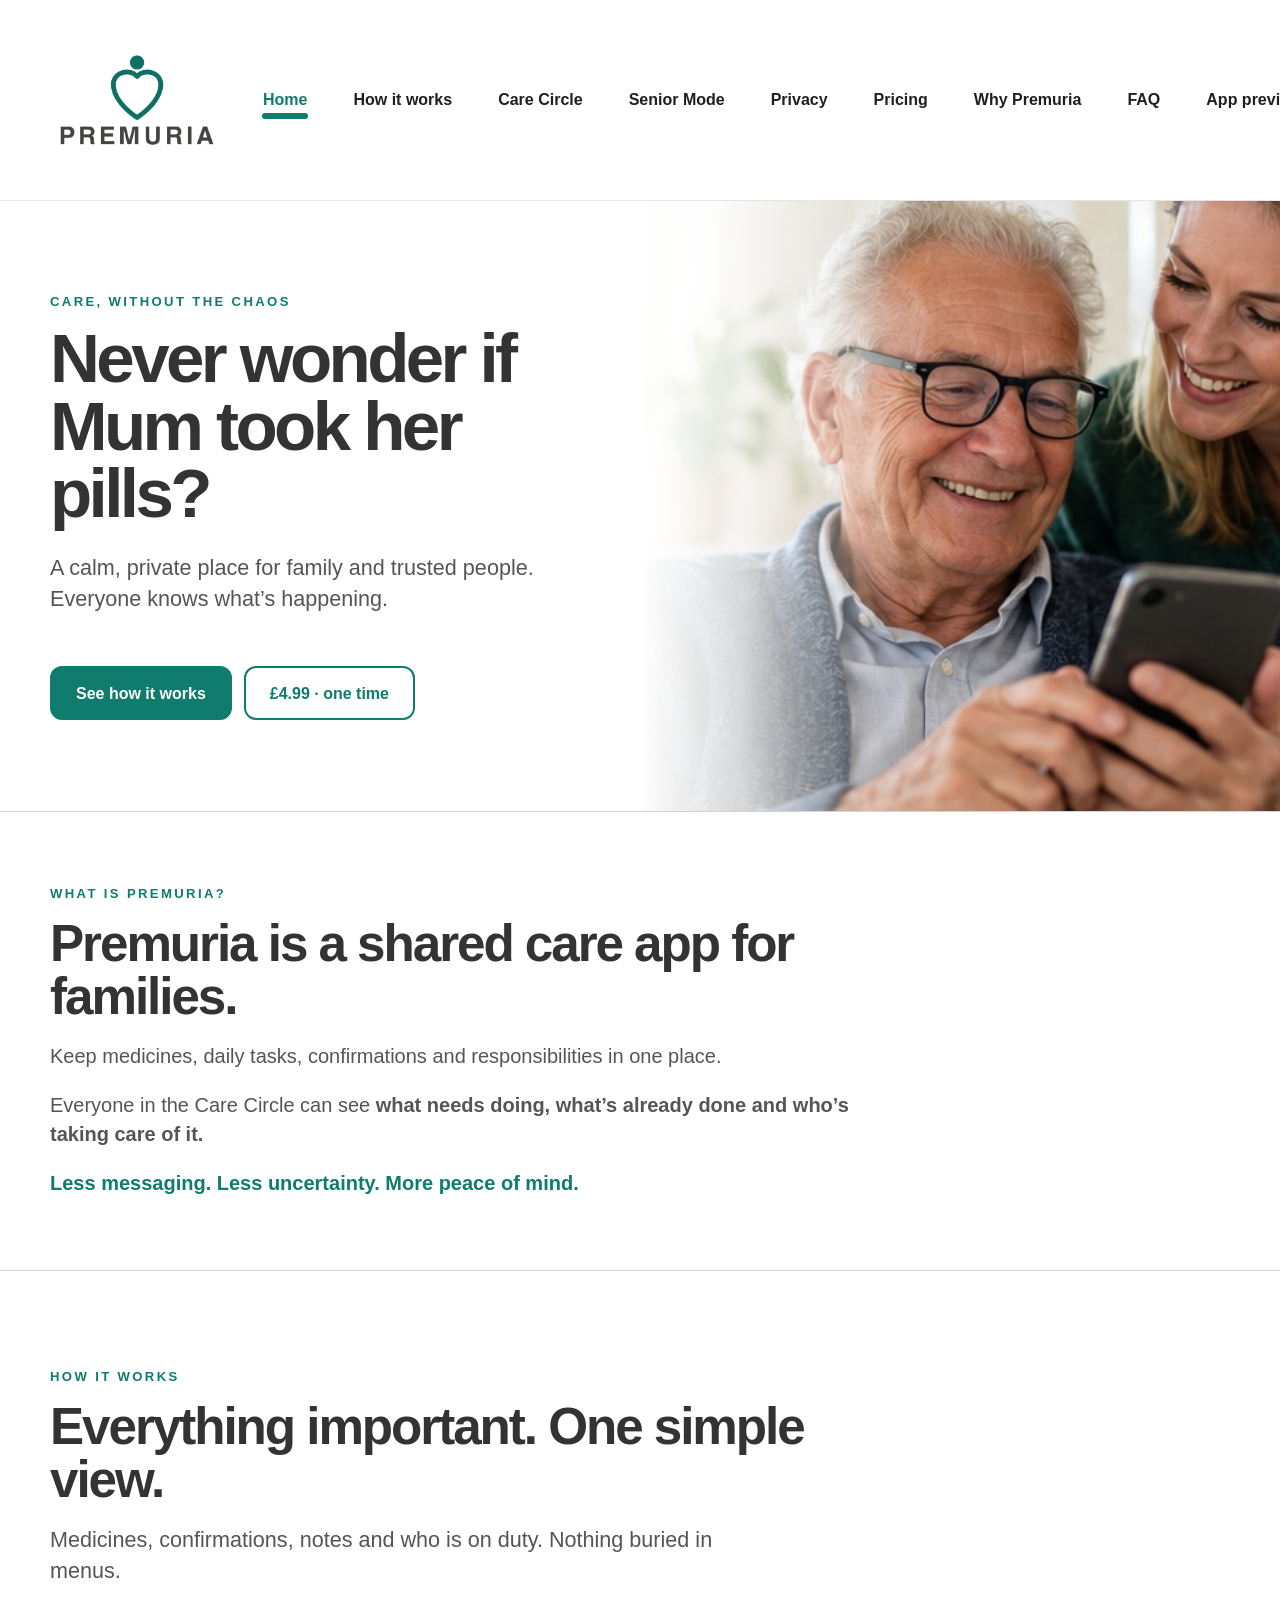
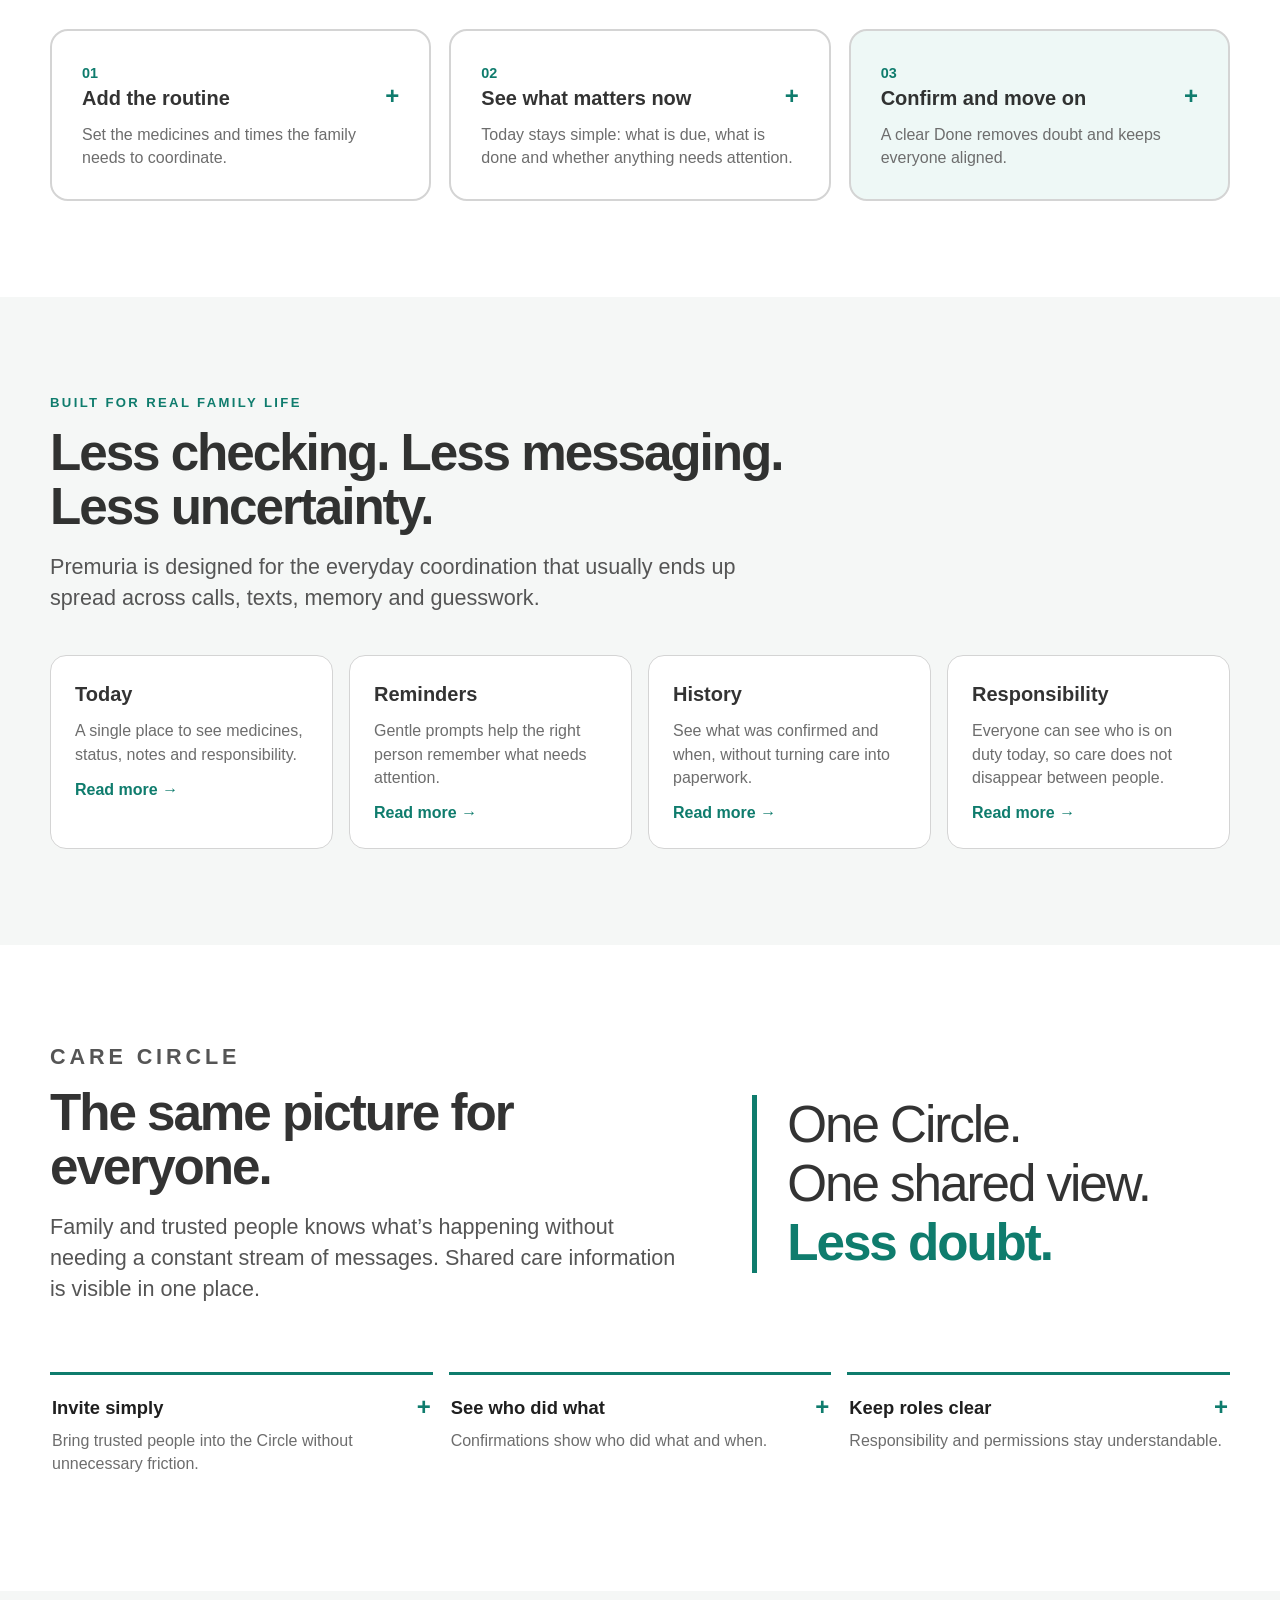
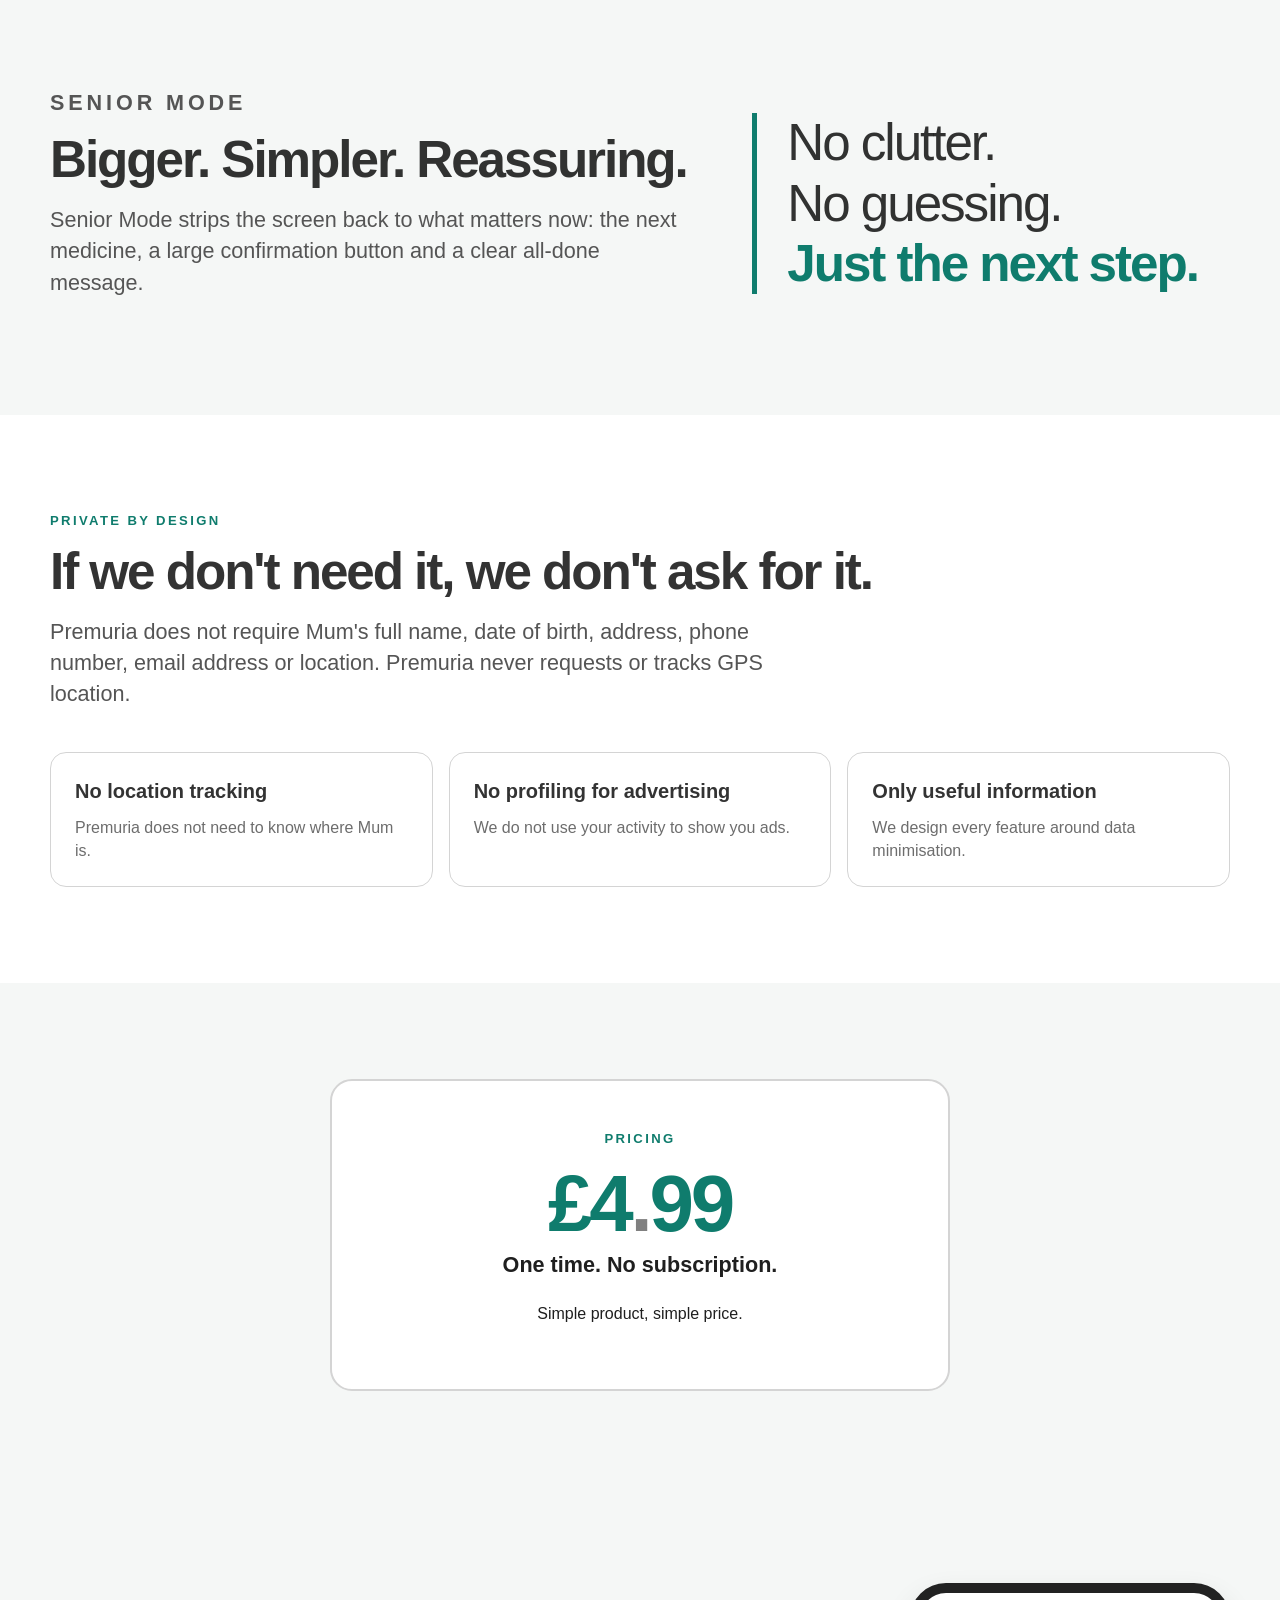
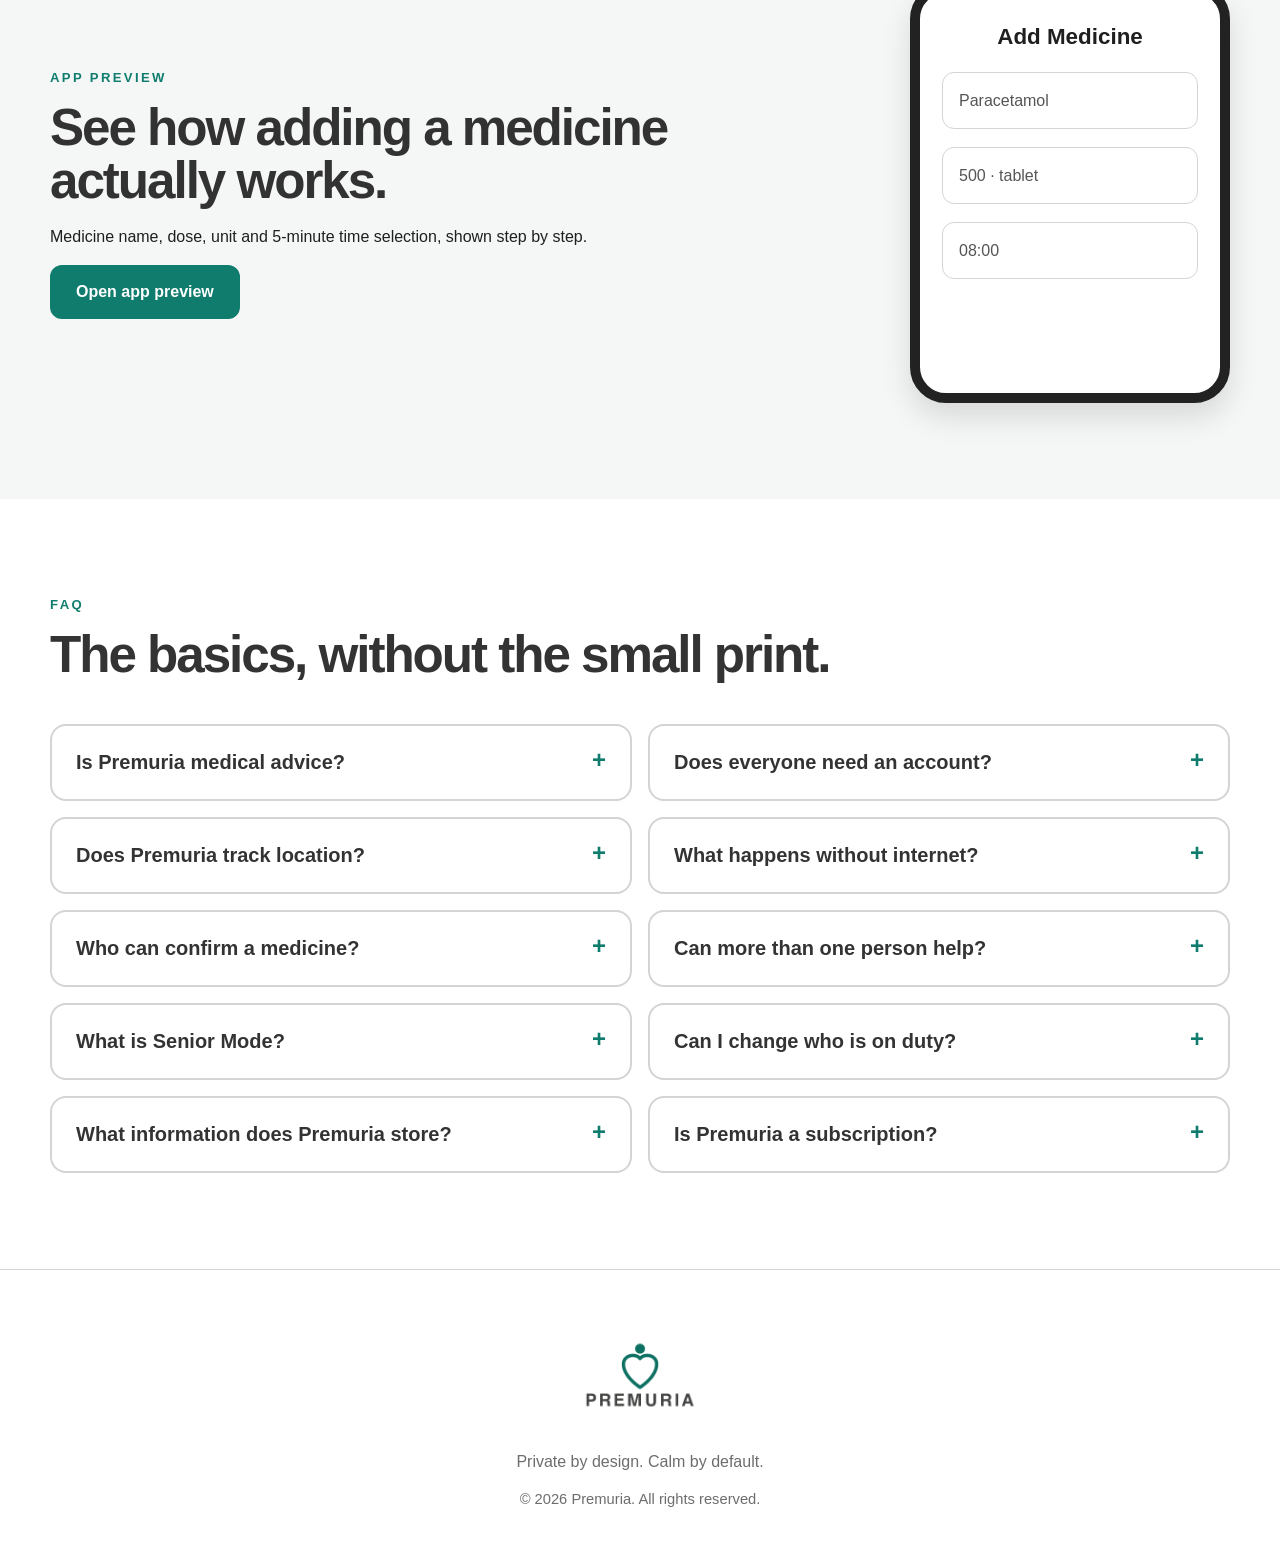
==== index.html @ e1988fe0 "Add files via upload" ====
<!doctype html>
<html lang="en">
<head>
  <meta charset="utf-8" />
  <meta name="viewport" content="width=device-width, initial-scale=1" />
  <meta name="theme-color" content="#0F7C6D" />
  <title>Premuria — Never wonder if Mum took her pills?</title>
  <meta name="description" content="Premuria is a calm, private place for families and trusted people to coordinate everyday medicine care." />
  <link rel="stylesheet" href="styles.css" />
</head>
<body>
  <header class="site-header">
    <a class="brand" href="#top" aria-label="Premuria home">
      <img src="assets/premuria-logo.png" alt="Premuria" />
    </a>
    <nav class="main-nav"><a class="current" href="index.html">Home</a><a href="how-it-works.html">How it works</a><a href="responsibility.html">Care Circle</a><a href="senior-mode.html">Senior Mode</a><a href="privacy.html">Privacy</a><a href="pricing.html">Pricing</a><a href="why-premuria.html">Why Premuria</a><a href="index.html#faq">FAQ</a><a href="app-preview.html">App preview</a><a href="contact.html">Contact</a></nav>
  </header>

  <main id="top">
    <section class="hero">
      <div class="hero-copy-wrap">
        <p class="eyebrow">CARE, WITHOUT THE CHAOS</p>
        <h1>Never wonder if Mum took her pills?</h1>
        <p class="hero-copy">A calm, private place for family and trusted people. Everyone knows what’s happening.</p>
        <div class="hero-actions">
          <a class="button button-primary" href="how-it-works.html">See how it works</a>
          <a class="button button-light" href="pricing.html">£4.99 · one time</a>
        </div>
      </div>
      <div class="hero-photo" id="heroPhoto" role="img" aria-label="A calm home setting with an older person"></div>
    </section>

    <section class="section home-definition"><div class="definition-inner"><p class="eyebrow">WHAT IS PREMURIA?</p><h2>Premuria is a shared care app for families.</h2><p>Keep medicines, daily tasks, confirmations and responsibilities in one place.</p><p>Everyone in the Care Circle can see <strong>what needs doing, what’s already done and who’s taking care of it.</strong></p><p class="definition-close">Less messaging. Less uncertainty. More peace of mind.</p></div></section><section class="section anchor-section" id="how">
      <div class="section-intro">
        <p class="eyebrow">HOW IT WORKS</p>
        <h2 id="todayHeadline">Everything that matters, at a glance.</h2>
        <p>Medicines, confirmations, notes and who is on duty. Nothing buried in menus.</p>
      </div>
      <div class="cards three">
        <article class="card expandable-card" data-expandable tabindex="0" aria-expanded="false"><span>01</span><h3>Add the routine <b class="expand-mark">+</b></h3><p>Set the medicines and times the family needs to coordinate.</p><div class="expand-content"><p>Add the medicine name, dose, unit and time in one clear routine. Times use simple 5-minute steps, so the Circle sees the same plan without rebuilding it from messages.</p></div></article>
        <article class="card expandable-card" data-expandable tabindex="0" aria-expanded="false"><span>02</span><h3>See what matters now <b class="expand-mark">+</b></h3><p>Today stays simple: what is due, what is done and whether anything needs attention.</p><div class="expand-content"><p>Today brings the important information together: upcoming medicines, confirmations, notes, current status and who is on duty. A quick look should be enough to understand the day.</p></div></article>
        <article class="card expandable-card useful-info-card" data-expandable tabindex="0" aria-expanded="false"><span>03</span><h3>Confirm and move on <b class="expand-mark">+</b></h3><p>A clear Done removes doubt and keeps everyone aligned.</p><div class="expand-content"><p>When someone confirms a medicine, the Circle can see what was done, when it happened and who confirmed it. That simple record reduces duplicate calls and uncertainty.</p></div></article>
      </div>
    </section>

    <section class="section soft">
      <div class="section-intro">
        <p class="eyebrow">BUILT FOR REAL FAMILY LIFE</p>
        <h2>Less checking. Less messaging. Less uncertainty.</h2>
        <p>Premuria is designed for the everyday coordination that usually ends up spread across calls, texts, memory and guesswork.</p>
      </div>
      <div class="feature-grid">
        <a class="feature-link" href="today.html"><article><h3>Today</h3><p>A single place to see medicines, status, notes and responsibility.</p><span>Read more →</span></article></a>
        <a class="feature-link" href="reminders.html"><article><h3>Reminders</h3><p>Gentle prompts help the right person remember what needs attention.</p><span>Read more →</span></article></a>
        <a class="feature-link" href="history.html"><article><h3>History</h3><p>See what was confirmed and when, without turning care into paperwork.</p><span>Read more →</span></article></a>
        <a class="feature-link" href="responsibility.html"><article><h3>Responsibility</h3><p>Everyone can see who is on duty today, so care does not disappear between people.</p><span>Read more →</span></article></a>
      </div>
    </section>

    <section class="section anchor-section" id="circle">
      <div class="split">
        <div>
          <p class="eyebrow">CARE CIRCLE</p>
          <h2>The same picture for everyone.</h2>
          <p>Family and trusted people knows what’s happening without needing a constant stream of messages. Shared care information is visible in one place.</p>
        </div>
        <div class="statement">One Circle.<br/>One shared view.<br/><strong>Less doubt.</strong></div>
      </div>
      <div class="mini-cards">
        <article class="mini-expand" data-expandable tabindex="0" aria-expanded="false"><strong>Invite simply <b class="expand-mark">+</b></strong><span>Bring trusted people into the Circle without unnecessary friction.</span><div class="expand-content"><p>A Care Circle is for the people actually helping: family, friends or trusted volunteers. Invitations should be quick, with no unnecessary setup standing between a person and the shared care view.</p></div></article>
        <article class="mini-expand" data-expandable tabindex="0" aria-expanded="false"><strong>See who did what <b class="expand-mark">+</b></strong><span>Confirmations show who did what and when.</span><div class="expand-content"><p>When a medicine is marked Done, the shared view makes the action visible to the Circle. That means fewer “Did somebody do it?” messages and a clearer handover between people.</p></div></article>
        <article class="mini-expand" data-expandable tabindex="0" aria-expanded="false"><strong>Keep roles clear <b class="expand-mark">+</b></strong><span>Responsibility and permissions stay understandable.</span><div class="expand-content"><p>Premuria separates everyday responsibility from administrative control. The person on duty can handle the day while Circle administration remains clear and deliberate.</p></div></article>
      </div>
    </section>

    <section class="section soft anchor-section" id="senior">
      <div class="split">
        <div>
          <p class="eyebrow">SENIOR MODE</p>
          <h2>Bigger. Simpler. Reassuring.</h2>
          <p>Senior Mode strips the screen back to what matters now: the next medicine, a large confirmation button and a clear all-done message.</p>
        </div>
        <div class="statement statement-sequence"><span>No clutter.</span><span>No guessing.</span><strong>Just the next step.</strong></div>
      </div>
    </section>

    <section class="section anchor-section" id="privacy">
      <div class="section-intro narrow">
        <p class="eyebrow">PRIVATE BY DESIGN</p>
        <h2>If we don't need it, we don't ask for it.</h2>
        <p>Premuria does not require Mum's full name, date of birth, address, phone number, email address or location. Premuria never requests or tracks GPS location.</p>
      </div>
      <div class="privacy-points">
        <article><h3>No location tracking</h3><p>Premuria does not need to know where Mum is.</p></article>
        <article><h3>No profiling for advertising</h3><p>We do not use your activity to show you ads.</p></article>
        <article><h3>Only useful information</h3><p>We design every feature around data minimisation.</p></article>
      </div>
    </section>

    <section class="section soft anchor-section" id="pricing">
      <a href="pricing.html" class="pricing-card-link"><div class="price-card">
        <p class="eyebrow">PRICING</p>
        <h2 class="home-price"><span>£4</span><span class="decimal-dot">.</span><span>99</span></h2>
        <p class="price-sub">One time. No subscription.</p>
        <p>Simple product, simple price.</p>
      </div></a>
    </section>

    
<section class="section app-preview-teaser">
  <div>
    <p class="eyebrow">APP PREVIEW</p>
    <h2>See how adding a medicine actually works.</h2>
    <p>Medicine name, dose, unit and 5-minute time selection, shown step by step.</p>
    <a class="button button-primary" href="app-preview.html">Open app preview</a>
  </div>
  <div class="mini-phone">
    <strong>Add Medicine</strong>
    <span>Paracetamol</span>
    <span>500 · tablet</span>
    <span>08:00</span>
  </div>
</section>

<section class="section anchor-section" id="faq"><div class="section-intro"><p class="eyebrow">FAQ</p><h2>The basics, without the small print.</h2></div><div class="faq-grid">
<article class="faq-item expandable-card" data-expandable tabindex="0" aria-expanded="false"><h3>Is Premuria medical advice?<span class="expand-mark">+</span></h3><div class="expand-content"><p>No. Premuria does not diagnose, prescribe, recommend treatment, calculate doses or interpret medication. It helps people coordinate practical care information and confirmations. Medical decisions remain between the person receiving care and qualified healthcare professionals.</p></div></article><article class="faq-item expandable-card" data-expandable tabindex="0" aria-expanded="false"><h3>Does everyone need an account?<span class="expand-mark">+</span></h3><div class="expand-content"><p>NO. Premuria is designed to keep joining a Care Circle simple. The exact invitation and access flow will be finalised before release, without asking people for information we do not need.</p></div></article><article class="faq-item expandable-card" data-expandable tabindex="0" aria-expanded="false"><h3>Does Premuria track location?<span class="expand-mark">+</span></h3><div class="expand-content"><p>No. Premuria does not need to know where Mum is. It does not request or track GPS location.</p></div></article><article class="faq-item expandable-card" data-expandable tabindex="0" aria-expanded="false"><h3>What happens without internet?<span class="expand-mark">+</span></h3><div class="expand-content"><p>The goal is for useful information already available on the device to remain accessible during a connection problem, then synchronize shared changes when connectivity returns. Exact offline behaviour will depend on the final production sync architecture.</p></div></article><article class="faq-item expandable-card" data-expandable tabindex="0" aria-expanded="false"><h3>Who can confirm a medicine?<span class="expand-mark">+</span></h3><div class="expand-content"><p>The person who is on duty can confirm that a scheduled medicine has been taken. The confirmation is then visible to the Care Circle, including who confirmed it and when.</p></div></article><article class="faq-item expandable-card" data-expandable tabindex="0" aria-expanded="false"><h3>Can more than one person help?<span class="expand-mark">+</span></h3><div class="expand-content"><p>Yes. Family members, friends or other trusted people can be part of the same Care Circle and share the practical work without losing the shared picture.</p></div></article><article class="faq-item expandable-card" data-expandable tabindex="0" aria-expanded="false"><h3>What is Senior Mode?<span class="expand-mark">+</span></h3><div class="expand-content"><p>Senior Mode is a deliberately simpler view with larger information and one clear action at a time. It focuses on the next medicine, a large DONE button and a clear ALL DONE state.</p></div></article><article class="faq-item expandable-card" data-expandable tabindex="0" aria-expanded="false"><h3>Can I change who is on duty?<span class="expand-mark">+</span></h3><div class="expand-content"><p>Yes. Responsibility can change when plans change. The Care Circle can see who is currently on duty so handovers stay clear.</p></div></article><article class="faq-item expandable-card" data-expandable tabindex="0" aria-expanded="false"><h3>What information does Premuria store?<span class="expand-mark">+</span></h3><div class="expand-content"><p>Only information useful for coordinating care, such as medicines, confirmations, notes, Circle members and responsibility. Premuria does not need a full name, date of birth, address, NHS number, diagnosis or GPS location for the person receiving care.</p></div></article><article class="faq-item expandable-card" data-expandable tabindex="0" aria-expanded="false"><h3>Is Premuria a subscription?<span class="expand-mark">+</span></h3><div class="expand-content"><p>No. The planned price is £4.99 as a one-time purchase. No monthly subscription and no annual renewal.</p></div></article></div></section>

    
  </main>

  <footer>
    <img src="assets/premuria-logo.png" alt="Premuria" />
    <p>Private by design. Calm by default.</p>
    <p class="copyright">© 2026 Premuria. All rights reserved.</p>
  </footer>

<script>
(function(){
  const headlines = ['Everything that matters, at a glance.','The day, made simple.','Everything important. One simple view.','The important things, all in one place.','One look. You know what’s happening.'];
  const headline=document.getElementById('todayHeadline'); if(headline) headline.textContent=headlines[Math.floor(Math.random()*headlines.length)];
  const photos = ['assets/hero-1.jpg'];
  const pick = photos[Math.floor(Math.random()*photos.length)];
  const hero = document.getElementById('heroPhoto');
  if(hero) hero.style.backgroundImage = `linear-gradient(90deg, rgba(255,255,255,1) 0%, rgba(255,255,255,.82) 16%, rgba(255,255,255,0) 42%), url("${pick}")`;
})();
</script>

<script>
document.querySelectorAll('[data-expandable]').forEach(card=>{
  const toggle=()=>{
    const open=card.classList.toggle('open');
    card.setAttribute('aria-expanded', open ? 'true' : 'false');
    const mark=card.querySelector('.expand-mark');
    if(mark) mark.textContent=open?'−':'+';
  };
  card.addEventListener('click',e=>{
    if(e.target.closest('a')) return;
    toggle();
  });
  card.addEventListener('keydown',e=>{
    if(e.key==='Enter'||e.key===' '){e.preventDefault();toggle();}
  });
});
</script>
<script>(function(){const h=document.getElementById('dayHeadline');if(!h)return;const lines=['Everything that matters, at a glance.','The day, made simple.','Everything important. One simple view.','The important things, all in one place.','One look. You know what’s happening.'];h.textContent=lines[Math.floor(Math.random()*lines.length)];})();</script></body>
</html>
---- styles.css ----
:root{
  --green:#0F7C6D;
  --green-dark:#0b5f55;
  --ink:#1f1f1f;
  --muted:#6d6d6d;
  --line:#d4d4d4;
  --soft:#f5f7f6;
  --white:#fff;
  --max:1180px;
  --header-offset:126px;
}
*{box-sizing:border-box}
html{scroll-behavior:smooth;scroll-padding-top:var(--header-offset)}
body{margin:0;font-family:-apple-system,BlinkMacSystemFont,"Segoe UI",Roboto,Helvetica,Arial,sans-serif;color:var(--ink);background:#fff;line-height:1.45}
a{color:inherit}
.site-header{position:sticky;top:0;z-index:20;display:flex;align-items:center;gap:28px;padding:13px max(20px,calc((100vw - var(--max))/2));background:rgba(255,255,255,.97);border-bottom:1px solid #e5e5e5;backdrop-filter:blur(12px)}
.brand{display:block;flex:0 0 auto}.brand img{width:128px;height:auto;display:block}
.main-nav{margin-left:auto;display:flex;flex-wrap:wrap;justify-content:flex-end;gap:4px}
.main-nav a{text-decoration:none;font-weight:700;padding:10px 11px;border-radius:9px}
.main-nav a:hover,.main-nav a:focus-visible{background:#eef5f3;color:var(--green)}
.anchor-section{scroll-margin-top:var(--header-offset)}

.hero{display:grid;grid-template-columns:minmax(0,1fr) minmax(420px,1fr);min-height:610px;border-bottom:1px solid var(--line)}
.hero-copy-wrap{display:flex;flex-direction:column;justify-content:center;padding:80px max(28px,calc((100vw - var(--max))/2));padding-right:56px}
.hero-photo{background-size:cover;background-position:center;min-height:610px}
.eyebrow{font-size:.82rem;font-weight:850;letter-spacing:.18em;color:var(--green);margin:0 0 14px}
h1,h2,h3,p{margin-top:0}
h1,h2{color:rgba(0,0,0,.80)}
h1{font-size:clamp(3rem,5.4vw,5.1rem);line-height:.98;letter-spacing:-.052em;margin-bottom:24px;max-width:680px}
h2{font-size:clamp(2.15rem,4vw,3.7rem);line-height:1.04;letter-spacing:-.04em;margin-bottom:18px}
h3{font-size:1.25rem;margin-bottom:10px}
.hero-copy,.section-intro>p:last-child,.split p{font-size:clamp(1.08rem,1.8vw,1.35rem);color:#555;max-width:720px}
.hero-actions{display:flex;flex-wrap:wrap;gap:12px;margin-top:30px}
.button{display:inline-flex;align-items:center;justify-content:center;min-height:54px;padding:0 24px;border-radius:12px;text-decoration:none;font-weight:800;border:2px solid var(--green);transition:.15s ease}
.button-primary{background:var(--green);color:#fff}.button-primary:hover{background:var(--green-dark)}
.button-light{background:#fff;color:var(--green)}

.quick-strip{display:grid;grid-template-columns:repeat(3,1fr);gap:1px;background:var(--line);border-bottom:1px solid var(--line)}
.quick-strip>a{display:block;background:#fff;padding:28px 24px;text-align:center;text-decoration:none;transition:.15s ease}
.quick-strip>a:hover,.quick-strip>a:focus-visible{background:#eef5f3}
.quick-strip strong{display:block;color:var(--green);font-size:1.08rem;margin-bottom:4px}
.quick-strip span{color:var(--muted)}

.section{padding:96px max(20px,calc((100vw - var(--max))/2))}
.soft{background:var(--soft)}
.section-intro{max-width:790px;margin-bottom:42px}.section-intro.narrow{max-width:940px}
.cards{display:grid;gap:18px}.cards.three{grid-template-columns:repeat(3,1fr)}
.card{border:2px solid var(--line);border-radius:18px;padding:30px;background:#fff}
.card span{font-weight:900;color:var(--green);font-size:.9rem}.card p{color:var(--muted);margin-bottom:0}

.feature-grid{display:grid;grid-template-columns:repeat(4,1fr);gap:16px}
.feature-grid article,.privacy-points article{background:#fff;border:1.5px solid var(--line);border-radius:16px;padding:24px}
.feature-grid p,.privacy-points p{color:var(--muted);margin-bottom:0}

.split{display:grid;grid-template-columns:1.15fr .85fr;gap:56px;align-items:center}
.statement{font-size:clamp(2rem,4vw,3.5rem);line-height:1.16;letter-spacing:-.04em;color:#656565;border-left:5px solid var(--green);padding-left:30px}
.statement strong{color:var(--green)}
.mini-cards{display:grid;grid-template-columns:repeat(3,1fr);gap:16px;margin-top:46px}
.mini-cards article{border-top:3px solid var(--green);padding:20px 2px}
.mini-cards strong{display:block;font-size:1.15rem;margin-bottom:7px}
.mini-cards span{color:var(--muted)}

.privacy-points{display:grid;grid-template-columns:repeat(3,1fr);gap:16px;margin-top:34px}

.price-card{max-width:620px;margin:0 auto;text-align:center;border:2px solid var(--line);border-radius:22px;padding:48px;background:#fff}
.price-card h2{font-size:5rem;color:var(--green);margin-bottom:4px}.price-sub{font-size:1.35rem;font-weight:800}

.faq-grid{display:grid;grid-template-columns:repeat(2,1fr);gap:16px}
.faq-grid article{border-top:2px solid var(--line);padding:24px 0}.faq-grid p{color:var(--muted);margin-bottom:0}
.download{text-align:center}.download p:not(.eyebrow){font-size:1.35rem;color:var(--muted)}

footer{border-top:1px solid var(--line);padding:44px 20px;text-align:center;color:var(--muted)}
footer img{width:122px;margin-bottom:8px}.copyright{font-size:.92rem;margin:10px 0 0}

@media (max-width:900px){
  :root{--header-offset:170px}
  .site-header{display:block;padding:12px 16px}.brand img{width:118px;margin:0 auto 8px}
  .main-nav{margin:0;justify-content:center;gap:4px}.main-nav a{padding:8px 9px;font-size:.9rem;border:1px solid #e5e5e5}
  .hero{grid-template-columns:1fr}.hero-copy-wrap{padding:60px 24px}.hero-photo{min-height:420px}
  .quick-strip,.cards.three,.feature-grid,.privacy-points,.split,.mini-cards,.faq-grid{grid-template-columns:1fr}
  .section{padding-top:76px;padding-bottom:76px}.split{gap:28px}
  .statement{border-left:0;border-top:4px solid var(--green);padding:24px 0 0}
}

.brand img{width:158px}
.page-hero{padding-top:110px;padding-bottom:80px;min-height:430px}
.page-hero h1{max-width:900px}
@media(max-width:900px){.brand img{width:142px}.page-hero{padding-top:70px;min-height:auto}}

.page-photo-wrap{
  max-width:1180px;
  margin:0 auto;
  padding:0 20px 72px;
}
.page-photo{
  width:100%;
  height:clamp(300px,38vw,520px);
  object-fit:cover;
  object-position:center;
  display:block;
  border-radius:22px;
  border:2px solid var(--line);
}
.page-hero + .page-photo-wrap{margin-top:-26px}
.photo-caption{margin:10px 2px 0;color:var(--muted);font-size:.95rem}
@media(max-width:900px){
  .page-photo-wrap{padding:0 16px 56px}
  .page-photo{height:320px;border-radius:16px}
  .page-hero + .page-photo-wrap{margin-top:-8px}
}

/* Premuria Website 06 */
.brand img{width:174px}
.feature-link{text-decoration:none;color:inherit;display:block}
.feature-link article{height:100%;transition:transform .15s ease,border-color .15s ease,background .15s ease}
.feature-link:hover article,.feature-link:focus-visible article{transform:translateY(-3px);border-color:var(--green);background:#f7fbfa}
.feature-link span{display:inline-block;margin-top:12px;color:var(--green);font-weight:800}

.detail-grid{display:grid;grid-template-columns:repeat(2,1fr);gap:18px}
.detail-card{background:white;border:2px solid var(--line);border-radius:18px;padding:30px}
.detail-card p{color:var(--muted);margin-bottom:0}

.pricing-hero{text-align:center;padding-top:120px;padding-bottom:80px}
.price-huge{font-size:clamp(6rem,14vw,12rem);line-height:.9;letter-spacing:-.07em;font-weight:900;color:var(--green)}
.pricing-hero h1{margin:18px auto 12px}
.pricing-hero .hero-copy{margin-left:auto;margin-right:auto}
.price-explain{display:grid;grid-template-columns:repeat(2,1fr);gap:18px}
.price-explain article{background:white;border:2px solid var(--line);border-radius:18px;padding:28px}
.price-explain p{color:var(--muted);margin-bottom:0}

.app-preview-teaser{display:grid;grid-template-columns:1fr 320px;gap:54px;align-items:center;background:#f5f7f6}
.app-preview-teaser>div:first-child{max-width:680px}
.mini-phone{border:10px solid #222;border-radius:36px;background:#fff;padding:28px 22px;min-height:420px;display:flex;flex-direction:column;gap:18px;box-shadow:0 14px 30px rgba(0,0,0,.12)}
.mini-phone strong{font-size:1.4rem;text-align:center}
.mini-phone span{border:1.5px solid var(--line);padding:16px;border-radius:12px;color:#555}

.phone-flow{display:grid;grid-template-columns:1fr auto 1fr auto 1fr;gap:20px;align-items:center}
.phone{background:#111;border-radius:38px;padding:11px;box-shadow:0 14px 34px rgba(0,0,0,.15)}
.phone-top{background:#fff;border-radius:28px 28px 0 0;padding:25px 22px 18px;text-align:center;font-weight:850;border-bottom:1px solid #eee}
.phone-body{background:#fff;border-radius:0 0 28px 28px;min-height:430px;padding:24px}
.phone label{display:block;font-size:.78rem;font-weight:850;letter-spacing:.08em;color:#555;margin:15px 0 8px;text-transform:uppercase}
.field,.suggestions span,.dose-pills span,.unit-row span{border:1.5px solid #d8d8d8;border-radius:10px;padding:12px;background:#fff}
.suggestions{display:grid;gap:8px;margin-top:10px}.suggestions span{font-size:.92rem}
.dose-pills,.unit-row{display:flex;flex-wrap:wrap;gap:8px}.dose-pills span,.unit-row span{min-width:58px;text-align:center}
.dose-pills .active,.unit-row .active{background:#eaf5f2;border-color:var(--green);color:var(--green);font-weight:800}
.time-wheel{border:1.5px solid #d8d8d8;border-radius:14px;display:grid;text-align:center;overflow:hidden}
.time-wheel span,.time-wheel strong{padding:12px}.time-wheel strong{font-size:1.55rem;border-top:1px solid #eee;border-bottom:1px solid #eee;color:var(--green)}
.mock-button{width:100%;margin-top:28px;border:0;border-radius:12px;background:var(--green);color:#fff;font-weight:850;padding:16px;font-size:1rem}
.flow-arrow{font-size:2.2rem;color:var(--green);font-weight:900}.preview-note{text-align:center;color:var(--muted);margin:28px 0 0}

.hero-photo{
  background-size:cover;
  background-position:center;
  min-height:610px;
}
.hero-copy-wrap{position:relative;z-index:2}

@media(max-width:900px){
  .brand img{width:150px}
  .detail-grid,.price-explain,.app-preview-teaser{grid-template-columns:1fr}
  .phone-flow{grid-template-columns:1fr;max-width:420px;margin:0 auto}
  .flow-arrow{transform:rotate(90deg);text-align:center}
  .hero-photo{min-height:420px}
}

/* Website 08: photographs are photographs only. No secondary menu/overlay under or over images. */
.photo-caption,.photo-menu,.image-menu,.hero-overlay-menu,.photo-overlay{display:none!important}
.page-photo-wrap{position:relative;overflow:hidden}
.page-photo-wrap + .highlight-links,
.page-photo-wrap + .quick-links,
.page-photo-wrap + .feature-strip{display:none!important}

/* Website 09 clean-photo guarantee */
.page-photo,.hero-photo{isolation:isolate}
.page-photo-wrap .photo-caption,
.page-photo-wrap .photo-overlay,
.page-photo-wrap .photo-menu,
.page-photo-wrap .image-menu,
.page-photo-wrap .hero-overlay-menu{display:none!important}

/* Website 10: photography is used ONLY in the top homepage banner. */
.page-photo-wrap,.page-photo,.photo-caption{display:none!important}

/* Stable banner treatment: copy remains readable, photo stays on the right. */
.hero{position:relative;overflow:hidden}
.hero-copy-wrap{background:#fff}
.hero-photo{
  background-size:cover;
  background-position:center;
  min-height:610px;
}
@media(max-width:900px){
  .hero-photo{min-height:360px}
}

/* Premuria Senior Mode visual mark: bigger, simpler, instantly recognisable. */
.senior-hero{
  display:grid;
  grid-template-columns:minmax(0,1fr) 360px;
  gap:54px;
  align-items:center;
}
.zoom-mark{
  width:280px;
  height:280px;
  margin:auto;
  position:relative;
}
.zoom-lens{
  width:210px;
  height:210px;
  border:12px solid var(--green);
  border-radius:50%;
  display:flex;
  align-items:center;
  justify-content:center;
  position:absolute;
  left:10px;
  top:10px;
  background:#f7fbfa;
}
.zoom-small{
  position:absolute;
  left:42px;
  top:50px;
  font-size:1.1rem;
  color:#8a8a8a;
  font-weight:700;
}
.zoom-big{
  font-size:4.6rem;
  line-height:1;
  font-weight:900;
  color:var(--green);
  letter-spacing:-.06em;
}
.zoom-handle{
  position:absolute;
  width:92px;
  height:28px;
  background:var(--green);
  border-radius:18px;
  transform:rotate(45deg);
  left:182px;
  top:194px;
}
@media(max-width:900px){
  .senior-hero{grid-template-columns:1fr;gap:28px}
  .zoom-mark{width:220px;height:220px}
  .zoom-lens{width:165px;height:165px;border-width:10px}
  .zoom-big{font-size:3.6rem}
  .zoom-small{left:32px;top:38px}
  .zoom-handle{width:72px;height:24px;left:144px;top:154px}
}

/* Website 11: original Premuria section illustrations */
.illustrated-hero{display:grid;grid-template-columns:minmax(0,1fr) 330px;gap:54px;align-items:center}
.section-illustration{width:280px;height:280px;margin:auto;color:var(--green)}
.section-illustration img{display:block;width:100%;height:100%;object-fit:contain}
.senior-hero .section-illustration{width:300px;height:300px}
@media(max-width:900px){
 .illustrated-hero{grid-template-columns:1fr;gap:24px}
 .section-illustration,.senior-hero .section-illustration{width:210px;height:210px}
}

/* Website 12 fixes */
.useful-info-card{background:#eef8f6!important}
.pricing-card-link{display:block;color:inherit;text-decoration:none}
.pricing-card-link:hover{transform:translateY(-2px)}
.top-nav a{visibility:visible!important;opacity:1!important}

/* Website 13 consolidated corrections */
.main-nav a{visibility:visible!important;opacity:1!important}
.main-nav a.current{color:var(--green)!important;position:relative}
.main-nav a.current:after{content:"";position:absolute;left:0;right:0;bottom:-8px;height:3px;background:var(--green);border-radius:3px}
.section-illustration{display:flex!important;width:280px;height:280px;margin:auto;color:var(--green);align-items:center;justify-content:center}
.section-illustration svg{display:block!important;width:100%;height:100%;overflow:visible}
.useful-info-card{background:#eef8f6!important}
.pricing-card-link{display:block;color:inherit;text-decoration:none;transition:transform .15s ease}
.pricing-card-link:hover{transform:translateY(-2px)}
/* Website 14 final */.main-nav{display:flex!important;align-items:center;justify-content:flex-end;gap:24px;flex-wrap:nowrap}.main-nav a{display:inline-block!important;visibility:visible!important;opacity:1!important;white-space:nowrap}.main-nav a.current{color:var(--green)!important;position:relative}.main-nav a.current:after{content:"";position:absolute;left:0;right:0;bottom:-8px;height:3px;background:var(--green);border-radius:3px}.cards .card.click-card{cursor:pointer}.cards .card.click-card:hover{transform:translateY(-3px);border-color:var(--green)}.privacy-grid .card:nth-child(3),.cards.three .card:nth-child(3){background:#eef8f6}.detail-block{scroll-margin-top:150px;border-top:1px solid #ddd;padding:50px 0 30px;max-width:1050px}.detail-block h2{font-size:clamp(2rem,4vw,4rem);margin:10px 0 16px}.detail-block p{max-width:850px;font-size:1.18rem;line-height:1.65}.phone-grid{display:grid;grid-template-columns:repeat(3,1fr);gap:54px 36px;justify-items:center}.phone{width:220px;aspect-ratio:9/19.5;border:7px solid #202020;border-radius:38px;background:#202020;padding:7px;box-sizing:border-box;position:relative}.phone-screen{height:100%;box-sizing:border-box;border-radius:27px;background:#fff;padding:48px 17px 20px;overflow:hidden}.phone-notch{position:absolute;top:14px;left:50%;transform:translateX(-50%);width:76px;height:20px;background:#202020;border-radius:14px;z-index:2}.phone-screen small{color:var(--green);font-weight:800}.phone-screen h3{font-size:1.5rem;margin:34px 0 16px}.phone-screen p{color:#666}.phone-screen strong{display:block;margin-top:25px;color:var(--green)}@media(max-width:1100px){.main-nav{gap:13px;font-size:.82rem}.phone-grid{grid-template-columns:repeat(2,1fr)}}@media(max-width:700px){.main-nav{flex-wrap:wrap;justify-content:center}.phone-grid{grid-template-columns:1fr}}
/* Website 15 */
:root{--headline:rgba(0,0,0,.80);--icon-gray:#777777}
.page-hero h1,.pricing-hero h1,.why-hero h1,.hero h1{color:var(--headline)!important}
.main-nav a.current:after{height:5px!important}
/* coherent, quiet motion */
.card,.detail-card,.feature-link article,.mini-cards article,.privacy-points article,.faq-grid article,.price-explain article,.pricing-card-link,.button,.store-button,.section-illustration{transition:transform .22s ease,box-shadow .22s ease,border-color .22s ease,opacity .22s ease}
.card:hover,.detail-card:hover,.feature-link article:hover,.mini-cards article:hover,.privacy-points article:hover,.faq-grid article:hover,.price-explain article:hover{transform:translateY(-4px);box-shadow:0 10px 24px rgba(0,0,0,.06)}
.button:hover,.store-button:hover{transform:translateY(-2px)}.section-illustration:hover{transform:translateY(-3px) scale(1.015)}
.price-huge{display:flex;align-items:baseline;justify-content:center;gap:12px}.price-huge .pound{display:inline-block}
.expandable{cursor:pointer}.expandable h3{display:flex;justify-content:space-between;gap:20px}.expand-mark{color:var(--green);font-size:1.5em;line-height:.8;transition:transform .22s ease}.expand-content{max-height:0;overflow:hidden;opacity:0;transition:max-height .35s ease,opacity .25s ease,padding .35s ease}.expandable.open .expand-content{max-height:220px;opacity:1;padding-top:12px}.expandable.open .expand-mark{transform:rotate(45deg)}
.why-story{max-width:980px}.why-story>p{font-size:1.25rem;line-height:1.75;max-width:850px}.why-story h2{color:var(--headline);margin:54px 0 20px}.why-close{margin-top:52px;font-size:1.45rem!important}.why-close strong{color:var(--green)}
.store-buttons{display:flex;justify-content:center;gap:18px;flex-wrap:wrap;margin-top:28px}.store-button{border:2px solid #d3d3d3;border-radius:14px;padding:16px 22px;font-weight:800;background:#fff;min-width:220px}.store-button small{display:block;color:#777;margin-top:5px;font-weight:600}.download-price{font-size:1.25rem;font-weight:700}
.preview-carousel{display:grid;grid-template-columns:64px minmax(0,1fr) 64px;align-items:center;gap:18px;overflow:hidden}.phone-viewport{overflow-x:auto;scroll-snap-type:x mandatory;scrollbar-width:none;overscroll-behavior-x:contain}.phone-viewport::-webkit-scrollbar{display:none}.phone-track{display:flex;gap:36px;width:max-content;padding:12px 0}.phone{flex:0 0 220px;scroll-snap-align:start}.preview-arrow{width:58px;height:58px;border-radius:50%;border:2px solid var(--green);background:#fff;color:var(--green);font-size:2rem;cursor:pointer;transition:transform .18s ease,background .18s ease,color .18s ease}.preview-arrow:hover{transform:scale(1.07);background:var(--green);color:#fff}
@media(min-width:900px){.phone-viewport{max-width:732px;margin:auto}}
@media(max-width:800px){.preview-carousel{grid-template-columns:48px minmax(0,1fr) 48px}.preview-arrow{width:44px;height:44px}.phone{flex-basis:210px}}

/* Website 16 */
.download-amount{color:var(--green);font-weight:900}
.why-story{max-width:none!important;padding-top:70px!important;padding-bottom:80px!important}.why-story-inner{max-width:980px;margin:0 auto}.why-story-inner>p{font-size:1.25rem;line-height:1.75;max-width:900px}.why-story-inner h2{color:var(--headline);font-size:clamp(2rem,4vw,3.5rem);margin:52px 0 20px}.why-story-inner .why-close{margin-top:48px}
.phone-screen label{display:block;font-size:.64rem;font-weight:800;color:#666;margin:11px 0 4px}.ui-field{border:1.5px solid #cfcfcf;border-radius:7px;padding:7px 8px;font-size:.76rem;background:#fff}.suggestions{border:1px solid #ddd;border-radius:7px;margin-top:3px;padding:5px;background:#fff;box-shadow:0 5px 12px rgba(0,0,0,.07)}.suggestions b,.suggestions span{display:block;font-size:.61rem;padding:4px}.suggestions span{color:#666}.ui-row{display:grid;grid-template-columns:1fr 1fr;gap:7px}.time-picker{display:flex;align-items:center;justify-content:space-between;border:1.5px solid #ccc;border-radius:8px;padding:7px;font-size:.62rem;color:#888}.time-picker b{font-size:.82rem;color:#222}.mini-action,.senior-done{margin-top:14px;background:var(--green);color:#fff;text-align:center;padding:9px;border-radius:9px;font-size:.72rem;font-weight:900}.mini-outline{margin-top:14px;border:1.5px solid var(--green);color:var(--green);text-align:center;padding:8px;border-radius:9px;font-size:.68rem;font-weight:800}.medicine-pill,.status-chip{display:inline-block;background:#eef8f6;color:var(--green);padding:7px 10px;border-radius:999px;font-size:.68rem;font-weight:900;margin-bottom:14px}.info-line{display:flex;justify-content:space-between;border-bottom:1px solid #eee;padding:10px 0;font-size:.68rem}.note-box,.shift-card,.reassure{background:#f4f6f5;border-radius:9px;padding:10px;margin-top:12px;font-size:.68rem;line-height:1.4}.medicine-card{border:1.5px solid #ddd;border-radius:10px;padding:10px;margin-top:10px}.medicine-card b,.medicine-card span,.medicine-card em{display:block;font-size:.66rem}.medicine-card span{color:#666;margin-top:4px}.medicine-card em{color:var(--green);font-style:normal;font-weight:900;margin-top:7px}.medicine-card.due{border-color:var(--green)}.success-ring{width:52px;height:52px;border:3px solid var(--green);border-radius:50%;display:grid;place-items:center;color:var(--green);font-size:1.7rem;font-weight:900;margin:30px auto 18px}.success-ring.large{width:68px;height:68px;font-size:2rem}.done-banner{background:#eef8f6;color:var(--green);padding:10px;border-radius:9px;text-align:center;font-weight:900;font-size:.72rem}.muted-small{font-size:.65rem!important;color:#777!important}.timeline{border-left:2px solid #d8e8e5;margin:16px 0 0 5px;padding-left:13px}.timeline div{position:relative;margin-bottom:18px}.timeline div:before{content:"";position:absolute;width:8px;height:8px;background:var(--green);border-radius:50%;left:-18px;top:4px}.timeline b,.timeline span,.timeline small{display:block;font-size:.64rem}.timeline span{margin-top:3px}.timeline small{color:#777;margin-top:2px}.avatar-row{display:flex;gap:9px;align-items:center;border-bottom:1px solid #eee;padding:10px 0}.avatar-row>span{width:30px;height:30px;border-radius:50%;background:var(--green);color:white;display:grid;place-items:center;font-weight:900;font-size:.7rem}.avatar-row div b,.avatar-row div small{display:block;font-size:.66rem}.avatar-row div small{color:var(--green);font-weight:800;margin-top:2px}.avatar-row.muted>span{background:#aaa}.avatar-row.muted div small{color:#777}.shift-card{display:flex;justify-content:space-between}.senior-screen{text-align:center}.senior-screen small{display:block;text-align:left}.senior-time{font-size:2rem;font-weight:900;margin-top:38px}.senior-dose{font-size:1.25rem;color:var(--green);font-weight:900;margin-top:12px}.senior-screen h3{margin-top:14px}.phone:hover{transform:translateY(-4px);box-shadow:0 14px 30px rgba(0,0,0,.08);transition:transform .2s ease,box-shadow .2s ease}

/* Website 17 consolidated interaction + visual consistency */
:root{--headline:rgba(0,0,0,.80);--icon-gray:#777777}
.hero h1,.page-hero h1,.pricing-hero h1,.why-hero h1,
.section-intro>h2,.split h2,.why-story-inner h2,.app-preview-teaser h2,.download h2{
  color:var(--headline)!important;
}
.main-nav a.current:after{height:6px!important}
.expandable-card,.mini-expand,.faq-item{
  cursor:pointer;
  position:relative;
  transition:transform .20s ease,box-shadow .20s ease,border-color .20s ease,background .20s ease;
}
.expandable-card:hover,.mini-expand:hover,.faq-item:hover{
  transform:translateY(-3px);
  box-shadow:0 10px 24px rgba(0,0,0,.055);
  border-color:#a9cfc8;
}
.expandable-card h3,.faq-item h3,.mini-expand strong{
  display:flex;
  align-items:flex-start;
  justify-content:space-between;
  gap:18px;
}
.expand-mark{color:var(--green);font-size:1.35em;line-height:1;font-weight:900;flex:0 0 auto}
.expand-content{
  max-height:0;
  opacity:0;
  overflow:hidden;
  padding-top:0;
  transition:max-height .38s ease,opacity .24s ease,padding-top .30s ease;
}
[data-expandable].open .expand-content{max-height:420px;opacity:1;padding-top:14px}
.expand-content p{margin:0;color:var(--muted);line-height:1.62}
.faq-item{border-top:2px solid var(--line);padding:28px 0}
.faq-item p{color:var(--muted)}
.mini-expand .expand-content p{margin-top:8px}
.price-huge{gap:18px!important}
.price-huge .price-number{display:inline-block}
.price-huge .decimal-dot{color:var(--icon-gray)}
.price-huge .pound{margin-right:2px}
.why-runner svg path[stroke="#777777"]{stroke:var(--icon-gray)}
.why-human-photo{margin:0 0 48px;max-width:980px}
.why-human-photo img{width:100%;height:360px;object-fit:cover;object-position:center;border-radius:22px;display:block}
.why-human-photo figcaption{margin-top:12px;color:var(--muted);font-size:.95rem}
@media(max-width:760px){.why-human-photo img{height:240px}.price-huge{gap:10px!important}}
/* Website 17 final */
.why-story-inner>p,.expand-content p,.detail-block p{text-align:justify;text-justify:inter-word}
.home-price{display:flex;justify-content:center;align-items:baseline;gap:.13em}.home-price .decimal-dot,.decimal-dot{color:var(--icon-gray)!important;margin:0 .10em}
.pricing-close{text-align:center}.pricing-close h2{font-size:clamp(3.5rem,9vw,8rem);color:var(--green);margin:0}.pricing-close p{font-size:1.35rem;font-weight:800}
.how-flow{display:grid;grid-template-columns:repeat(2,1fr);gap:28px}.how-flow article{border:2px solid var(--line);border-radius:24px;padding:36px;scroll-margin-top:150px;transition:.2s ease}.how-flow article:hover{transform:translateY(-4px);border-color:#9bc8c0}.how-flow article>span{color:var(--green);font-weight:900}.how-flow h2{font-size:clamp(2rem,4vw,3.5rem);color:var(--headline)}.zoom-ui{margin:28px 0;padding:24px;border-radius:18px;background:#fff;box-shadow:0 12px 30px rgba(0,0,0,.06);display:grid;gap:10px}.zoom-ui label{font-size:.75rem;color:#777;font-weight:800}.zoom-ui b{font-size:1.25rem}.zoom-ui small{color:#666}.zoom-ui strong{color:#555}.zoom-ui em{color:var(--green);font-style:normal;font-size:1.25rem}.confirm-ui{text-align:center}.confirm-ui strong{font-size:3.5rem;color:var(--green)}
.senior-journey{text-align:center}.senior-flow{display:grid;grid-template-columns:1fr auto 1fr auto 1fr;align-items:center;gap:22px}.senior-flow article{border:3px solid #d8d8d8;border-radius:26px;padding:40px 24px;min-height:270px;display:flex;flex-direction:column;justify-content:center}.senior-flow article small{color:var(--green);font-weight:900}.senior-flow article>strong{font-size:clamp(3rem,7vw,6rem);color:var(--green);line-height:1.05}.senior-flow h2{font-size:2rem;color:var(--headline);margin:12px 0}.senior-flow>b{font-size:3rem;color:var(--green)}.senior-action{background:#eef8f6}.senior-prefs{display:grid;grid-template-columns:1fr 1.2fr;gap:60px;align-items:center}.senior-prefs h2{font-size:clamp(2.8rem,6vw,5rem);color:var(--headline)}.prefs-panel{border:3px solid #ddd;border-radius:26px;padding:18px 30px}.prefs-panel div{display:flex;justify-content:space-between;gap:30px;padding:20px 0;border-bottom:1px solid #ddd;font-size:1.15rem}.prefs-panel div:last-child{border:0}.prefs-panel strong{color:var(--green)}
.preview-details{overflow:hidden}.detail-zooms{display:grid;grid-template-columns:repeat(3,1fr);gap:34px;padding:50px 25px}.detail-zoom{background:#fff;border:2px solid #ddd;border-radius:22px;padding:28px;box-shadow:0 18px 35px rgba(0,0,0,.07);transform:rotate(-4deg);transition:.25s ease}.detail-zoom:nth-child(2){transform:rotate(4deg)}.detail-zoom:nth-child(3){transform:rotate(-3deg)}.detail-zoom:hover{transform:rotate(0) scale(1.025)}.detail-zoom h3{color:var(--headline);font-size:1.7rem}.wheel{display:grid;gap:6px;text-align:center;font-weight:800}.wheel span{padding:8px;color:#aaa}.wheel .selected{border:2px solid var(--green);border-radius:10px;color:#222;font-size:1.25rem;background:#eef8f6}
.faq-icon{width:150px;height:100px;color:var(--green);margin:0 0 20px}.faq-icon .result{stroke:var(--icon-gray)}
.why-runner{animation:purposeful 3.8s ease-in-out infinite}@keyframes purposeful{50%{transform:translateX(5px)}}
@media(max-width:850px){.how-flow,.senior-prefs,.detail-zooms{grid-template-columns:1fr}.senior-flow{grid-template-columns:1fr}.senior-flow>b{transform:rotate(90deg)}.detail-zoom,.detail-zoom:nth-child(2),.detail-zoom:nth-child(3){transform:none}}

/* Website 18 refinements */
h1,h2{color:var(--headline)}
.price-huge{gap:7px!important}
.price-huge .decimal-dot{margin:0 .025em!important}
.home-price .decimal-dot{margin:0 .025em!important}
.download-price{display:flex;justify-content:center;align-items:baseline;gap:1.15em;flex-wrap:wrap}
.why-runner{animation:purposeful-left 3.8s ease-in-out infinite}
@keyframes purposeful-left{50%{transform:translateX(-5px)}}
.phone:nth-child(7){background:var(--green);border-color:var(--green);box-shadow:0 16px 34px rgba(15,124,109,.16)}
.phone:nth-child(7) .phone-notch{background:var(--green)}
.phone:nth-child(7) .phone-screen{background:#f4fbf9}

/* Website 19 */
:root{--title-ink:rgba(0,0,0,.80)}
h1,h2,.statement{color:var(--title-ink)}
.main-nav a.current{color:var(--green);background:transparent;position:relative}
.main-nav a.current:after{content:"";position:absolute;left:10px;right:10px;bottom:3px;height:4px;border-radius:4px;background:var(--green)}
.home-definition{padding-top:72px;padding-bottom:72px;border-bottom:1px solid var(--line)}
.definition-inner{max-width:900px}.definition-inner>p:not(.eyebrow){font-size:1.25rem;color:#555;max-width:850px}.definition-close{font-weight:800;color:var(--green)!important;margin-bottom:0}
.statement-sequence{display:flex;flex-direction:column;gap:.02em}.statement-sequence span,.statement-sequence strong{opacity:0;transform:translateY(12px);animation:lineReveal .55s ease forwards}.statement-sequence span:nth-child(1){animation-delay:.2s}.statement-sequence span:nth-child(2){animation-delay:1s}.statement-sequence strong{animation-delay:1.8s}@keyframes lineReveal{to{opacity:1;transform:none}}@media(prefers-reduced-motion:reduce){.statement-sequence span,.statement-sequence strong{opacity:1;transform:none;animation:none}}
.how-intro-copy{padding-top:36px;padding-bottom:18px}.prose-intro{max-width:850px}.prose-intro p{font-size:1.22rem;color:#555;text-align:justify}.how-blocks{padding-top:44px}
.why-seed{color:var(--green)}
.price-huge{display:flex;align-items:baseline;justify-content:center;gap:0}.price-huge .price-dot{color:#808080;margin:0 .015em}.price-huge .price-pound{margin-right:.02em}
.care-examples .section-intro{max-width:850px}.care-example-grid{display:grid;grid-template-columns:repeat(3,1fr);gap:22px}.ui-shot{border:2px solid var(--line);border-radius:24px;padding:28px;background:#fff;min-height:360px}.ui-shot>span{font-size:.78rem;letter-spacing:.12em;font-weight:900;color:var(--green)}.ui-shot h3{font-size:1.8rem;margin:14px 0 24px}.person{display:flex;align-items:center;gap:12px;border-bottom:1px solid #e6e6e6;padding:12px 0}.person>b{width:40px;height:40px;border-radius:50%;display:grid;place-items:center;background:#aaa;color:#fff}.person.on>b{background:var(--green)}.person p{margin:0}.person small{display:block;color:#777}.person.on small{color:var(--green);font-weight:800}.shift,.ui-confirm{margin:16px 0;padding:14px;border-radius:12px;background:#f2f4f3}.shift{display:flex;justify-content:space-between}.handover-row{display:flex;align-items:center;justify-content:space-between;font-size:1.35rem;padding:28px 0}.handover-row i{font-style:normal;color:var(--green);font-size:2rem}.ui-muted{color:#777}.ui-confirm{color:var(--green);font-weight:800}.timeline p{display:grid;grid-template-columns:64px 1fr;gap:12px;border-left:3px solid #d8e7e4;padding:0 0 22px 14px;margin:0}.timeline p>b{color:var(--green)}.timeline span strong{color:#777}
.faq-item{border:2px solid var(--line)!important;border-radius:16px;padding:22px 24px!important;background:#fff;cursor:pointer}.faq-item h3{display:flex;justify-content:space-between;gap:18px;margin:0}.faq-item .expand-content{max-height:0;overflow:hidden;opacity:0;transition:max-height .28s ease,opacity .22s ease,padding .28s ease}.faq-item.open .expand-content{max-height:500px;opacity:1;padding-top:16px}.expand-mark{color:var(--green);font-size:1.5rem}
.contact-hero{max-width:1180px;margin:auto}.contact-form{max-width:760px;margin:auto;display:grid;gap:22px}.contact-form label{position:relative;font-weight:800}.contact-form input,.contact-form textarea{display:block;width:100%;margin-top:8px;border:2px solid var(--line);border-radius:14px;padding:16px;font:inherit;background:#fff}.required-star{position:absolute;right:14px;top:38px;color:var(--green);font-size:1.3rem;z-index:2}.contact-form textarea{resize:vertical}.contact-form button{justify-self:start}.form-status,.contact-email{color:#666}.contact-email a{color:var(--green);font-weight:800;text-decoration:none}
/* Senior Mode hero phone: same black hardware frame as every other phone. */
.senior-showcase .phone:first-child,.senior-flow .phone:first-child,.senior-phones .phone:first-child{background:#111!important;border-color:#111!important}
@media(max-width:900px){.care-example-grid{grid-template-columns:1fr}.prose-intro p{text-align:justify}}
/* Final Website 19 corrections */
h1,h2,h3{color:rgba(0,0,0,.80)}
.price-huge{gap:0!important;letter-spacing:-.07em}
.price-huge .pound{margin-right:.045em!important}
.price-huge .decimal-dot{margin:0!important;color:#808080!important}
.phone:nth-child(7){background:#202020!important;border-color:#202020!important;box-shadow:0 14px 34px rgba(0,0,0,.15)!important}
.phone:nth-child(7) .phone-notch{background:#202020!important}
.phone:nth-child(7) .phone-screen{background:#f0faf7!important}

/* Website 21 final refinements */
.price-huge{letter-spacing:0!important;gap:0!important}
.price-huge .pound{margin-right:.035em!important}
.price-huge .decimal-dot{display:inline!important;margin:0!important;letter-spacing:0!important;color:#808080!important}
.home-price{gap:0!important}
.home-price .decimal-dot{margin:0!important;padding:0!important;color:#808080!important}
.contact-hero{display:grid;grid-template-columns:minmax(0,1fr) 360px;align-items:center;column-gap:80px}
.contact-hero-copy{min-width:0}
.contact-chat-icon{width:100%;max-width:330px;justify-self:end;color:var(--green)}
.contact-chat-icon svg{display:block;width:100%;height:auto}
.required-note{font-size:.9rem;color:#777;margin:-6px 0 0}.required-note .star{color:var(--green);font-weight:900}
@media(max-width:800px){.contact-hero{grid-template-columns:1fr;row-gap:30px}.contact-chat-icon{max-width:230px;justify-self:start}}

/* Contact page layout correction */
.contact-hero{
  width:min(1180px,calc(100% - 80px));
  max-width:none;
  box-sizing:border-box;
  padding-left:0;
  padding-right:0;
  grid-template-columns:minmax(560px,680px) 280px;
  justify-content:space-between;
  column-gap:70px;
}
.contact-hero-copy{width:100%;max-width:680px}
.contact-hero-copy h1{max-width:680px}
.contact-hero-copy .hero-copy{max-width:680px}
.contact-chat-icon{width:260px;max-width:260px;justify-self:end}
@media(max-width:1050px){
  .contact-hero{width:calc(100% - 48px);grid-template-columns:1fr;row-gap:34px;padding-top:70px;padding-bottom:60px}
  .contact-chat-icon{width:210px;max-width:210px;justify-self:start}
}
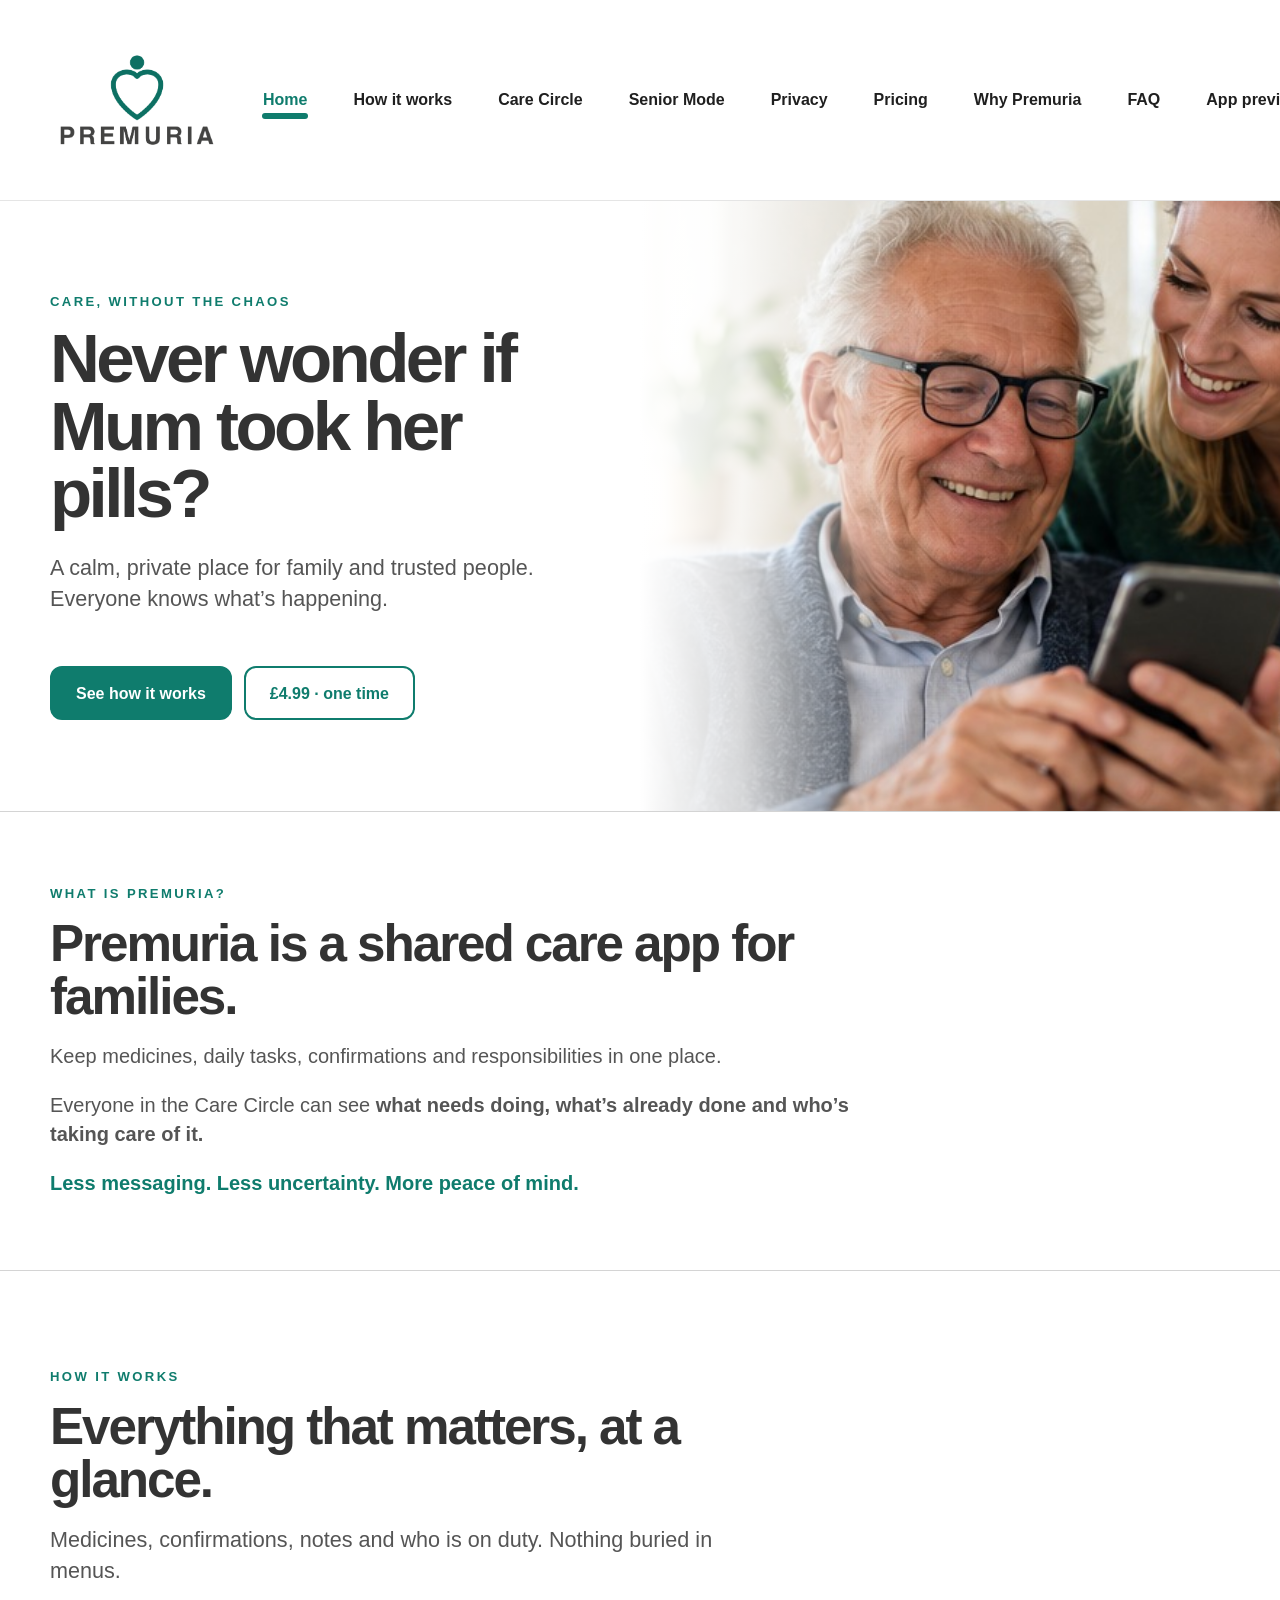
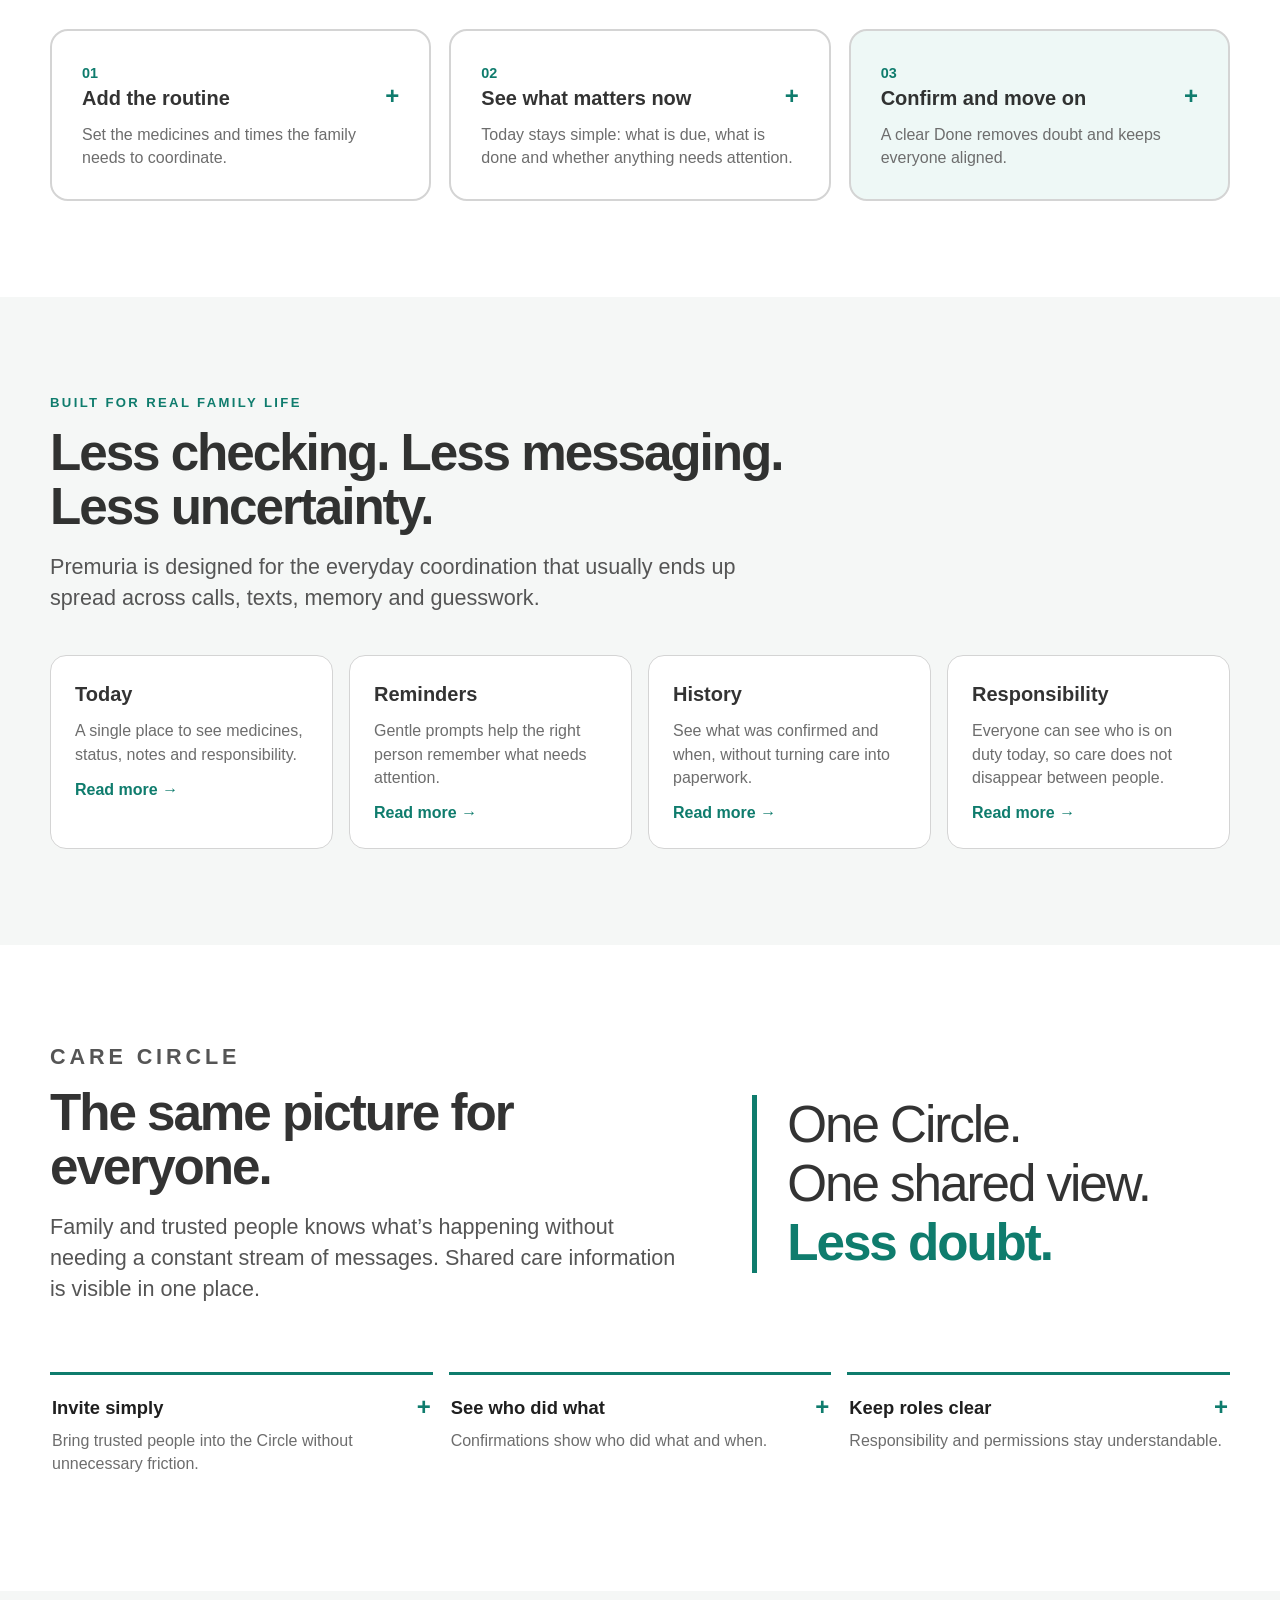
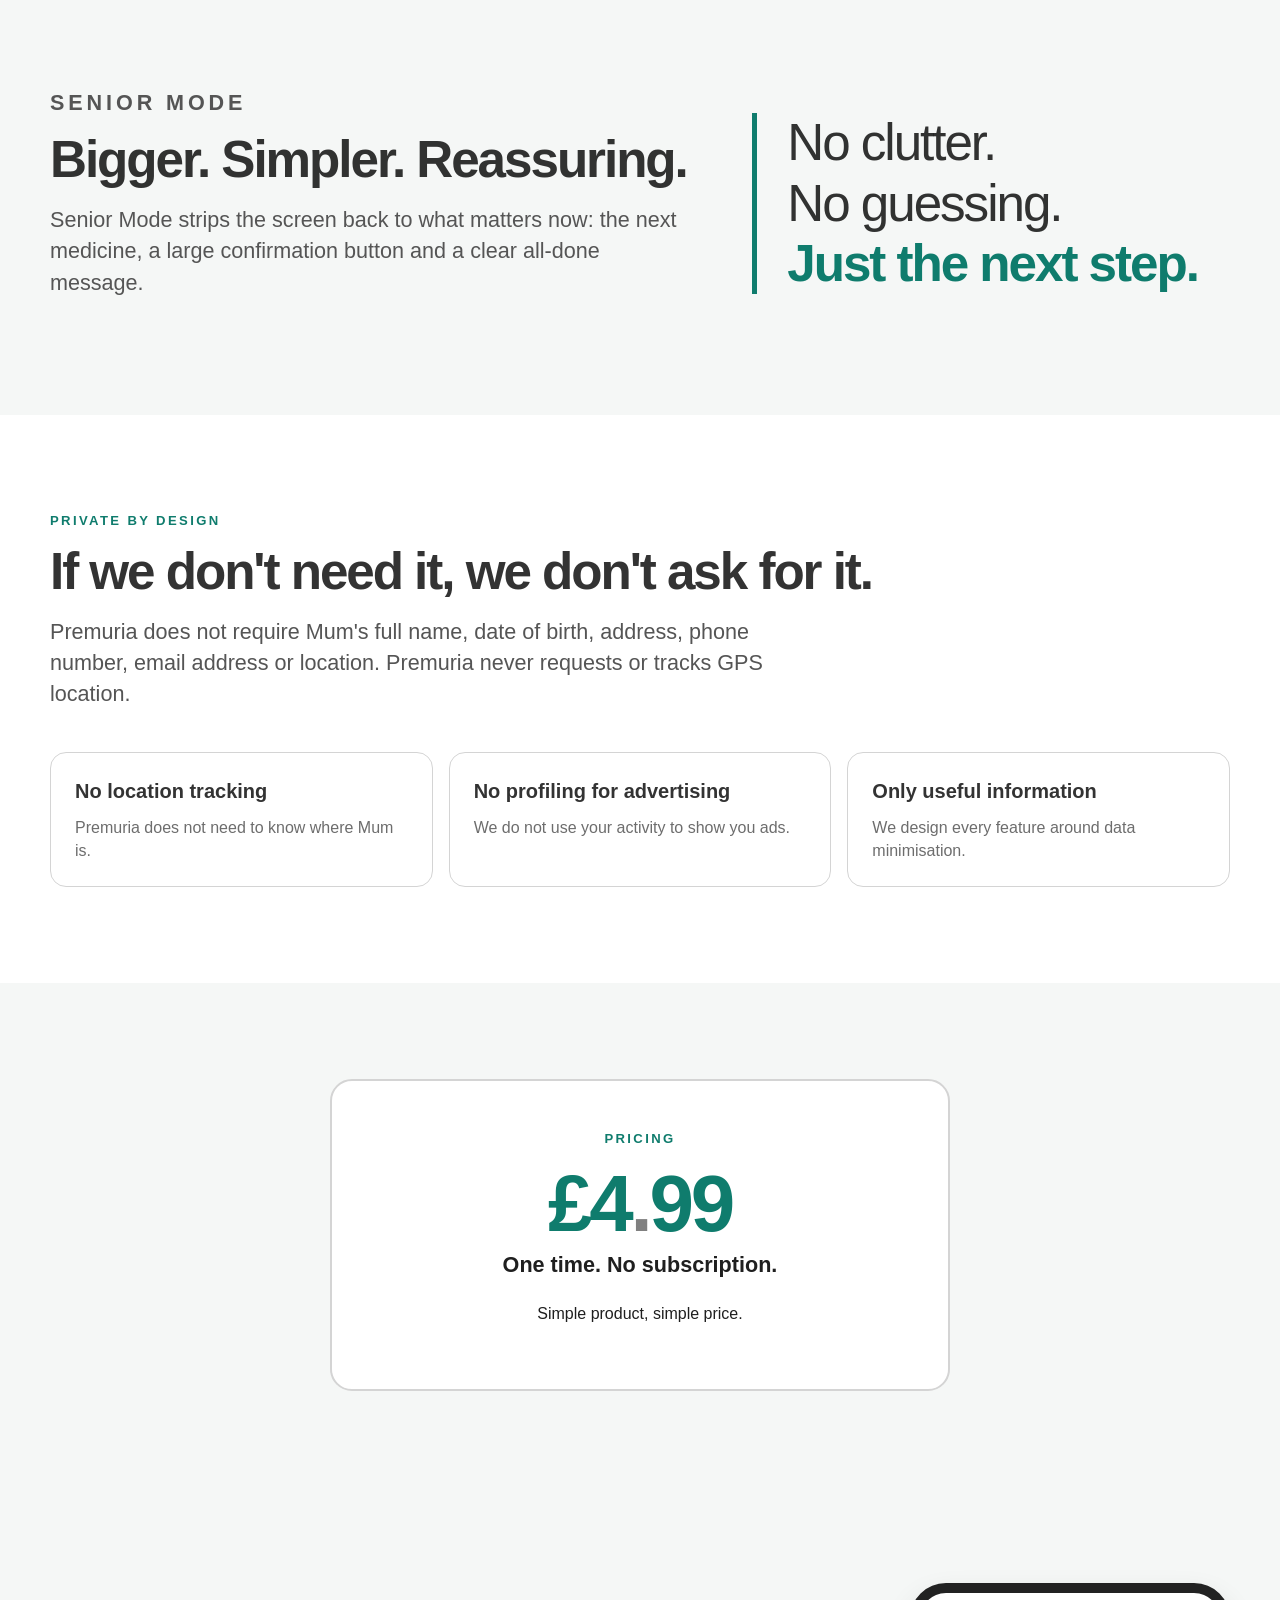
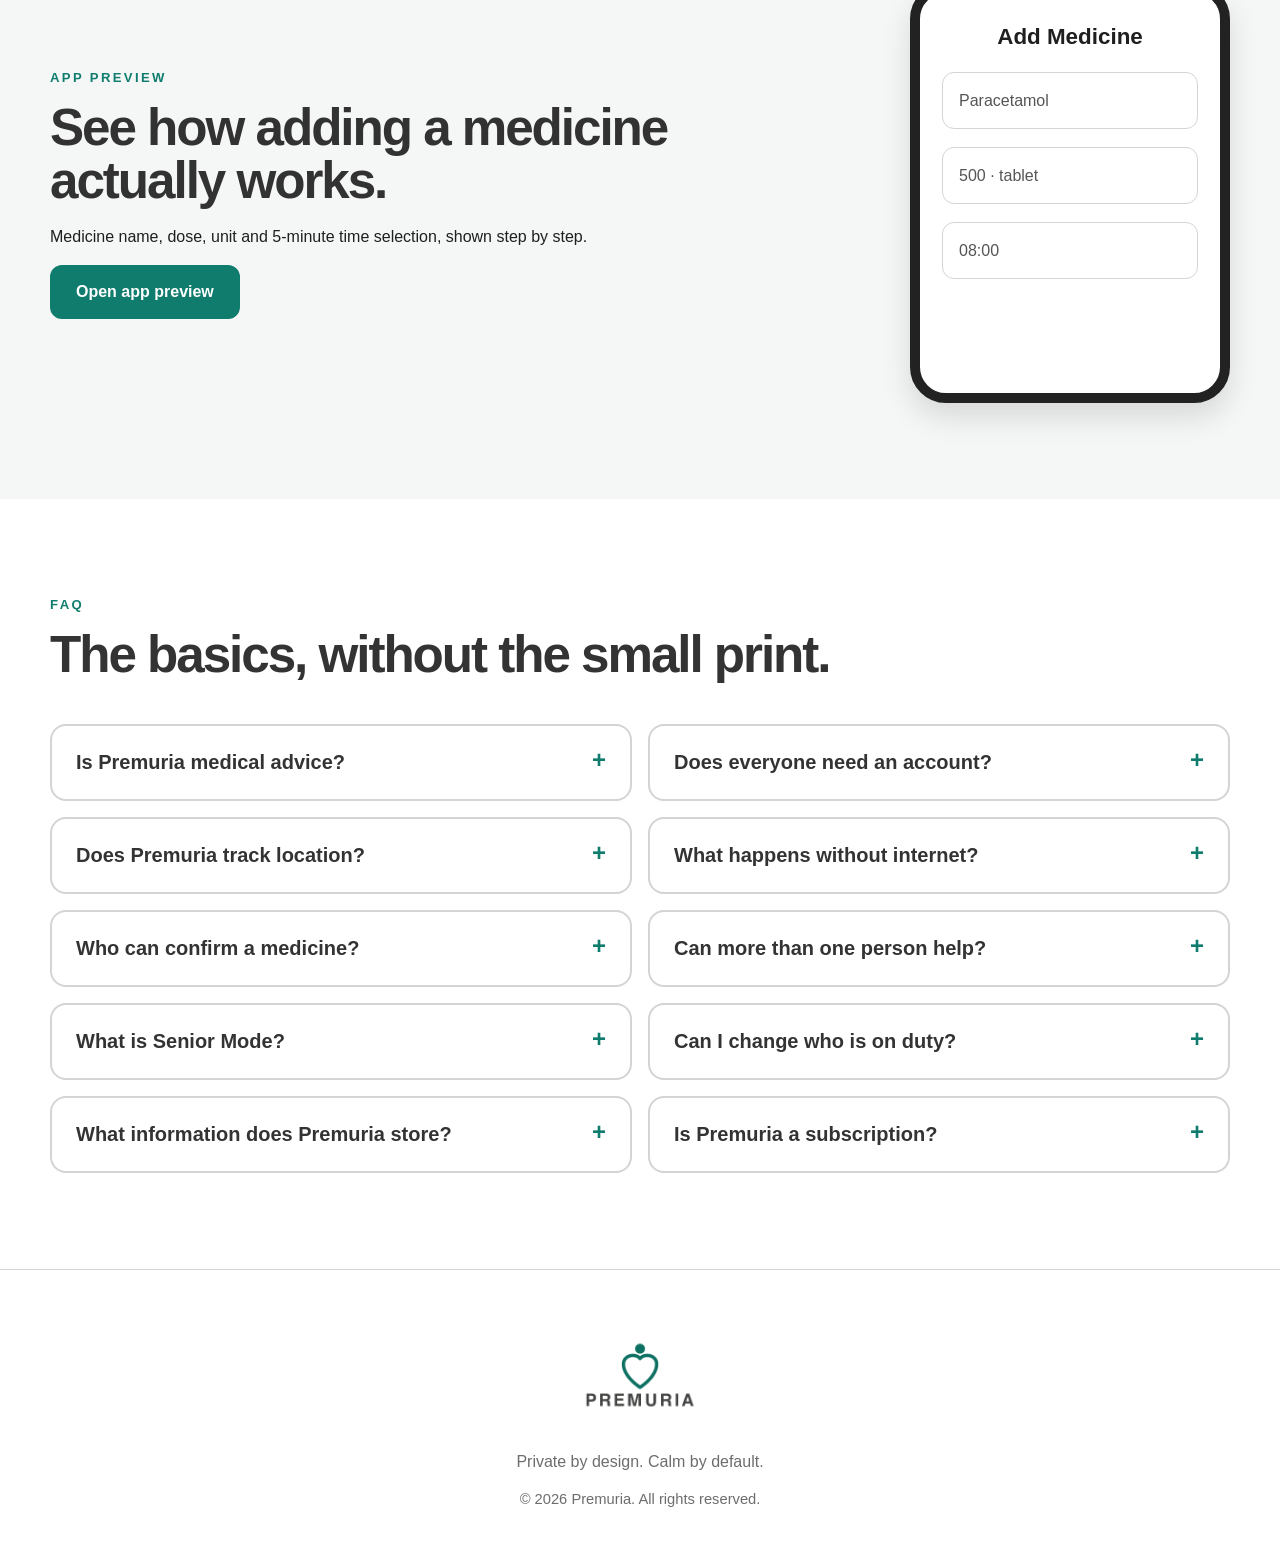
==== commit f4f9e38a: "Update index.html" ====
--- a/index.html
+++ b/index.html
@@ -164,3 +164,4 @@
 </script>
 <script>(function(){const h=document.getElementById('dayHeadline');if(!h)return;const lines=['Everything that matters, at a glance.','The day, made simple.','Everything important. One simple view.','The important things, all in one place.','One look. You know what’s happening.'];h.textContent=lines[Math.floor(Math.random()*lines.length)];})();</script></body>
 </html>
+
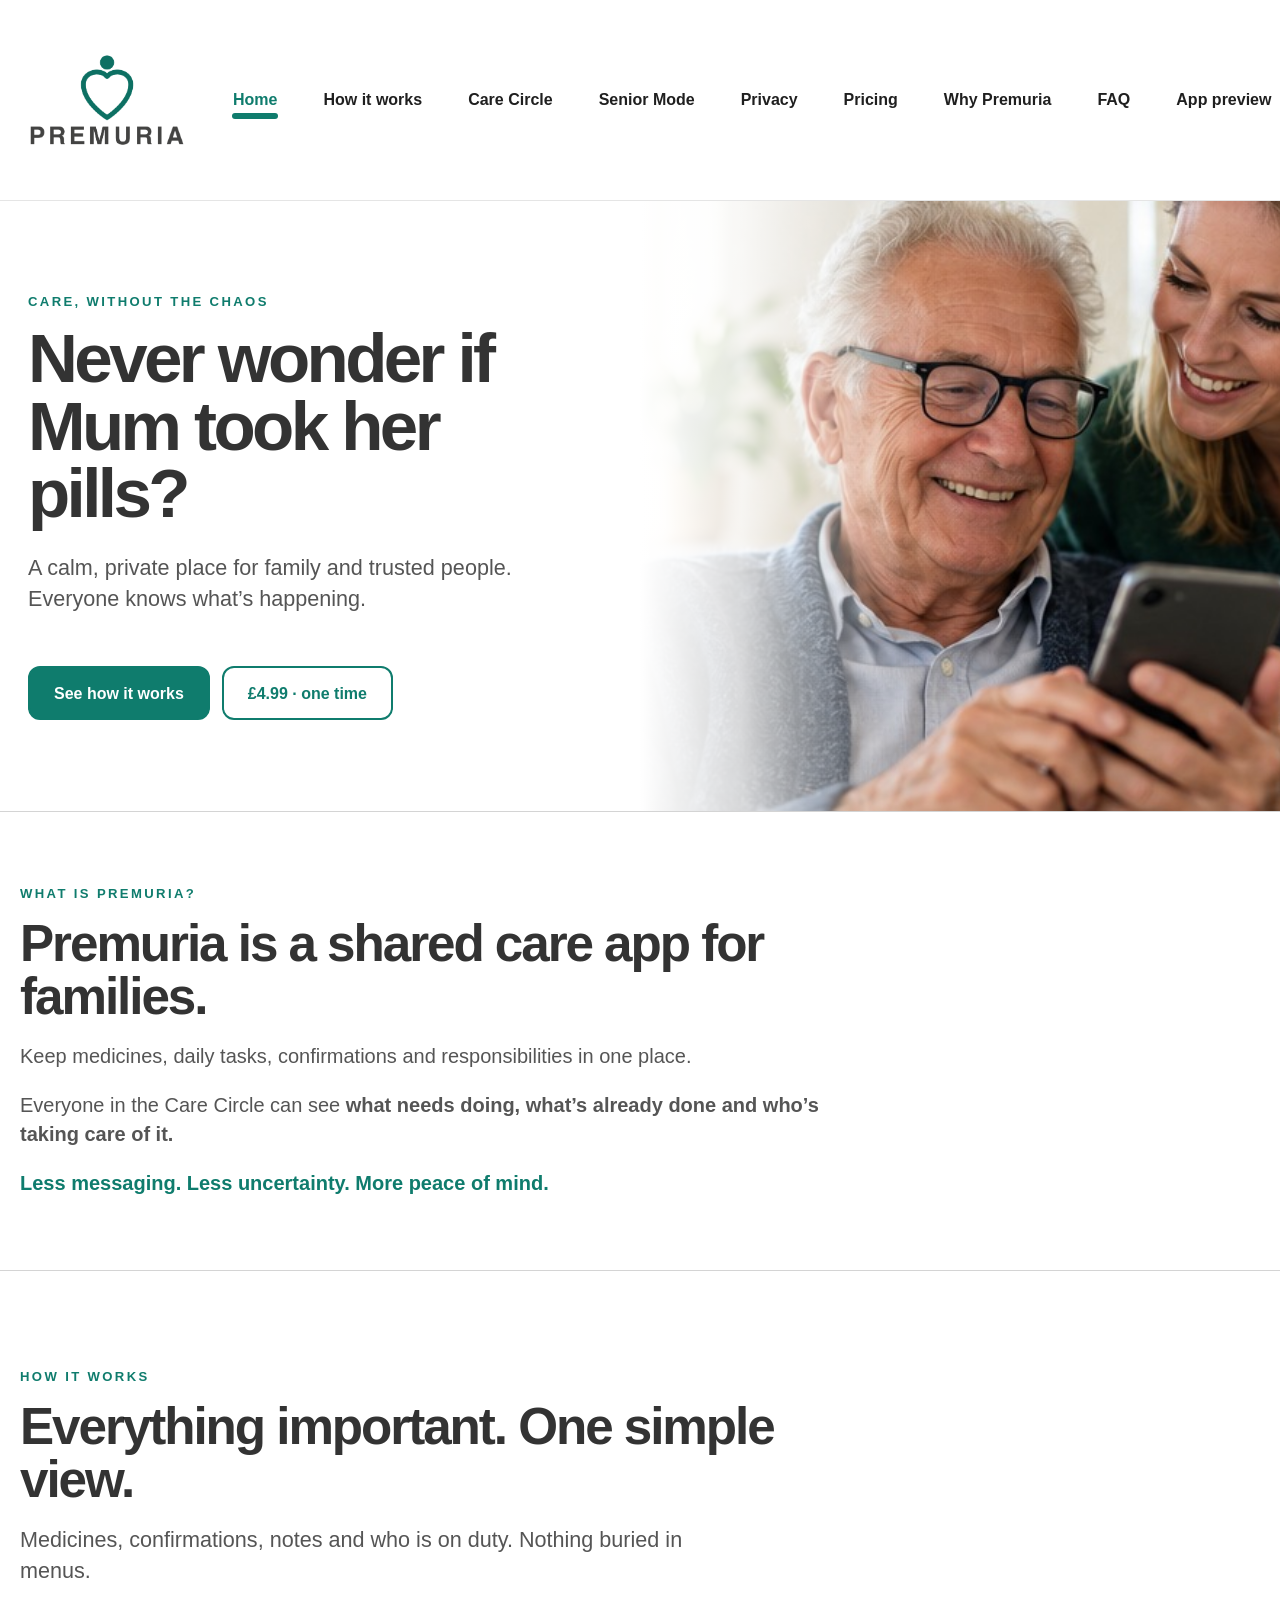
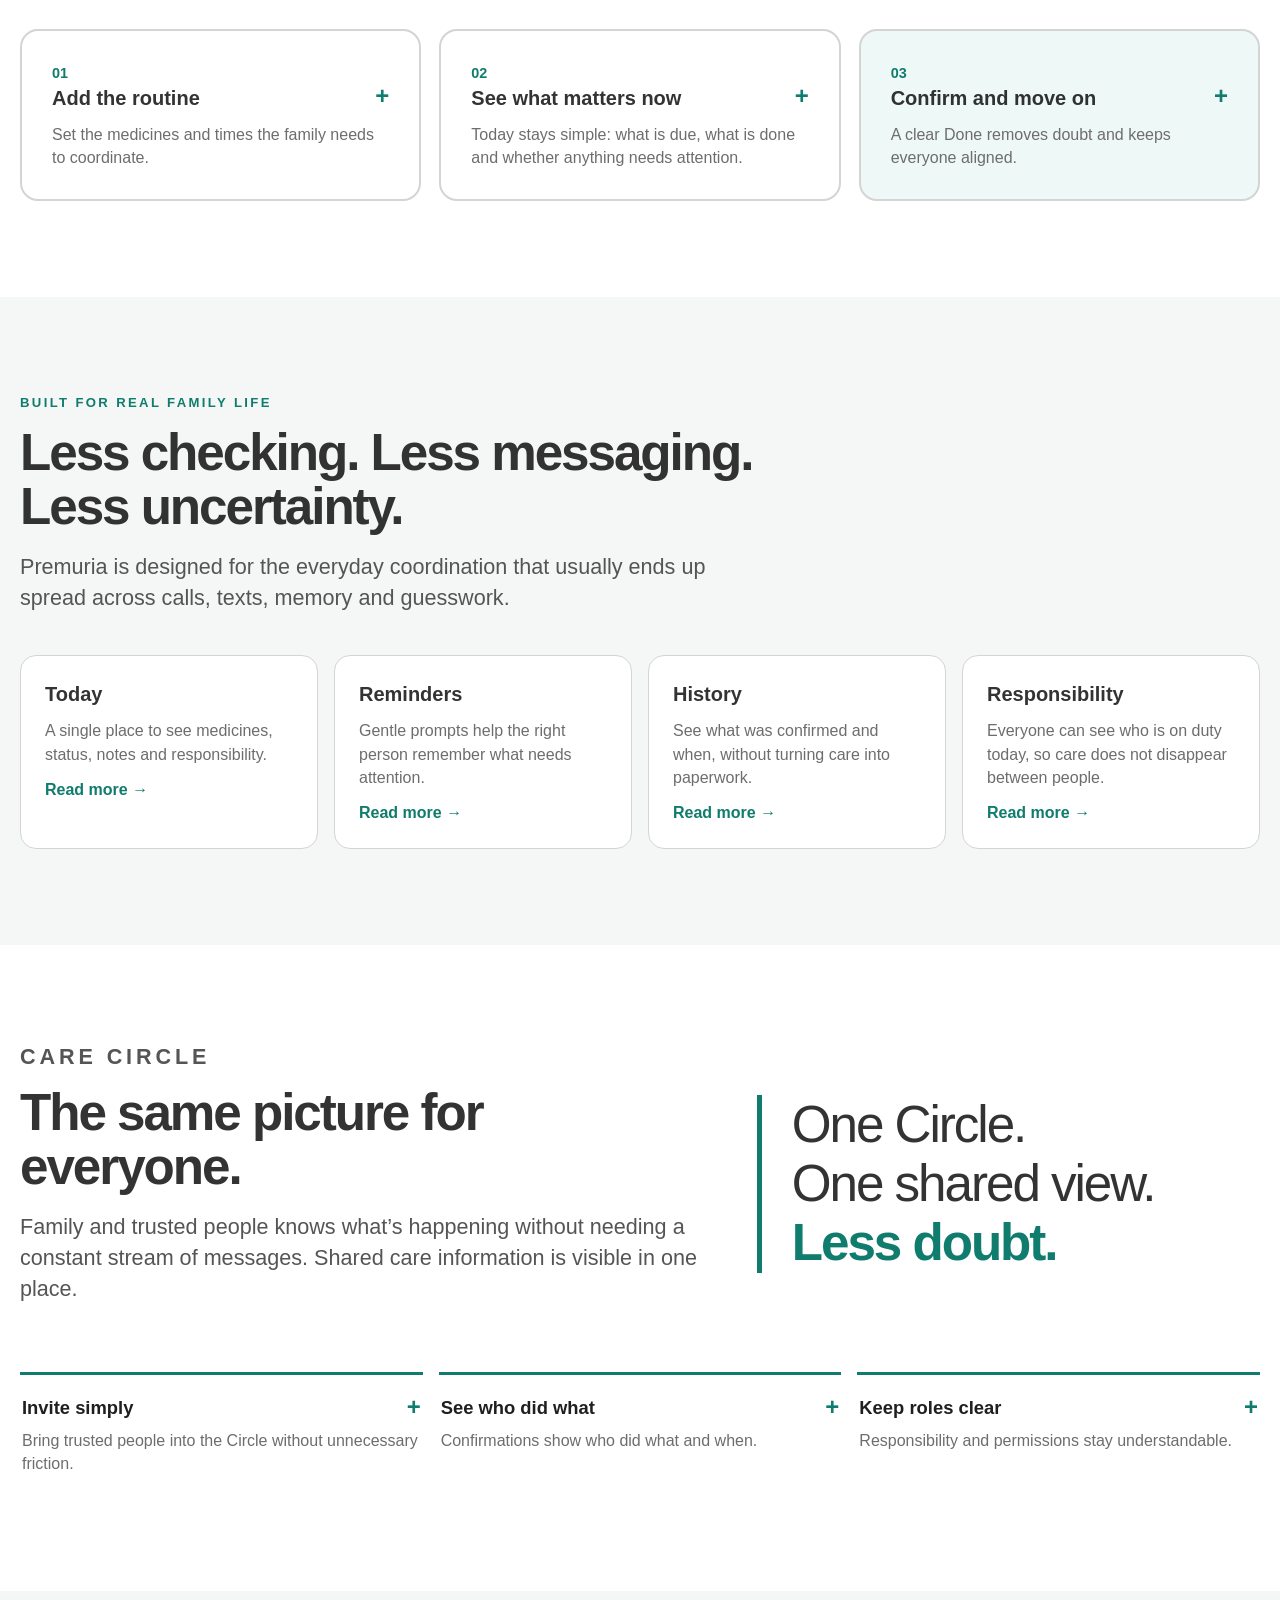
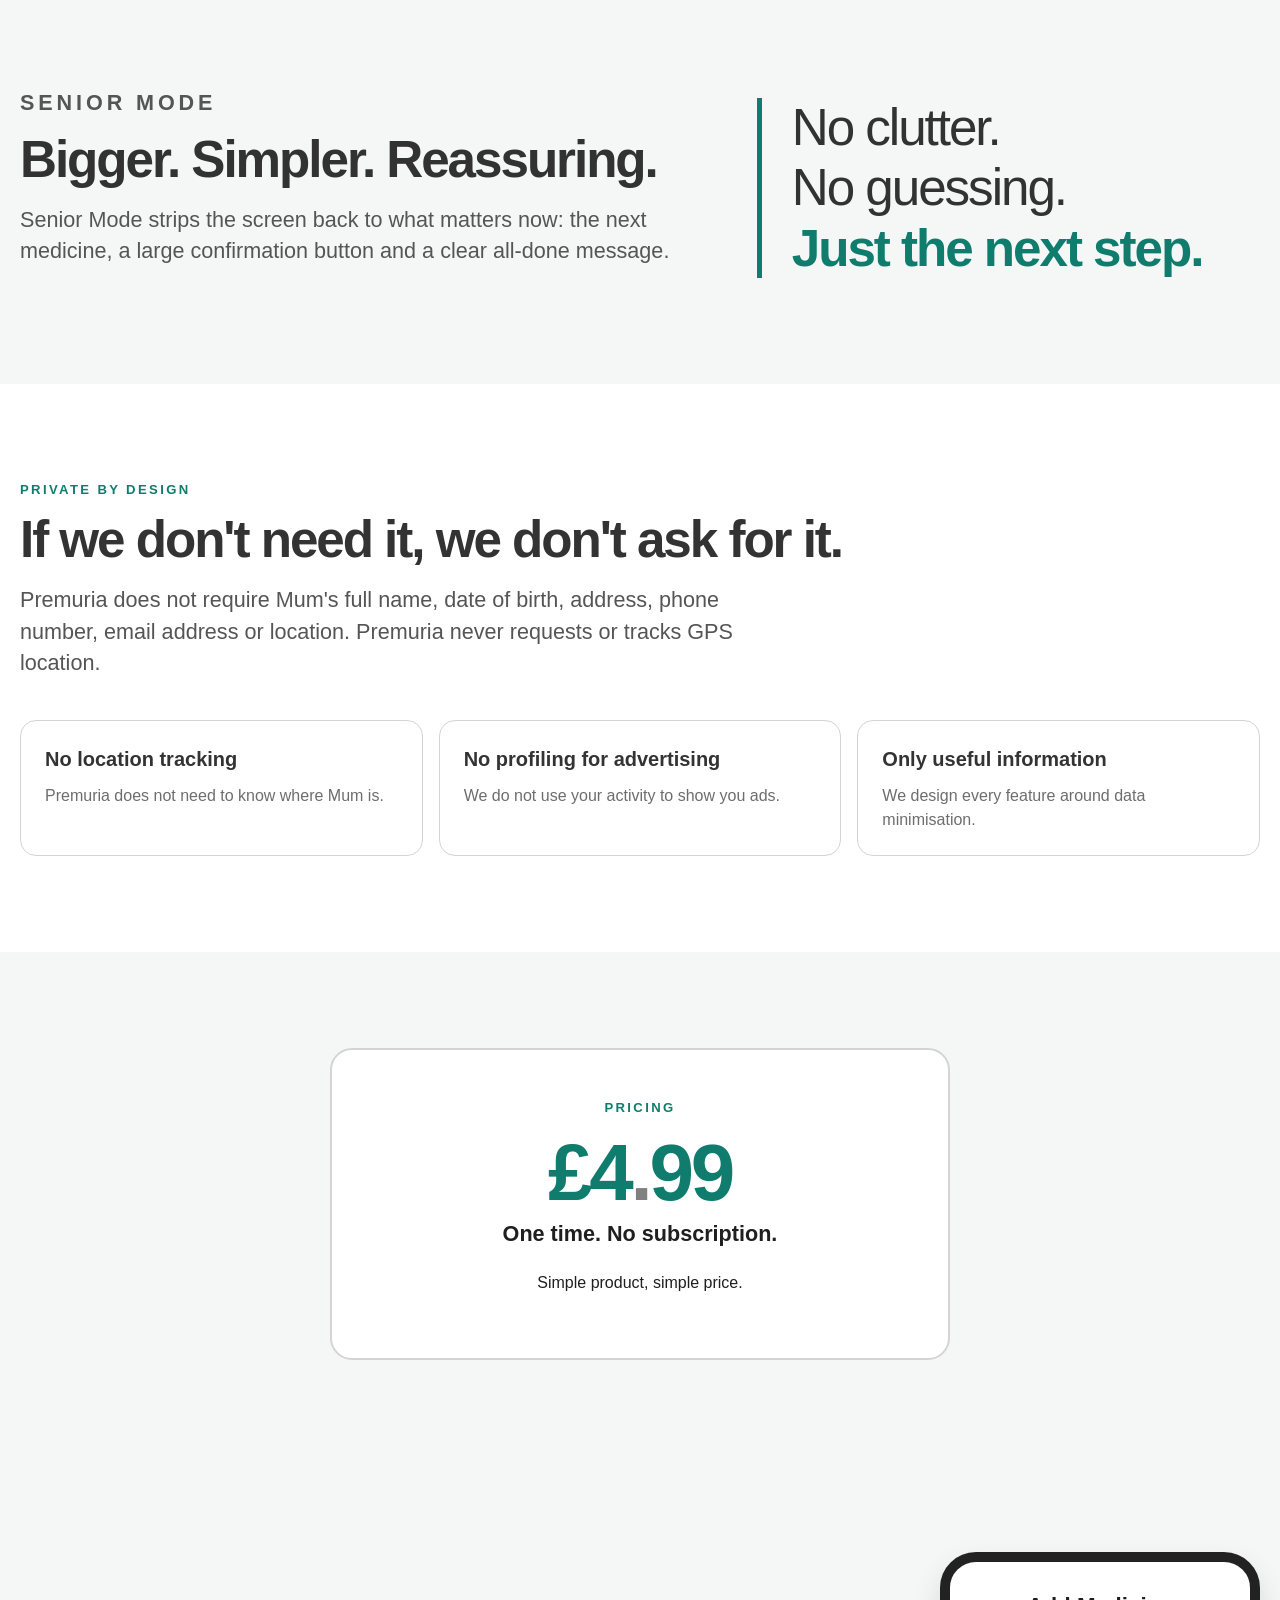
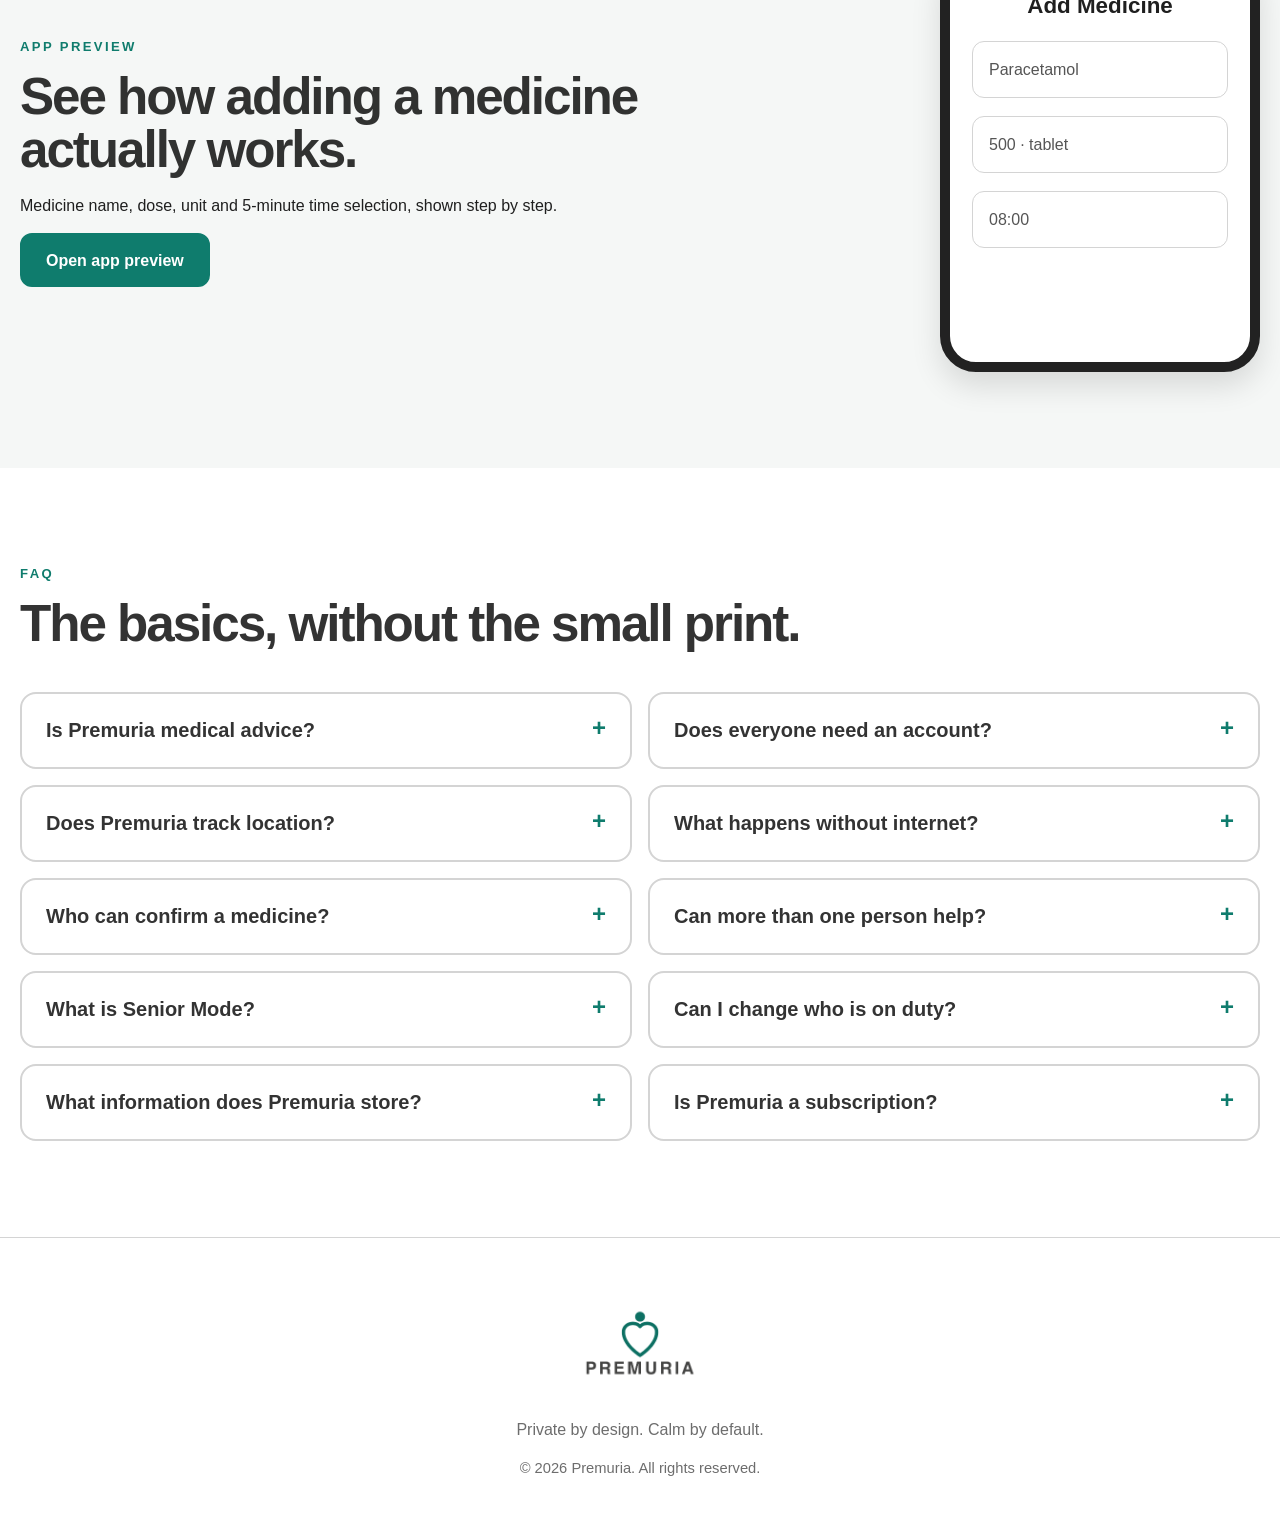
==== commit f8eacdb1: "Add files via upload" ====
--- a/index.html
+++ b/index.html
@@ -123,7 +123,7 @@
 </section>
 
 <section class="section anchor-section" id="faq"><div class="section-intro"><p class="eyebrow">FAQ</p><h2>The basics, without the small print.</h2></div><div class="faq-grid">
-<article class="faq-item expandable-card" data-expandable tabindex="0" aria-expanded="false"><h3>Is Premuria medical advice?<span class="expand-mark">+</span></h3><div class="expand-content"><p>No. Premuria does not diagnose, prescribe, recommend treatment, calculate doses or interpret medication. It helps people coordinate practical care information and confirmations. Medical decisions remain between the person receiving care and qualified healthcare professionals.</p></div></article><article class="faq-item expandable-card" data-expandable tabindex="0" aria-expanded="false"><h3>Does everyone need an account?<span class="expand-mark">+</span></h3><div class="expand-content"><p>NO. Premuria is designed to keep joining a Care Circle simple. The exact invitation and access flow will be finalised before release, without asking people for information we do not need.</p></div></article><article class="faq-item expandable-card" data-expandable tabindex="0" aria-expanded="false"><h3>Does Premuria track location?<span class="expand-mark">+</span></h3><div class="expand-content"><p>No. Premuria does not need to know where Mum is. It does not request or track GPS location.</p></div></article><article class="faq-item expandable-card" data-expandable tabindex="0" aria-expanded="false"><h3>What happens without internet?<span class="expand-mark">+</span></h3><div class="expand-content"><p>The goal is for useful information already available on the device to remain accessible during a connection problem, then synchronize shared changes when connectivity returns. Exact offline behaviour will depend on the final production sync architecture.</p></div></article><article class="faq-item expandable-card" data-expandable tabindex="0" aria-expanded="false"><h3>Who can confirm a medicine?<span class="expand-mark">+</span></h3><div class="expand-content"><p>The person who is on duty can confirm that a scheduled medicine has been taken. The confirmation is then visible to the Care Circle, including who confirmed it and when.</p></div></article><article class="faq-item expandable-card" data-expandable tabindex="0" aria-expanded="false"><h3>Can more than one person help?<span class="expand-mark">+</span></h3><div class="expand-content"><p>Yes. Family members, friends or other trusted people can be part of the same Care Circle and share the practical work without losing the shared picture.</p></div></article><article class="faq-item expandable-card" data-expandable tabindex="0" aria-expanded="false"><h3>What is Senior Mode?<span class="expand-mark">+</span></h3><div class="expand-content"><p>Senior Mode is a deliberately simpler view with larger information and one clear action at a time. It focuses on the next medicine, a large DONE button and a clear ALL DONE state.</p></div></article><article class="faq-item expandable-card" data-expandable tabindex="0" aria-expanded="false"><h3>Can I change who is on duty?<span class="expand-mark">+</span></h3><div class="expand-content"><p>Yes. Responsibility can change when plans change. The Care Circle can see who is currently on duty so handovers stay clear.</p></div></article><article class="faq-item expandable-card" data-expandable tabindex="0" aria-expanded="false"><h3>What information does Premuria store?<span class="expand-mark">+</span></h3><div class="expand-content"><p>Only information useful for coordinating care, such as medicines, confirmations, notes, Circle members and responsibility. Premuria does not need a full name, date of birth, address, NHS number, diagnosis or GPS location for the person receiving care.</p></div></article><article class="faq-item expandable-card" data-expandable tabindex="0" aria-expanded="false"><h3>Is Premuria a subscription?<span class="expand-mark">+</span></h3><div class="expand-content"><p>No. The planned price is £4.99 as a one-time purchase. No monthly subscription and no annual renewal.</p></div></article></div></section>
+<article class="faq-item expandable-card" data-expandable tabindex="0" aria-expanded="false"><h3>Is Premuria medical advice?<span class="expand-mark">+</span></h3><div class="expand-content"><p><strong>No.</strong> Premuria does not diagnose, prescribe, recommend treatment, calculate doses or interpret medication. It helps people coordinate practical care information and confirmations. Medical decisions remain between the person receiving care and qualified healthcare professionals.</p></div></article><article class="faq-item expandable-card" data-expandable tabindex="0" aria-expanded="false"><h3>Does everyone need an account?<span class="expand-mark">+</span></h3><div class="expand-content"><p><strong>NO.</strong> Premuria is designed to keep joining a Care Circle simple. The exact invitation and access flow will be finalised before release, without asking people for information we do not need.</p></div></article><article class="faq-item expandable-card" data-expandable tabindex="0" aria-expanded="false"><h3>Does Premuria track location?<span class="expand-mark">+</span></h3><div class="expand-content"><p><strong>No.</strong> Premuria does not need to know where Mum is. It does not request or track GPS location.</p></div></article><article class="faq-item expandable-card" data-expandable tabindex="0" aria-expanded="false"><h3>What happens without internet?<span class="expand-mark">+</span></h3><div class="expand-content"><p>The goal is for useful information already available on the device to remain accessible during a connection problem, then synchronize shared changes when connectivity returns. Exact offline behaviour will depend on the final production sync architecture.</p></div></article><article class="faq-item expandable-card" data-expandable tabindex="0" aria-expanded="false"><h3>Who can confirm a medicine?<span class="expand-mark">+</span></h3><div class="expand-content"><p>The person who is on duty can confirm that a scheduled medicine has been taken. The confirmation is then visible to the Care Circle, including who confirmed it and when.</p></div></article><article class="faq-item expandable-card" data-expandable tabindex="0" aria-expanded="false"><h3>Can more than one person help?<span class="expand-mark">+</span></h3><div class="expand-content"><p><strong>Yes.</strong> Family members, friends or other trusted people can be part of the same Care Circle and share the practical work without losing the shared picture.</p></div></article><article class="faq-item expandable-card" data-expandable tabindex="0" aria-expanded="false"><h3>What is Senior Mode?<span class="expand-mark">+</span></h3><div class="expand-content"><p>Senior Mode is a deliberately simpler view with larger information and one clear action at a time. It focuses on the next medicine, a large DONE button and a clear ALL DONE state.</p></div></article><article class="faq-item expandable-card" data-expandable tabindex="0" aria-expanded="false"><h3>Can I change who is on duty?<span class="expand-mark">+</span></h3><div class="expand-content"><p><strong>Yes.</strong> Responsibility can change when plans change. The Care Circle can see who is currently on duty so handovers stay clear.</p></div></article><article class="faq-item expandable-card" data-expandable tabindex="0" aria-expanded="false"><h3>What information does Premuria store?<span class="expand-mark">+</span></h3><div class="expand-content"><p>Only information useful for coordinating care, such as medicines, confirmations, notes, Circle members and responsibility. Premuria does not need a full name, date of birth, address, NHS number, diagnosis or GPS location for the person receiving care.</p></div></article><article class="faq-item expandable-card" data-expandable tabindex="0" aria-expanded="false"><h3>Is Premuria a subscription?<span class="expand-mark">+</span></h3><div class="expand-content"><p><strong>No.</strong> The planned price is £4.99 as a one-time purchase. No monthly subscription and no annual renewal.</p></div></article></div></section>
 
     
   </main>
@@ -164,4 +164,3 @@
 </script>
 <script>(function(){const h=document.getElementById('dayHeadline');if(!h)return;const lines=['Everything that matters, at a glance.','The day, made simple.','Everything important. One simple view.','The important things, all in one place.','One look. You know what’s happening.'];h.textContent=lines[Math.floor(Math.random()*lines.length)];})();</script></body>
 </html>
-
--- a/styles.css
+++ b/styles.css
@@ -6,7 +6,7 @@
   --line:#d4d4d4;
   --soft:#f5f7f6;
   --white:#fff;
-  --max:1180px;
+  --max:1420px;
   --header-offset:126px;
 }
 *{box-sizing:border-box}
@@ -426,3 +426,31 @@
   .contact-hero{width:calc(100% - 48px);grid-template-columns:1fr;row-gap:34px;padding-top:70px;padding-bottom:60px}
   .contact-chat-icon{width:210px;max-width:210px;justify-self:start}
 }
+
+/* Premuria next ZIP refinements */
+.why-sun{color:var(--green)}
+.privacy-explainer,.senior-explainer{padding-top:46px;padding-bottom:54px}.privacy-copy,.senior-copy{max-width:820px}.privacy-copy p,.senior-copy p{font-size:1.18rem;line-height:1.65;color:#555;margin:0 0 18px}
+.tidy-copy{max-width:760px}.tidy-copy p{max-width:760px;text-align:left!important;line-height:1.62;margin:0 0 20px}
+.app-preview-hero{display:grid;grid-template-columns:minmax(0,760px) 280px;justify-content:space-between;align-items:center;gap:70px}.app-preview-hero>div:first-child p{font-size:1.12rem;color:#555;max-width:700px}.app-store-icon{width:230px;justify-self:end}.app-store-icon svg{display:block;width:100%;height:auto}
+.detail-zooms{grid-template-columns:repeat(3,1fr)}.detail-zoom:nth-child(4){transform:rotate(3deg)}.detail-zoom:nth-child(5){transform:rotate(-2deg)}.detail-zoom:nth-child(6){transform:rotate(3deg)}
+.notification-demo{position:relative;display:grid;grid-template-columns:48px 1fr auto;gap:12px;align-items:start;padding:16px;border-radius:16px;background:linear-gradient(135deg,#e8eef8,#f7f7f7);box-shadow:0 8px 20px rgba(0,0,0,.08)}.notification-icon{width:44px;height:44px;border-radius:10px;background:var(--green);color:#fff;display:grid;place-items:center;font-size:30px}.notification-demo b,.notification-demo strong,.notification-demo span{display:block}.notification-demo strong{font-size:.98rem;margin:2px 0}.notification-demo span,.notification-demo small{color:#666}.circle-demo p{display:grid;grid-template-columns:40px 1fr auto;align-items:center;gap:10px;margin:10px 0}.circle-demo i{width:38px;height:38px;border-radius:50%;background:#d9eee9;color:var(--green);font-style:normal;font-weight:900;display:grid;place-items:center}.circle-demo span{background:#eaf5f2;color:var(--green);border-radius:12px;padding:4px 8px}.circle-demo small{color:#777}.confirmation-demo{background:#eef8f6;border-radius:16px;padding:22px;text-align:center;display:grid;gap:8px}.confirmation-demo b{margin:auto;width:58px;height:58px;border-radius:50%;background:var(--green);color:#fff;display:grid;place-items:center;font-size:2rem}.confirmation-demo strong{font-size:1.35rem}.confirmation-demo span{color:#666}
+.brand-palette .section-intro{max-width:780px}.palette-grid{display:grid;grid-template-columns:repeat(6,1fr);gap:14px;margin-top:38px}.palette-grid div{display:grid;gap:10px}.palette-grid span{height:150px;border-radius:12px;border:1px solid #ddd}.palette-grid b{font-size:.9rem;letter-spacing:.04em}
+@media(max-width:900px){.app-preview-hero{grid-template-columns:1fr}.app-store-icon{justify-self:start;width:180px}.palette-grid{grid-template-columns:repeat(2,1fr)}.detail-zooms{grid-template-columns:1fr}}
+
+/* Final September refinements */
+.pricing-lines{line-height:1.65}
+.how-subtitle{font-size:clamp(1.3rem,2vw,1.62rem)!important}
+.how-flow article.highlight-card{background:#eef8f6;border-color:#b8dcd5}
+.notification-icon svg{width:100%;height:100%;display:block}
+.detail-zoom:nth-child(n+4){animation:detailFloat 4.8s ease-in-out infinite}
+.detail-zoom:nth-child(5){animation-delay:.45s}
+.detail-zoom:nth-child(6){animation-delay:.9s}
+@keyframes detailFloat{0%,100%{translate:0 0}50%{translate:0 -7px}}
+.detail-zoom:nth-child(n+4):hover{animation-play-state:paused}
+.suggestion-section{max-width:1180px;margin:auto;padding-top:76px;padding-bottom:90px}
+.suggestion-intro{max-width:760px;margin:0 auto 36px}
+.suggestion-intro h2{font-size:clamp(2.2rem,4.5vw,4.2rem);margin:.2em 0;color:var(--headline)}
+.suggestion-intro>p:last-child{font-size:1.12rem;color:#555;max-width:700px}
+.suggestion-form{padding-top:8px}
+.reminder-grid .expandable-card,.reminder-cards .expandable-card{cursor:pointer}
+@media(prefers-reduced-motion:reduce){.detail-zoom:nth-child(n+4){animation:none}}
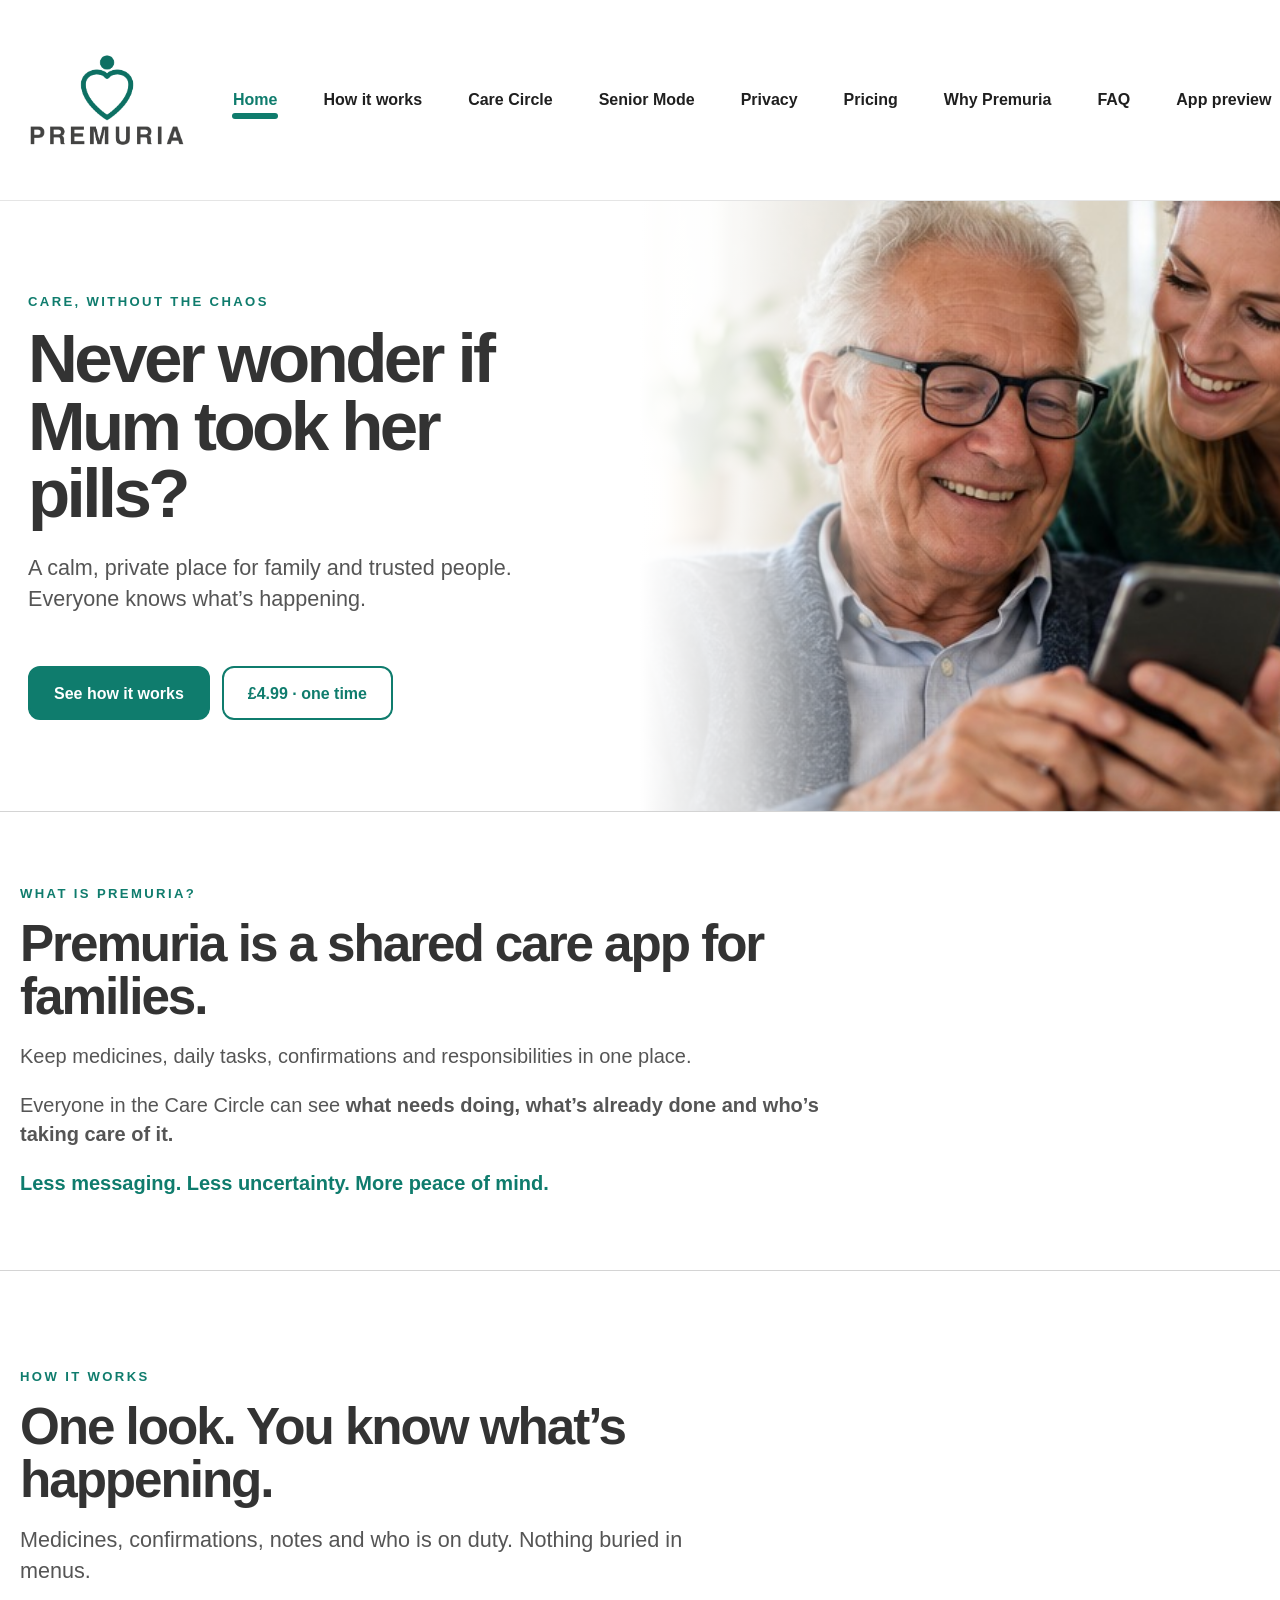
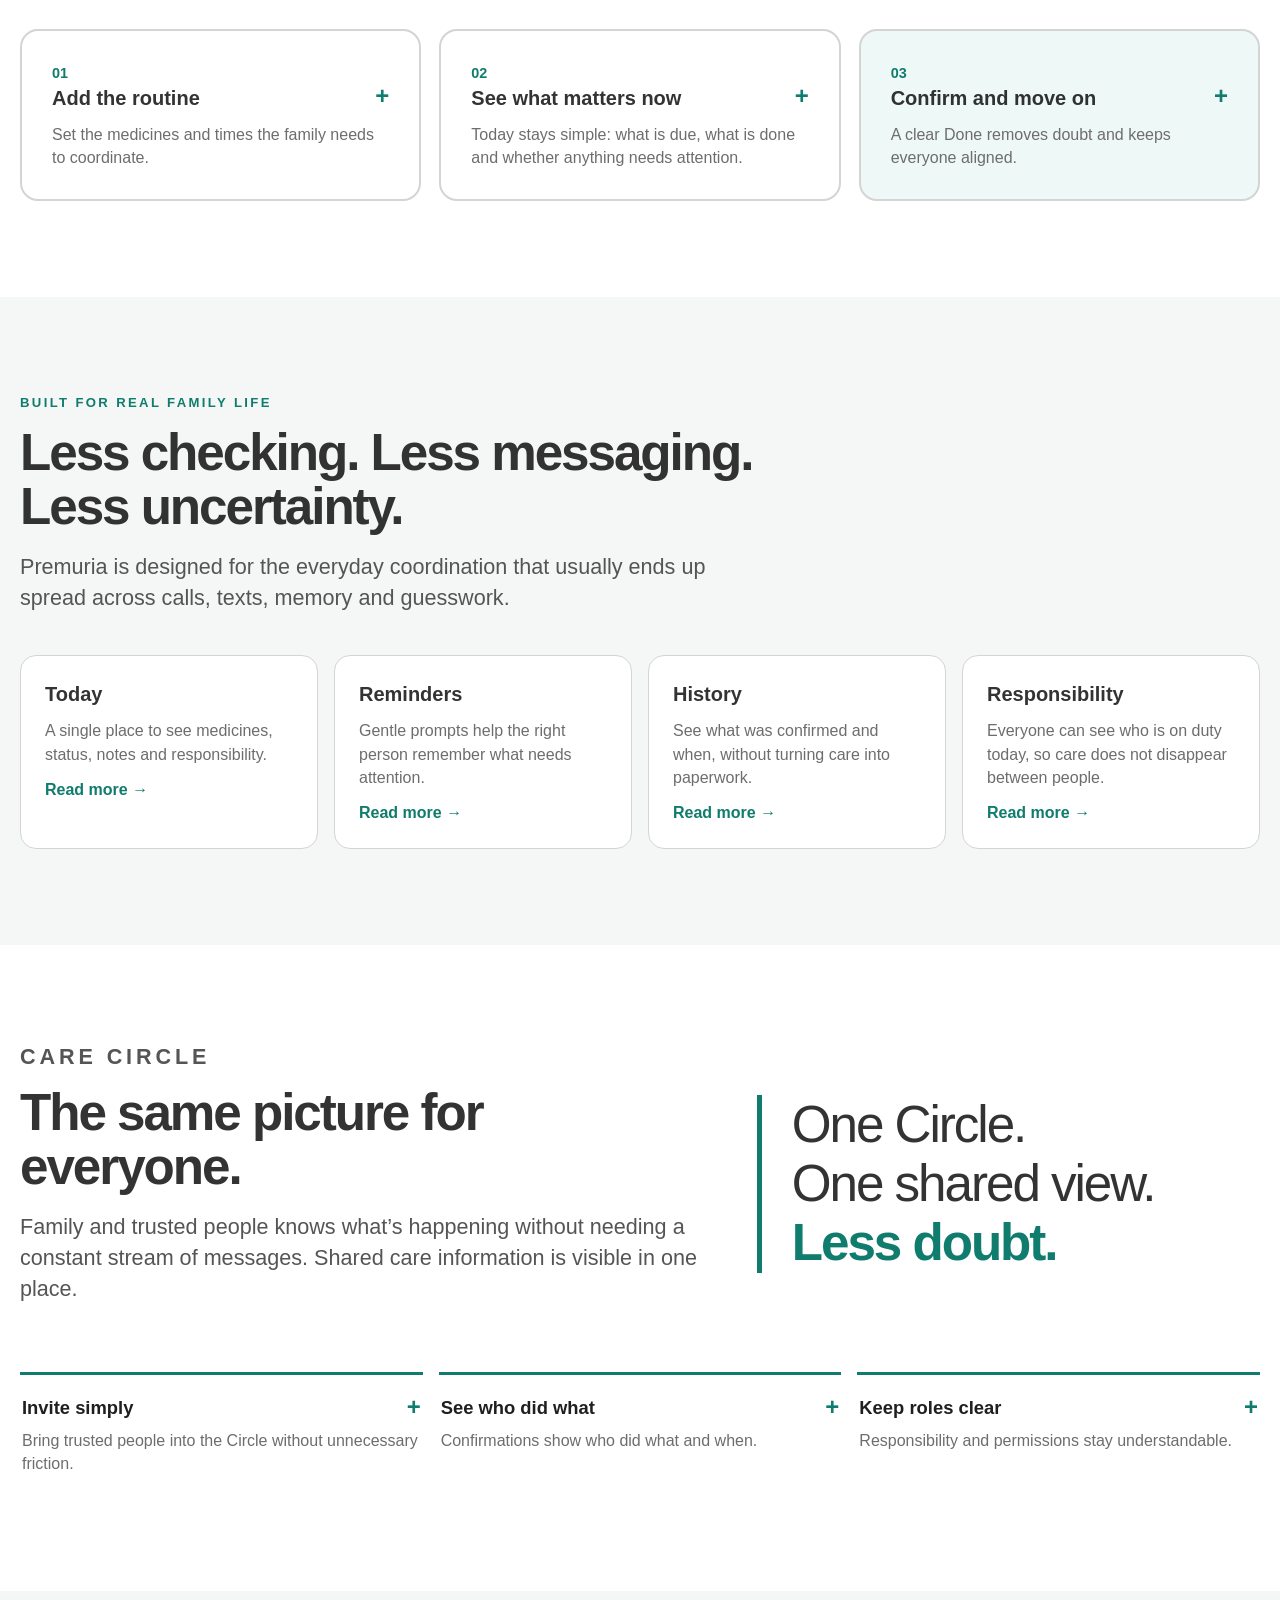
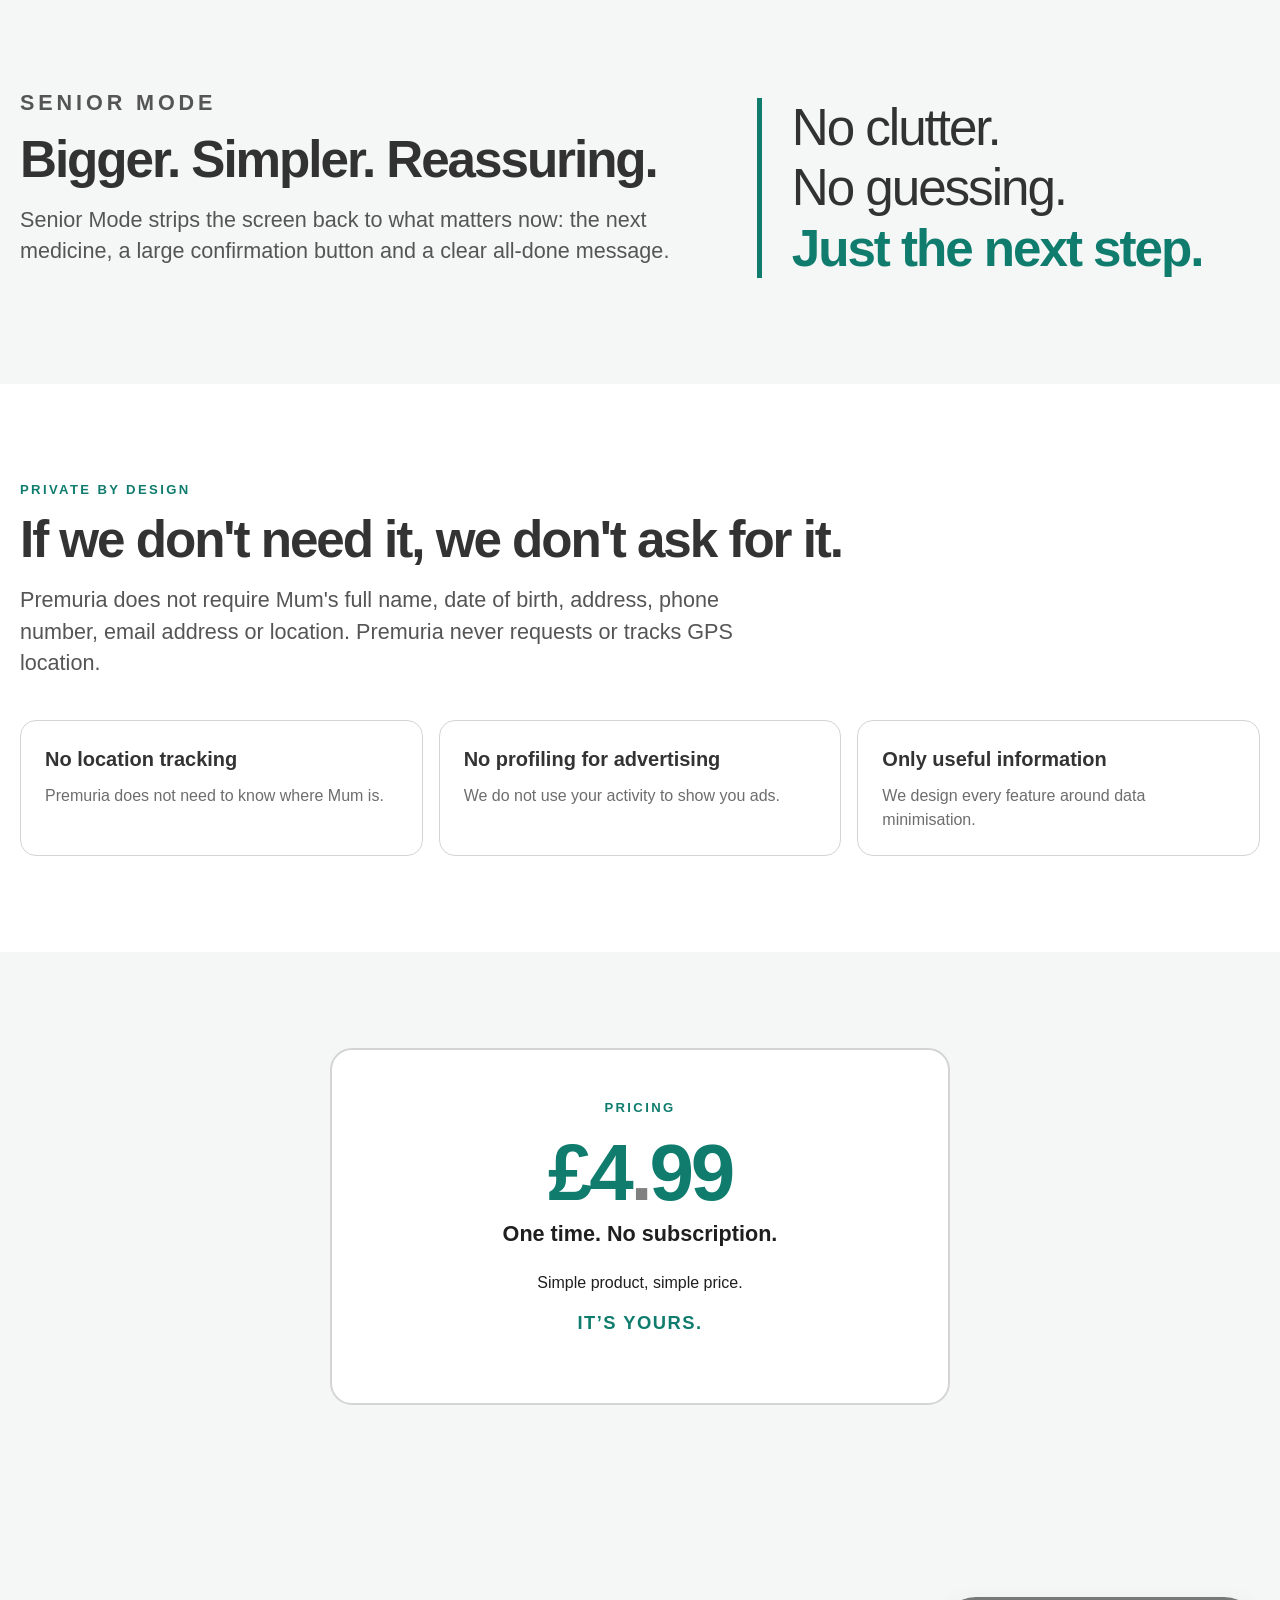
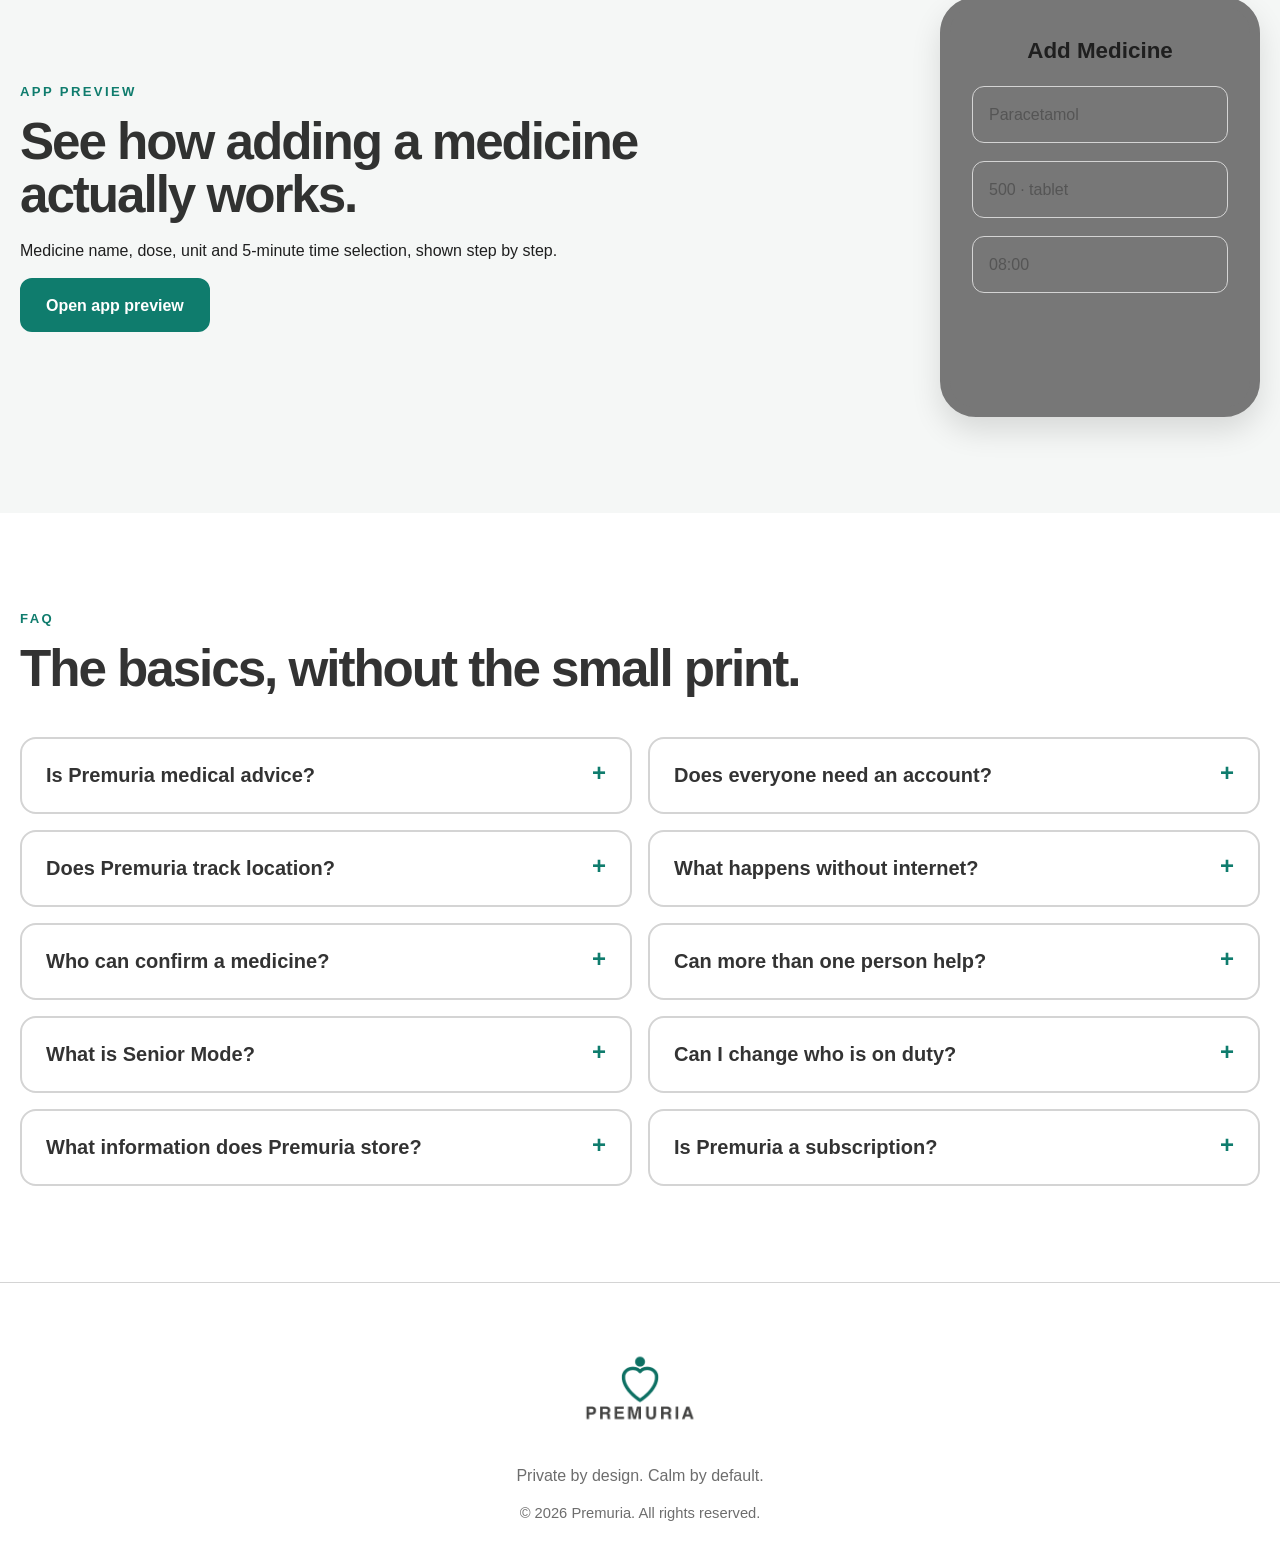
==== commit 3ca4b444: "Add files via upload" ====
--- a/index.html
+++ b/index.html
@@ -102,7 +102,7 @@
         <p class="eyebrow">PRICING</p>
         <h2 class="home-price"><span>£4</span><span class="decimal-dot">.</span><span>99</span></h2>
         <p class="price-sub">One time. No subscription.</p>
-        <p>Simple product, simple price.</p>
+        <p>Simple product, simple price.</p><p class="home-yours">IT’S YOURS.</p>
       </div></a>
     </section>
 
--- a/styles.css
+++ b/styles.css
@@ -454,3 +454,33 @@
 .suggestion-form{padding-top:8px}
 .reminder-grid .expandable-card,.reminder-cards .expandable-card{cursor:pointer}
 @media(prefers-reduced-motion:reduce){.detail-zoom:nth-child(n+4){animation:none}}
+
+/* Premuria final visual refinements 2026-09-06 */
+.phone,.mini-phone{border-color:#777!important;background:#777!important}
+.phone-notch{background:#777!important}
+.phone:nth-child(7) .phone-notch{background:#777!important}
+.home-yours{margin-top:14px!important;color:var(--green)!important;font-weight:900!important;letter-spacing:.08em!important;font-size:1.15rem!important}
+.senior-copy{max-width:980px!important}.senior-copy p{font-size:clamp(1.45rem,2.05vw,2rem)!important;line-height:1.48!important;color:#555!important}
+.responsibility-intro{max-width:800px;margin-top:28px}.responsibility-intro p{font-size:1.18rem;line-height:1.62;color:#555;margin:0}
+.appstore-phone{width:300px;height:570px;border:9px solid #777;border-radius:44px;background:#777;padding:8px;box-sizing:border-box;position:relative;box-shadow:0 18px 38px rgba(0,0,0,.10);justify-self:center}
+.appstore-screen{height:100%;box-sizing:border-box;border-radius:31px;background:#fff;padding:48px 14px 14px;overflow:hidden;position:relative}
+.appstore-notch{position:absolute;z-index:3;top:16px;left:50%;transform:translateX(-50%);width:82px;height:22px;border-radius:16px;background:#777}
+.appstore-search{font-size:.78rem;color:#087cf0;font-weight:700;margin-bottom:16px}.appstore-head{display:grid;grid-template-columns:76px 1fr 24px;gap:11px;align-items:center;padding-bottom:14px;border-bottom:1px solid #e7e7e7}.appstore-icon{width:76px;height:76px;border-radius:18px;background:#0F7C6D;position:relative;display:grid;place-items:center;color:#fff}.app-heart{font-size:64px;line-height:1;font-family:Arial,sans-serif;font-weight:300;transform:translateY(4px)}.app-dot{position:absolute;width:8px;height:8px;border-radius:50%;background:#fff;top:10px;left:34px}.appstore-meta strong,.appstore-meta span{display:block}.appstore-meta strong{font-size:1rem}.appstore-meta span{font-size:.7rem;color:#777;margin:3px 0 9px}.appstore-meta button{border:0;border-radius:999px;background:#087cf0;color:#fff;font-size:.72rem;font-weight:800;padding:5px 17px}.appstore-share{color:#087cf0;font-size:1.4rem}.appstore-stats{display:grid;grid-template-columns:repeat(3,1fr);text-align:center;padding:15px 0;border-bottom:1px solid #eee}.appstore-stats div+div{border-left:1px solid #eee}.appstore-stats b{display:block;color:#666}.appstore-stats small{display:block;color:#777;font-size:.52rem;line-height:1.3;margin-top:3px}.appstore-previews{display:grid;grid-template-columns:1fr 1fr;gap:8px;padding-top:12px}.store-shot{height:255px;border-radius:14px;padding:13px 8px 8px;box-sizing:border-box;text-align:center;overflow:hidden}.store-shot.mint{background:linear-gradient(160deg,#d8f4ec,#a8e4d3)}.store-shot.warm{background:linear-gradient(160deg,#e8f6ee,#f5efc9)}.store-shot>b{display:block;color:#0F7C6D;font-size:.72rem;line-height:1.25;min-height:45px}.store-mini{margin-top:8px;background:#fff;border:4px solid #777;border-radius:18px 18px 8px 8px;height:180px;padding:14px 8px;text-align:left;box-sizing:border-box;box-shadow:0 5px 12px rgba(0,0,0,.08)}.store-mini strong,.store-mini span,.store-mini small{display:block}.store-mini strong{font-size:.66rem;margin-bottom:18px}.store-mini span{font-size:.53rem;padding:7px;background:#f5f7f6;border-radius:6px}.store-mini small{font-size:.48rem;color:#666;margin-top:5px}.store-avatars{color:#0F7C6D!important;font-weight:900!important;font-size:.65rem!important;text-align:center!important;background:#eaf5f2!important}
+@media(max-width:900px){.appstore-phone{width:260px;height:500px}.responsibility-intro{max-width:none}}
+
+.appstore-logo-mark{width:62px;height:62px;display:block}.app-dot,.app-heart{display:none!important}
+
+
+/* Final requested mockup corrections */
+.illustrated-hero,.senior-hero{align-items:start!important}
+.hero-phone{width:300px;height:570px;border:9px solid #777;border-radius:44px;background:#777;padding:8px;box-sizing:border-box;position:relative;box-shadow:0 18px 38px rgba(0,0,0,.10);justify-self:center;margin-top:54px}
+.hero-phone-screen{height:100%;box-sizing:border-box;border-radius:31px;background:#fff;padding:52px 16px 16px;overflow:hidden;position:relative}
+.hero-phone-notch{position:absolute;z-index:3;top:16px;left:50%;transform:translateX(-50%);width:82px;height:22px;border-radius:16px;background:#777}
+.hero-phone-screen>small{display:block;color:var(--green);font-weight:900;text-align:left;font-size:.78rem}.hero-phone-screen h3{font-size:1.65rem;margin:26px 0 18px}.hero-phone-screen h4{font-size:.85rem;margin:16px 0 4px}
+.duty-panel{background:linear-gradient(145deg,#e8f8f4,#d9f2eb);border-radius:16px;padding:16px;text-align:center;display:grid;justify-items:center;gap:6px;margin-top:12px}.duty-panel>b{color:var(--green);font-size:1rem}.duty-avatar{width:54px;height:54px;border-radius:50%;display:grid;place-items:center;background:#c8eee5;color:var(--green);font-size:1.45rem;font-weight:900;margin-top:6px}.duty-panel strong{font-size:1.12rem}.duty-panel em{font-style:normal;color:#666;font-size:.68rem}.duty-panel button{margin-top:5px;border:1.5px solid var(--green);border-radius:999px;background:#fff;color:var(--green);padding:7px 14px;font-weight:800;font-size:.65rem}.duty-person{display:flex;gap:10px;align-items:center;padding:9px 4px;border-bottom:1px solid #eee}.duty-person i{font-style:normal;width:32px;height:32px;border-radius:50%;display:grid;place-items:center;background:#d9eee9;color:var(--green);font-weight:900}.duty-person span{display:grid}.duty-person b{font-size:.75rem}.duty-person small{font-size:.58rem;color:#777}.duty-person.active small{color:var(--green);font-weight:900}
+.senior-hero .hero-phone{margin-top:54px}.senior-hero-phone .hero-phone-screen{background:#f0faf7;padding-top:56px}.senior-hero-phone .senior-time{font-size:3.25rem;margin-top:68px}.senior-hero-phone .senior-screen h3{font-size:2rem;margin:28px 0 10px}.senior-hero-phone .senior-dose{font-size:1.7rem}.hero-done{font-size:1.1rem;padding:16px;margin-top:28px}.senior-hero-phone .muted-small{text-align:center!important;margin-top:12px!important}
+/* Lower the How It Works phone without moving the left titles. */
+.how-it-works-phone-lowered,.illustrated-hero .appstore-phone{margin-top:72px}
+/* App preview showcase screens */
+.showcase-phone{box-shadow:0 16px 34px rgba(15,124,109,.13)!important}.showcase-today{background:linear-gradient(180deg,#f3fbf9 0%,#fff 56%)}.showcase-duty{display:flex;align-items:center;gap:9px;background:#e5f5f1;border-radius:12px;padding:10px;margin:14px 0}.showcase-duty>span{width:34px;height:34px;border-radius:50%;display:grid;place-items:center;background:var(--green);color:#fff;font-weight:900}.showcase-duty div{display:grid;text-align:left}.showcase-duty b{font-size:.72rem}.showcase-duty small{font-size:.58rem!important;color:#666!important}.showcase-next{background:var(--green);color:#fff;border-radius:16px;padding:18px 14px;margin-top:16px;display:grid;gap:5px}.showcase-next small{color:#d8f1ec!important;font-size:.56rem!important}.showcase-next strong{font-size:2.15rem}.showcase-next b{font-size:1rem}.showcase-next span{font-size:.72rem}.showcase-next em{font-style:normal;background:#fff;color:var(--green);border-radius:999px;padding:5px 8px;font-size:.6rem;font-weight:900;justify-self:start}.showcase-progress{margin-top:16px;border:1px solid #d7e9e5;border-radius:12px;padding:11px;display:flex;justify-content:space-between;font-size:.62rem}.showcase-activity{background:linear-gradient(160deg,#fff 0%,#f0faf7 100%)}.showcase-activity h3{font-size:1.3rem;line-height:1.08;margin:22px 0}.activity-status{display:flex;gap:10px;align-items:center;background:#fff;border:1px solid #dcebe8;border-radius:13px;padding:11px;margin:10px 0;box-shadow:0 6px 15px rgba(0,0,0,.04)}.activity-status>span{width:32px;height:32px;border-radius:50%;background:var(--green);color:#fff;display:grid;place-items:center;font-weight:900}.activity-status div{display:grid}.activity-status b{font-size:.68rem}.activity-status small{font-size:.57rem!important;color:#777!important}.activity-note{margin-top:14px;background:#e5f5f1;border-radius:13px;padding:12px}.activity-note b{font-size:.7rem}.activity-note p{font-size:.65rem;margin:4px 0 0}.avatar-strip{display:flex;align-items:center;margin-top:16px}.avatar-strip i{font-style:normal;width:30px;height:30px;border-radius:50%;background:#cfece5;color:var(--green);display:grid;place-items:center;font-weight:900;font-size:.62rem;margin-right:-5px;border:2px solid #fff}.avatar-strip strong{font-size:.65rem;margin-left:12px;color:var(--green)}
+@media(max-width:900px){.hero-phone{width:260px;height:500px;margin-top:20px}.illustrated-hero .appstore-phone{margin-top:20px}}
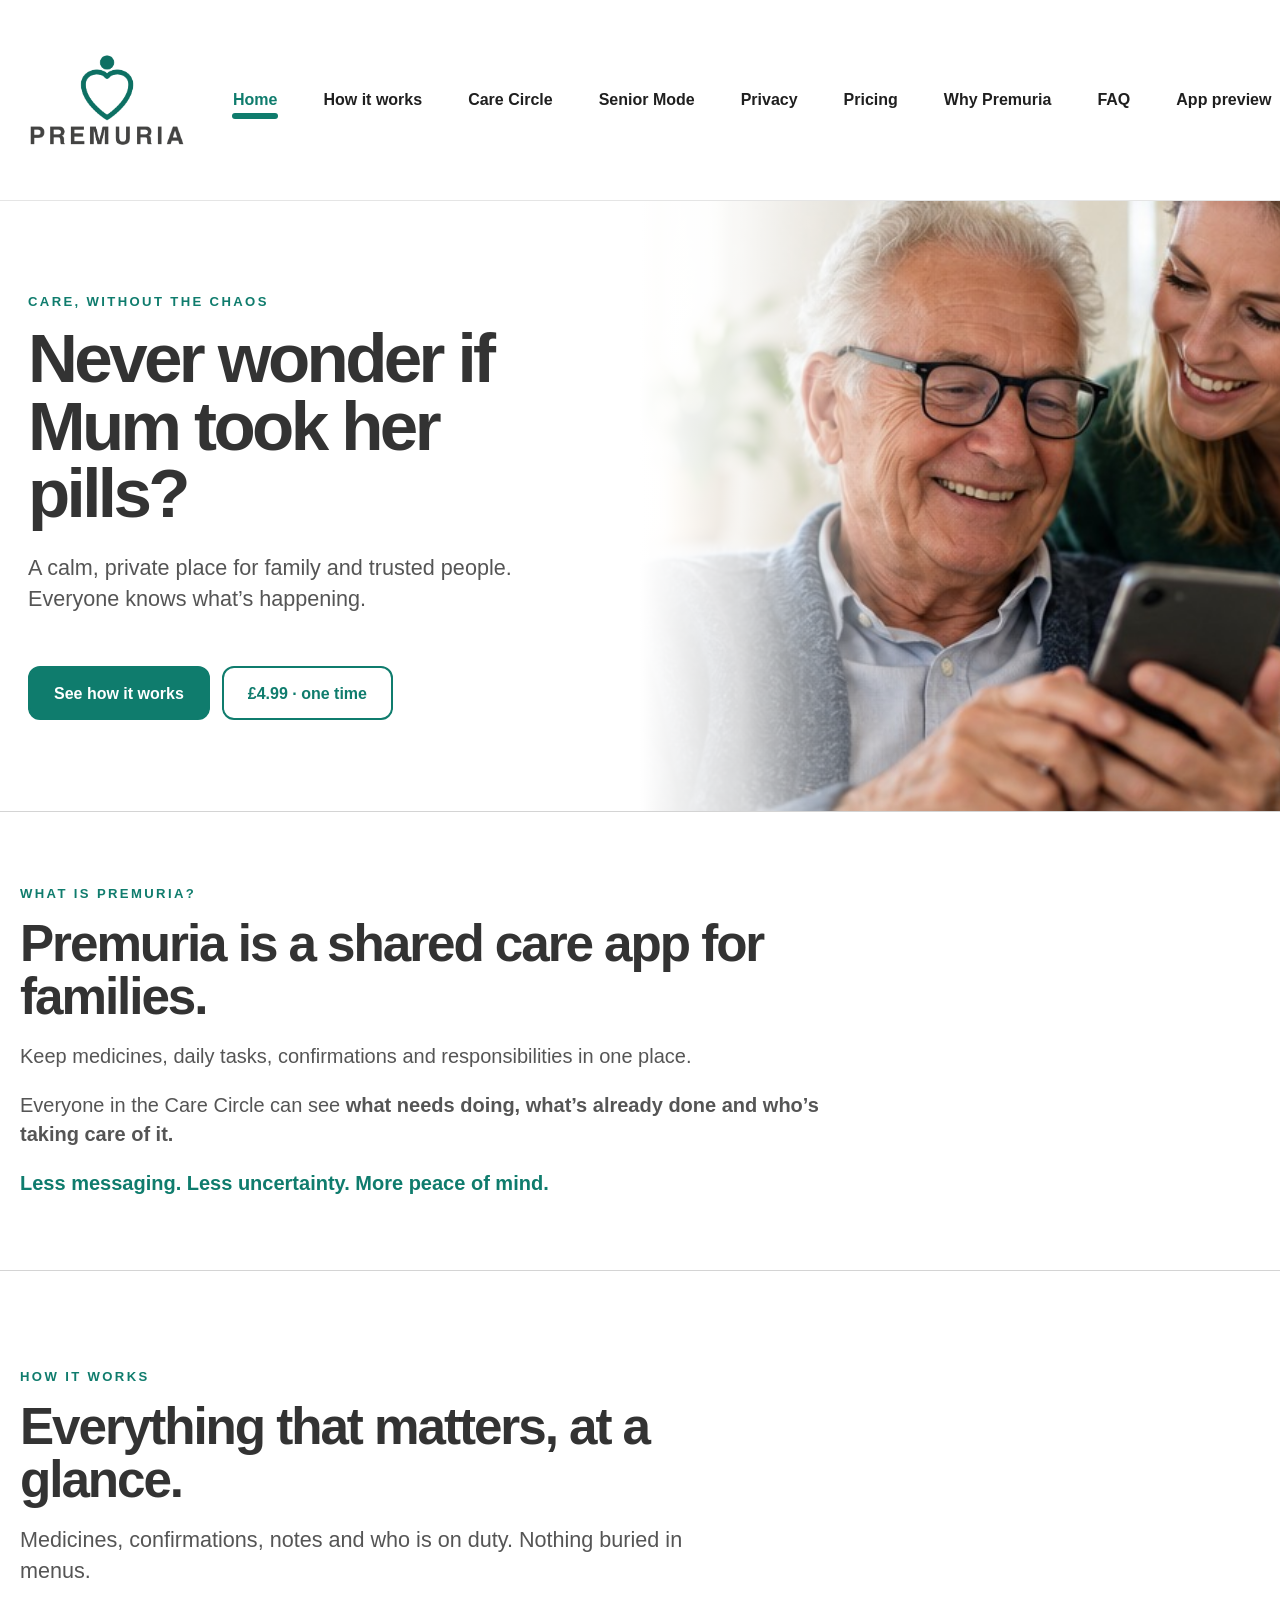
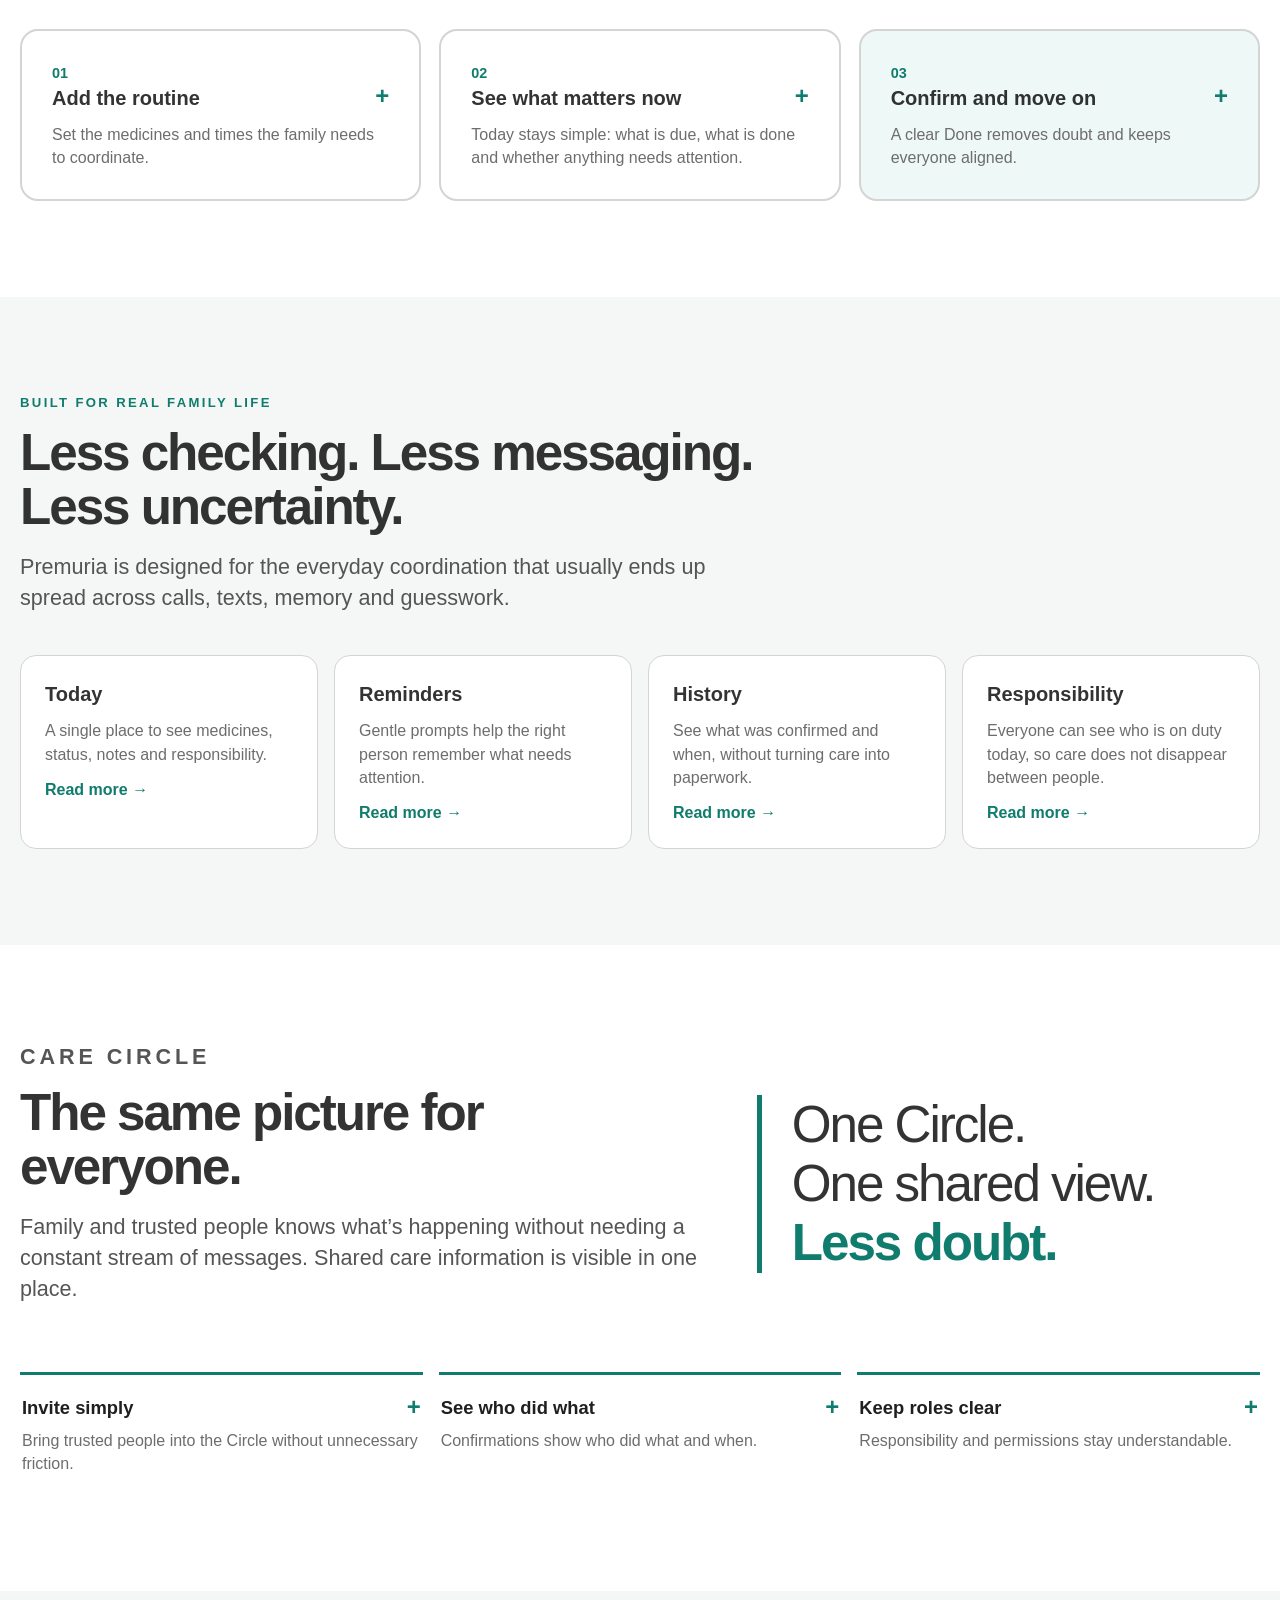
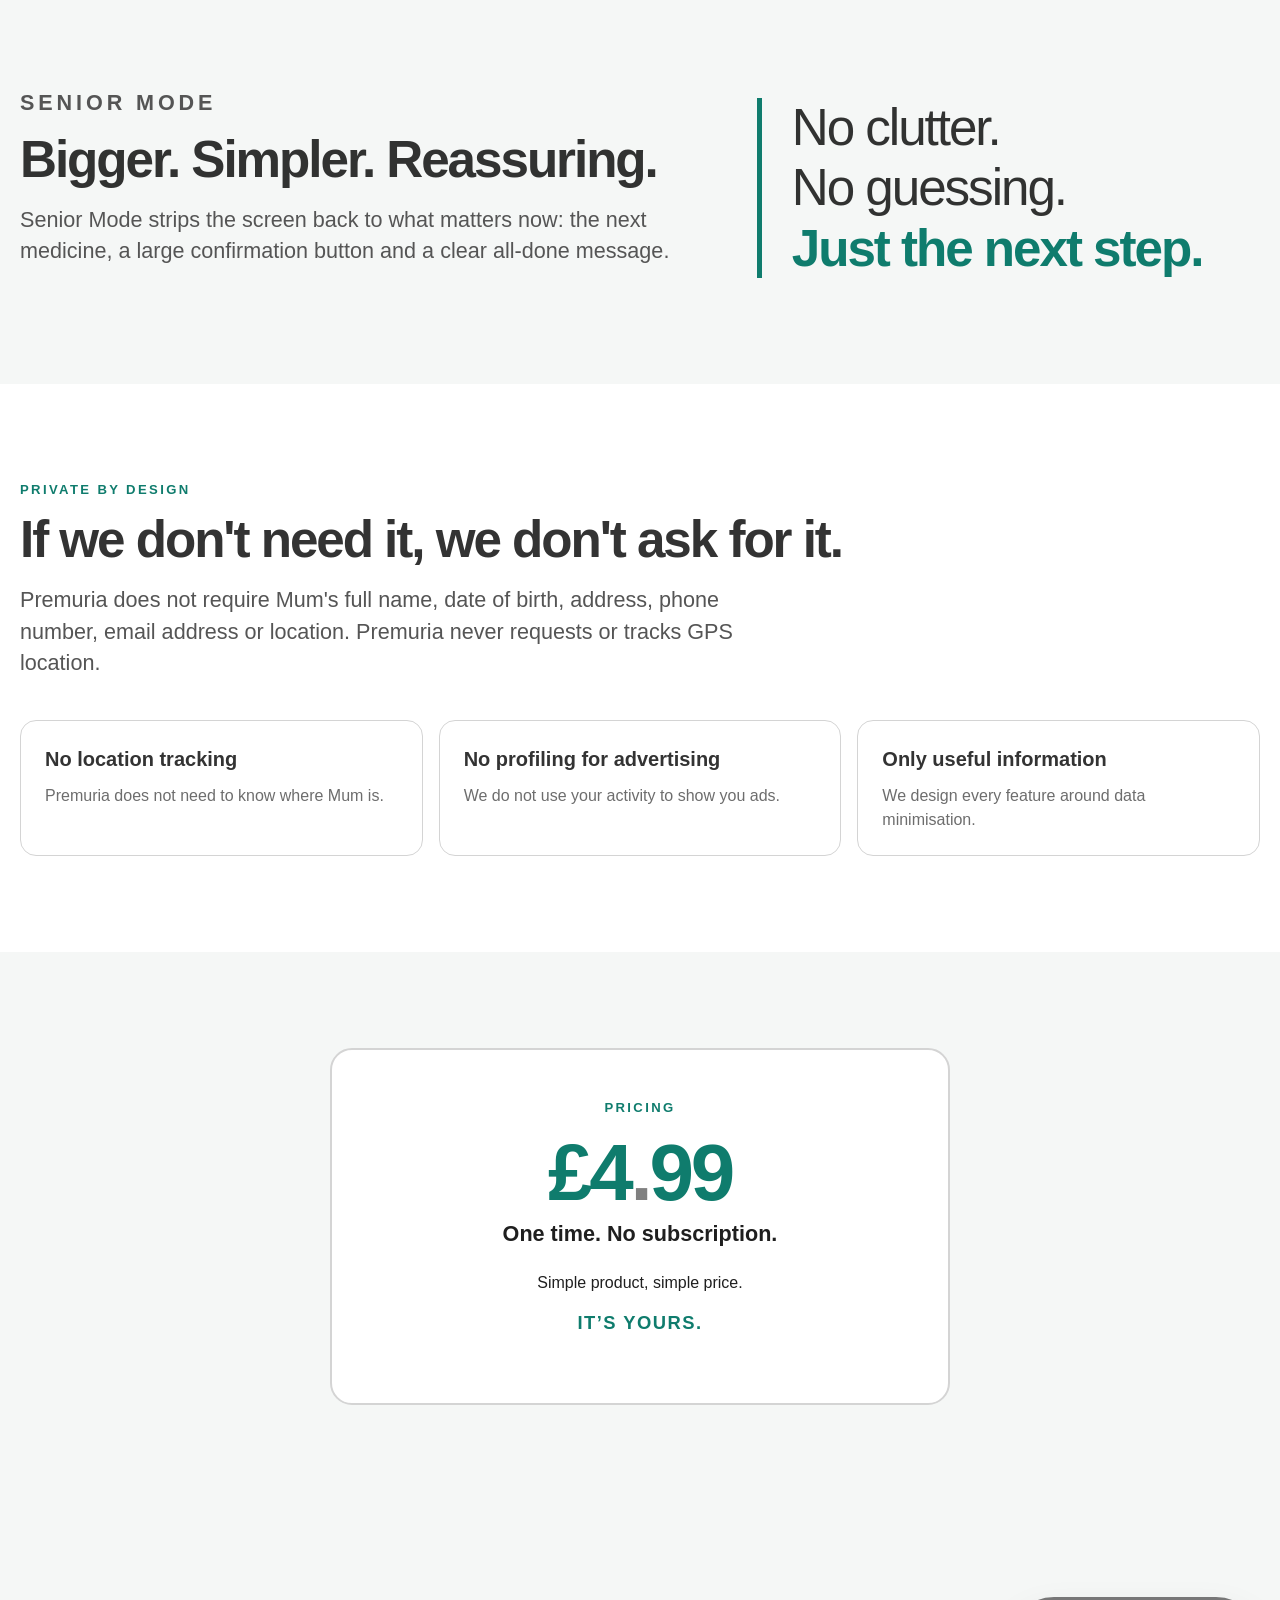
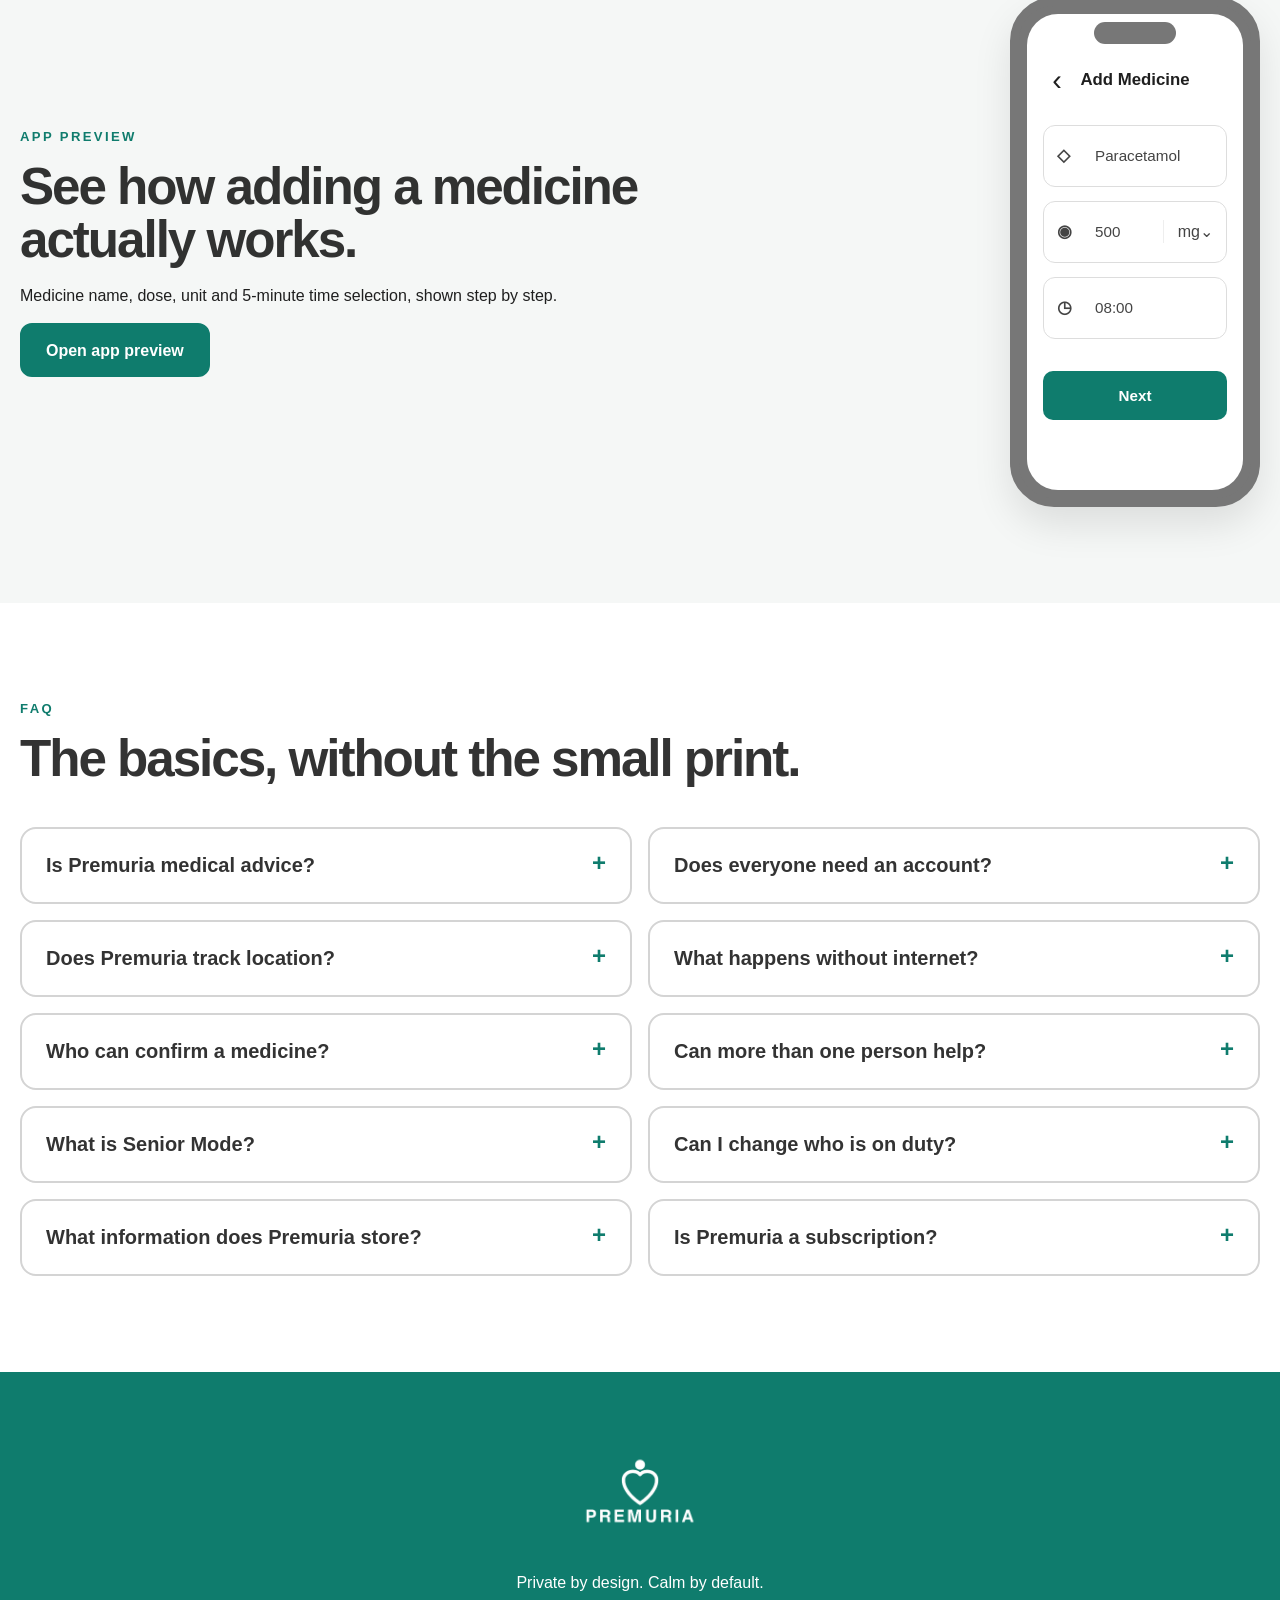
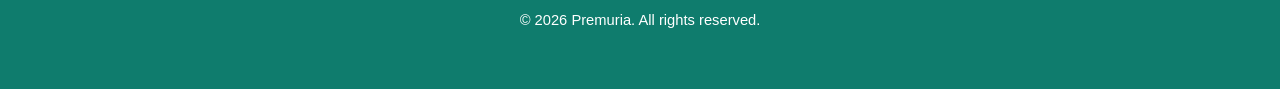
==== commit cfbfcd94: "Add files via upload" ====
--- a/index.html
+++ b/index.html
@@ -114,11 +114,15 @@
     <p>Medicine name, dose, unit and 5-minute time selection, shown step by step.</p>
     <a class="button button-primary" href="app-preview.html">Open app preview</a>
   </div>
-  <div class="mini-phone">
-    <strong>Add Medicine</strong>
-    <span>Paracetamol</span>
-    <span>500 · tablet</span>
-    <span>08:00</span>
+  <div class="hero-phone add-medicine-phone" aria-label="Add Medicine app screen">
+    <div class="hero-phone-notch"></div>
+    <div class="hero-phone-screen">
+      <div class="add-med-header"><span>‹</span><strong>Add Medicine</strong></div>
+      <div class="add-med-field"><b>◇</b><span>Paracetamol</span></div>
+      <div class="add-med-field split"><b>◉</b><span>500</span><em>mg⌄</em></div>
+      <div class="add-med-field"><b>◷</b><span>08:00</span></div>
+      <button class="add-med-next" type="button">Next</button>
+    </div>
   </div>
 </section>
 
--- a/styles.css
+++ b/styles.css
@@ -484,3 +484,36 @@
 /* App preview showcase screens */
 .showcase-phone{box-shadow:0 16px 34px rgba(15,124,109,.13)!important}.showcase-today{background:linear-gradient(180deg,#f3fbf9 0%,#fff 56%)}.showcase-duty{display:flex;align-items:center;gap:9px;background:#e5f5f1;border-radius:12px;padding:10px;margin:14px 0}.showcase-duty>span{width:34px;height:34px;border-radius:50%;display:grid;place-items:center;background:var(--green);color:#fff;font-weight:900}.showcase-duty div{display:grid;text-align:left}.showcase-duty b{font-size:.72rem}.showcase-duty small{font-size:.58rem!important;color:#666!important}.showcase-next{background:var(--green);color:#fff;border-radius:16px;padding:18px 14px;margin-top:16px;display:grid;gap:5px}.showcase-next small{color:#d8f1ec!important;font-size:.56rem!important}.showcase-next strong{font-size:2.15rem}.showcase-next b{font-size:1rem}.showcase-next span{font-size:.72rem}.showcase-next em{font-style:normal;background:#fff;color:var(--green);border-radius:999px;padding:5px 8px;font-size:.6rem;font-weight:900;justify-self:start}.showcase-progress{margin-top:16px;border:1px solid #d7e9e5;border-radius:12px;padding:11px;display:flex;justify-content:space-between;font-size:.62rem}.showcase-activity{background:linear-gradient(160deg,#fff 0%,#f0faf7 100%)}.showcase-activity h3{font-size:1.3rem;line-height:1.08;margin:22px 0}.activity-status{display:flex;gap:10px;align-items:center;background:#fff;border:1px solid #dcebe8;border-radius:13px;padding:11px;margin:10px 0;box-shadow:0 6px 15px rgba(0,0,0,.04)}.activity-status>span{width:32px;height:32px;border-radius:50%;background:var(--green);color:#fff;display:grid;place-items:center;font-weight:900}.activity-status div{display:grid}.activity-status b{font-size:.68rem}.activity-status small{font-size:.57rem!important;color:#777!important}.activity-note{margin-top:14px;background:#e5f5f1;border-radius:13px;padding:12px}.activity-note b{font-size:.7rem}.activity-note p{font-size:.65rem;margin:4px 0 0}.avatar-strip{display:flex;align-items:center;margin-top:16px}.avatar-strip i{font-style:normal;width:30px;height:30px;border-radius:50%;background:#cfece5;color:var(--green);display:grid;place-items:center;font-weight:900;font-size:.62rem;margin-right:-5px;border:2px solid #fff}.avatar-strip strong{font-size:.65rem;margin-left:12px;color:var(--green)}
 @media(max-width:900px){.hero-phone{width:260px;height:500px;margin-top:20px}.illustrated-hero .appstore-phone{margin-top:20px}}
+
+
+/* Premuria final polish 2026-09-06 */
+/* Bring explanatory copy into the hero composition. */
+.how-intro-copy{margin-top:-330px!important;padding-top:0!important;padding-bottom:90px!important;position:relative;z-index:2}
+.how-intro-copy .prose-intro{max-width:760px;margin-left:0}
+.senior-explainer{margin-top:-270px!important;padding-top:0!important;padding-bottom:100px!important;position:relative;z-index:2}
+.senior-explainer .senior-copy{max-width:820px!important;margin-left:0}
+
+/* One consistent Premuria footer everywhere. */
+footer{background:#0F7C6D!important;border-top:0!important;color:#fff!important;padding:58px 20px!important}
+footer img{filter:brightness(0) invert(1);width:122px;margin-bottom:12px}
+footer p,footer .copyright{color:#fff!important}
+
+/* Exact same neutral-grey phone frame across website mockups. */
+.phone,.mini-phone,.hero-phone,.appstore-phone{border-color:#777!important;background:#777!important}
+.phone-notch,.hero-phone-notch,.appstore-notch{background:#777!important}
+
+/* Custom 404 */
+.error-page{min-height:calc(100vh - 160px);display:grid;place-items:center;text-align:center;padding:70px 24px}
+.error-card{max-width:760px}.error-code{font-size:clamp(5rem,13vw,10rem);font-weight:900;line-height:.85;color:#0F7C6D;margin:0}.error-card h1{font-size:clamp(2.2rem,5vw,4.5rem);margin:.35em 0 .2em}.error-card p{font-size:1.2rem;color:#555;line-height:1.55}.error-home{display:inline-block;margin-top:18px;padding:14px 24px;border-radius:999px;background:#0F7C6D;color:#fff;text-decoration:none;font-weight:900}
+@media(max-width:900px){.how-intro-copy,.senior-explainer{margin-top:0!important;padding-top:30px!important;padding-bottom:60px!important}}
+
+/* Final mockup consistency */
+.duty-avatar-photo{overflow:hidden;padding:0;background:#c8eee5!important}
+.duty-avatar-photo img{width:100%;height:100%;object-fit:cover;display:block}
+.app-preview-teaser{align-items:center}
+.add-medicine-phone{margin-top:0!important;width:250px;height:510px;justify-self:end}
+.add-medicine-phone .hero-phone-screen{padding:52px 16px 18px;background:#fff}
+.add-med-header{display:grid;grid-template-columns:28px 1fr 28px;align-items:center;text-align:center;margin-bottom:30px}.add-med-header>span{font-size:1.8rem;line-height:1}.add-med-header strong{font-size:1.05rem}
+.add-med-field{min-height:62px;border:1px solid #ddd;border-radius:12px;margin:14px 0;display:grid;grid-template-columns:30px 1fr;gap:8px;align-items:center;padding:0 13px;color:#444;box-sizing:border-box}.add-med-field b{font-size:1.05rem}.add-med-field span{font-size:.95rem}.add-med-field.split{grid-template-columns:30px 1fr auto}.add-med-field em{font-style:normal;border-left:1px solid #eee;padding-left:14px}
+.add-med-next{width:100%;border:0;border-radius:10px;background:#0F7C6D;color:#fff;font-weight:900;font-size:.95rem;padding:16px;margin-top:18px}
+@media(max-width:900px){.add-medicine-phone{justify-self:center;width:240px;height:490px}}
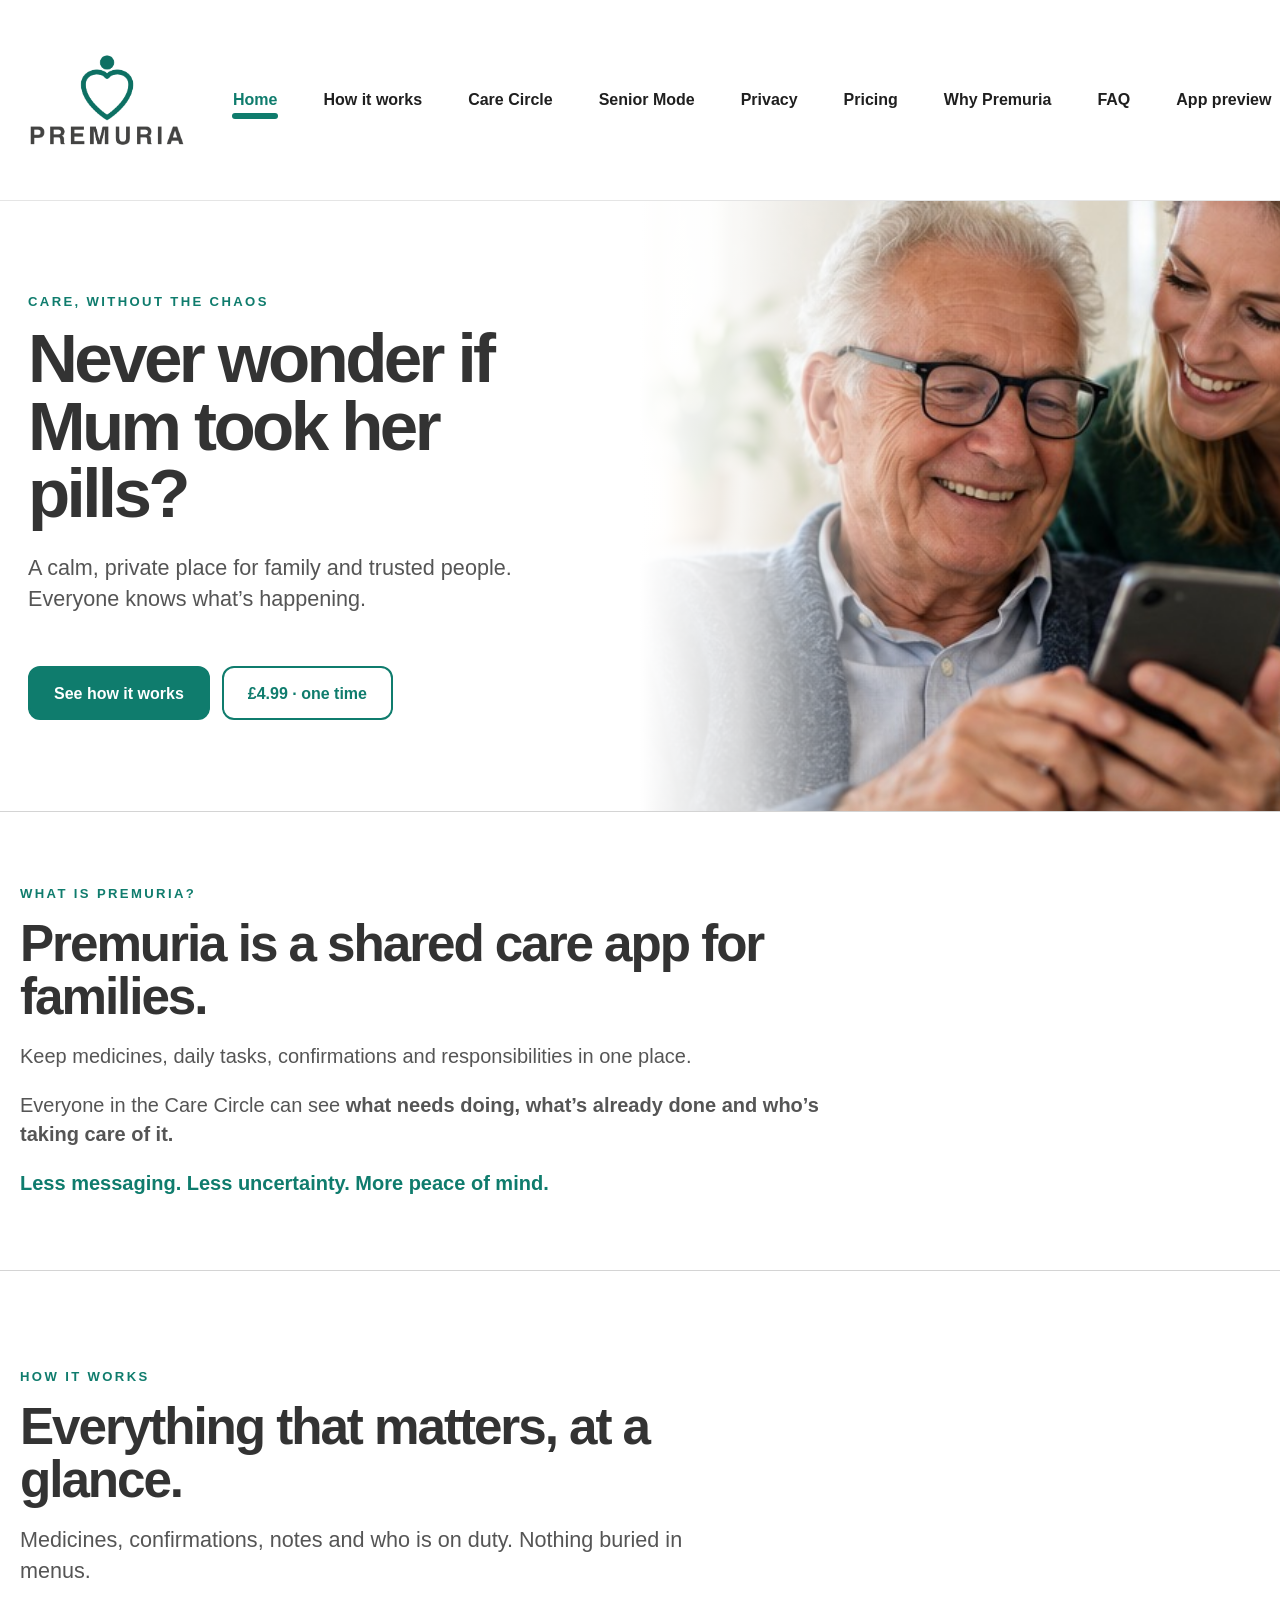
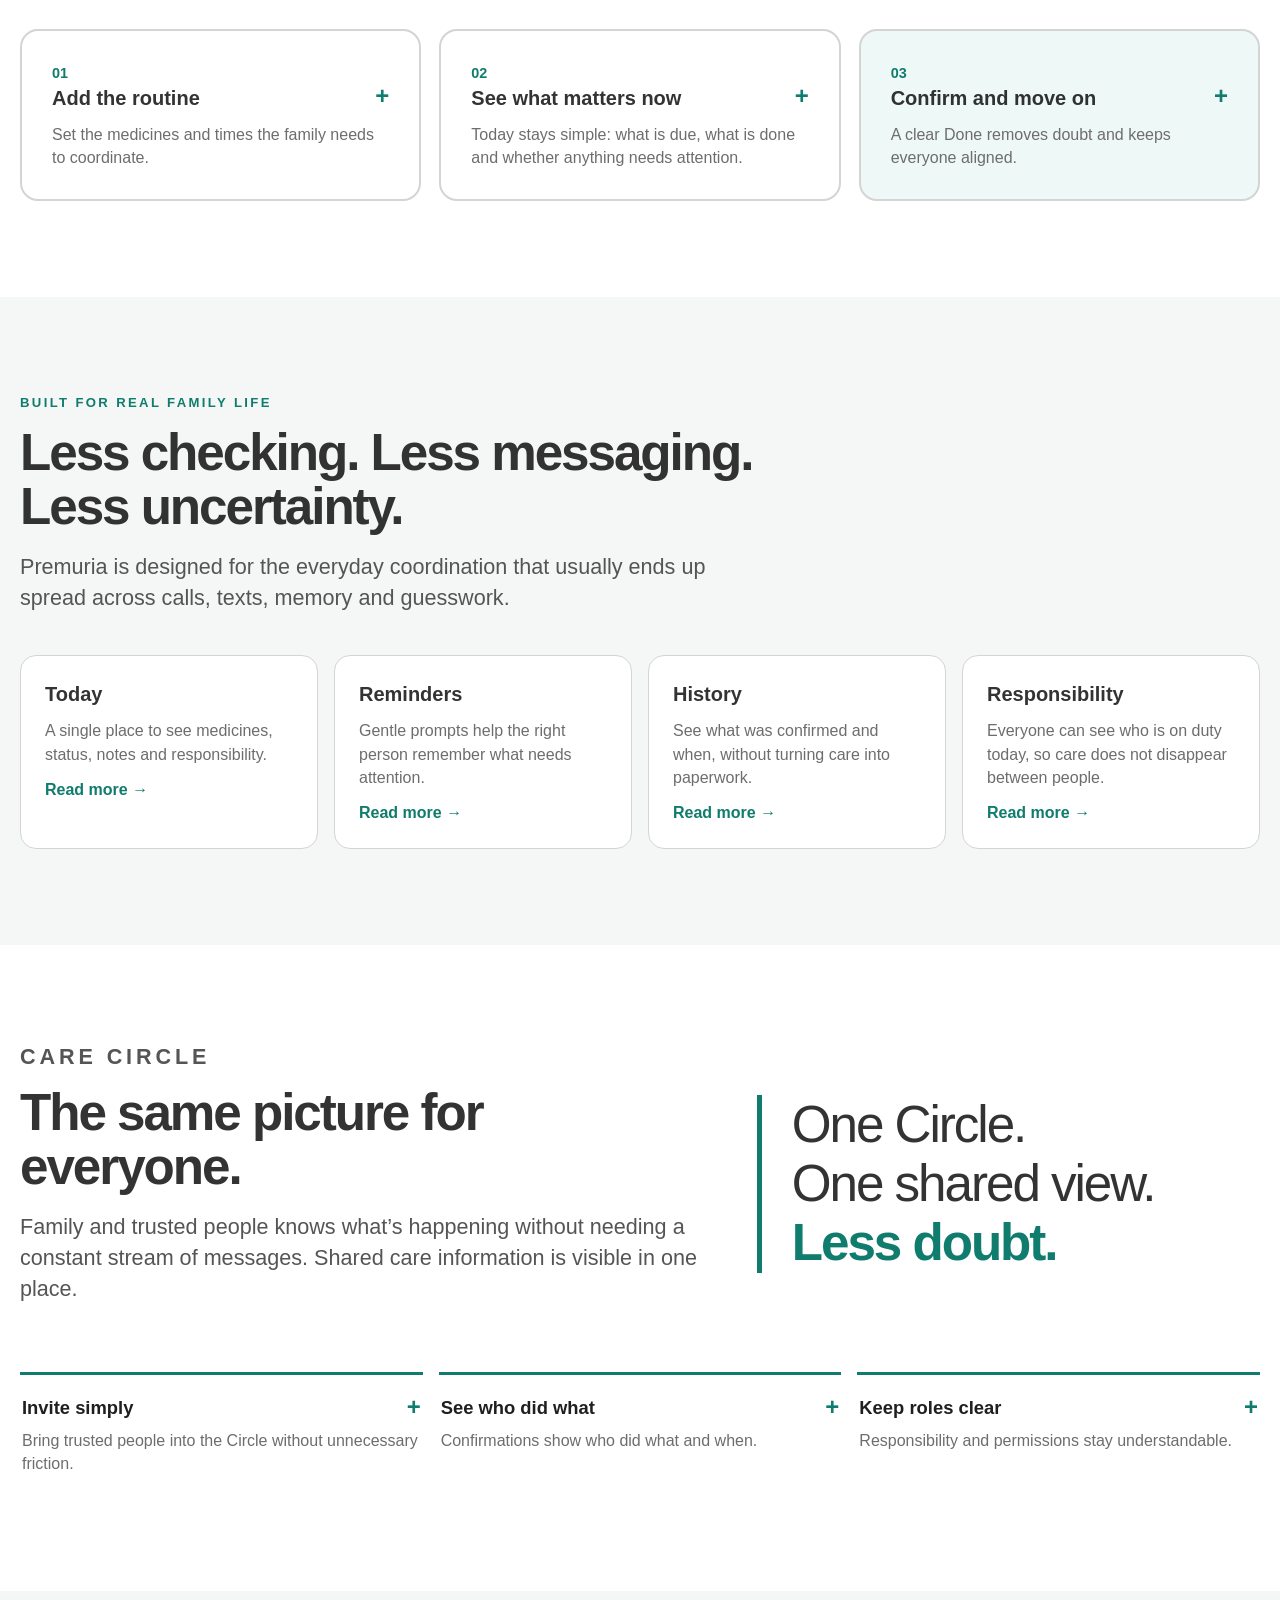
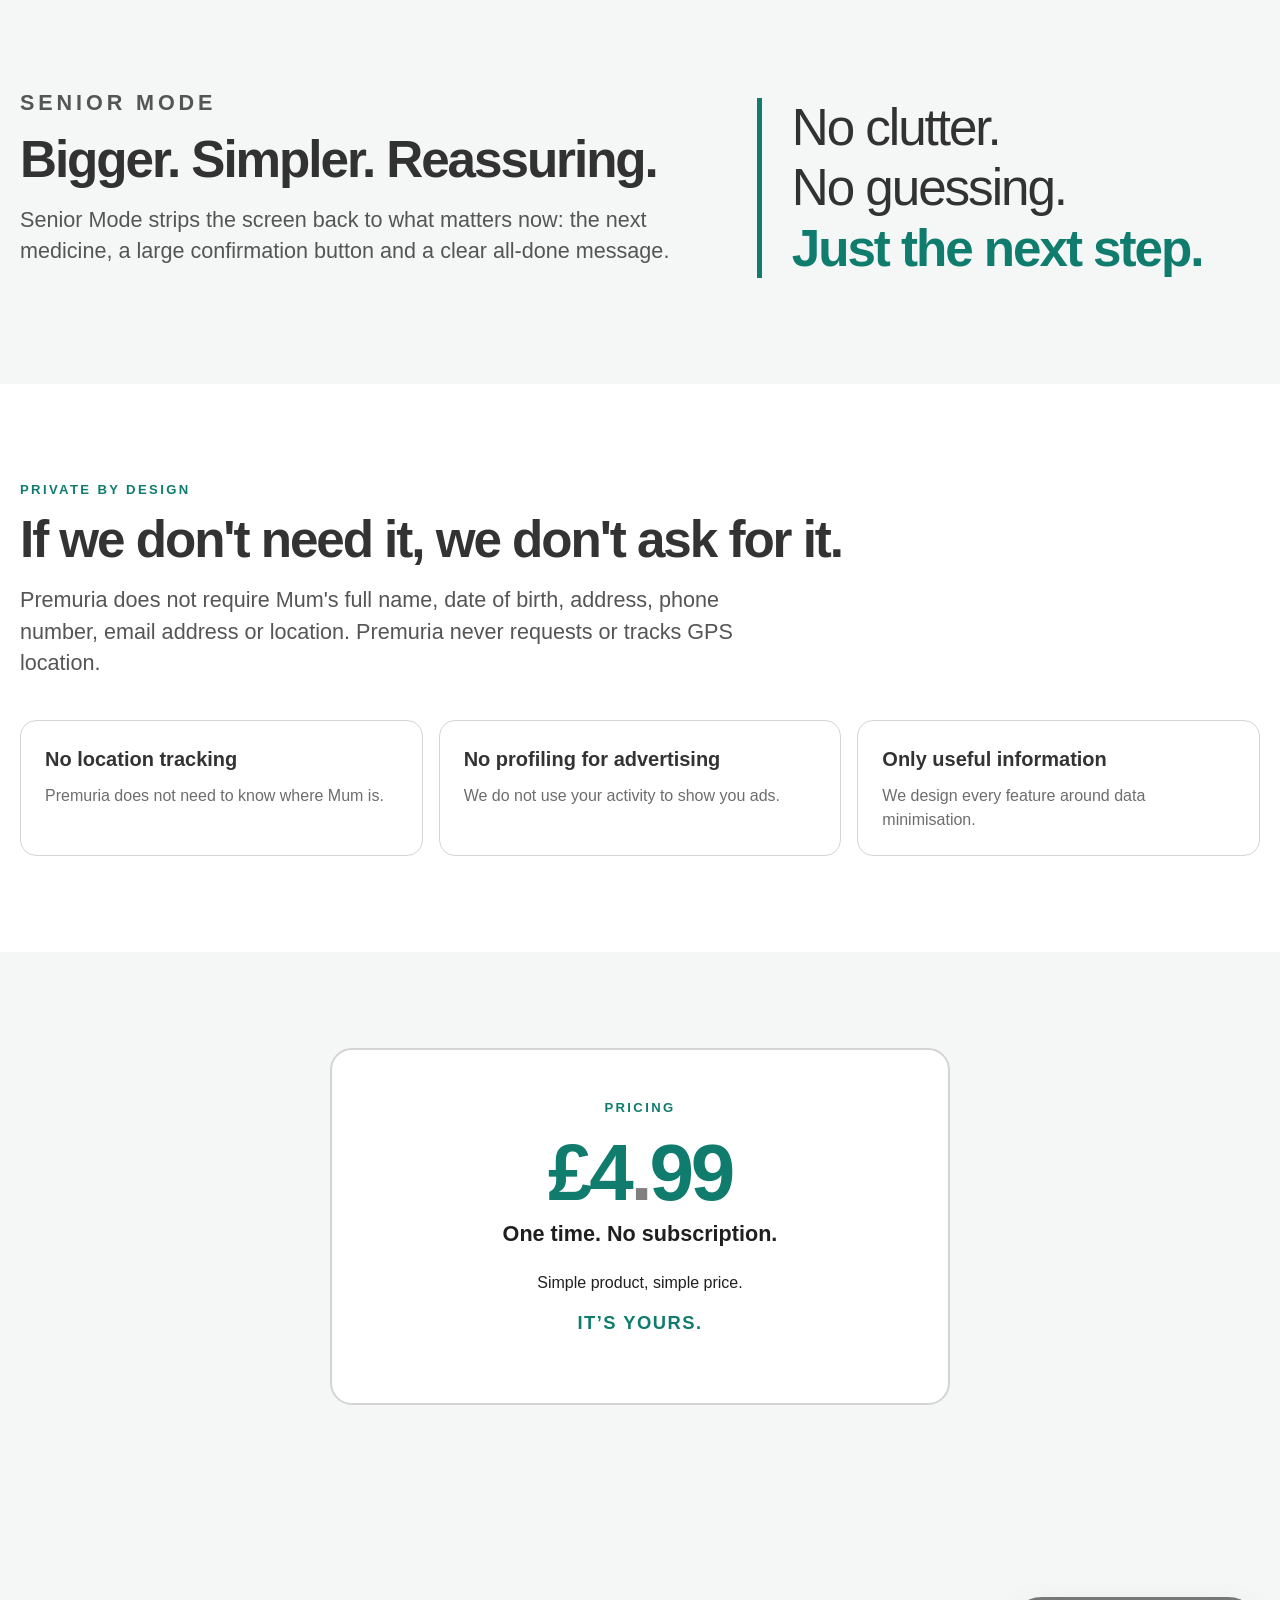
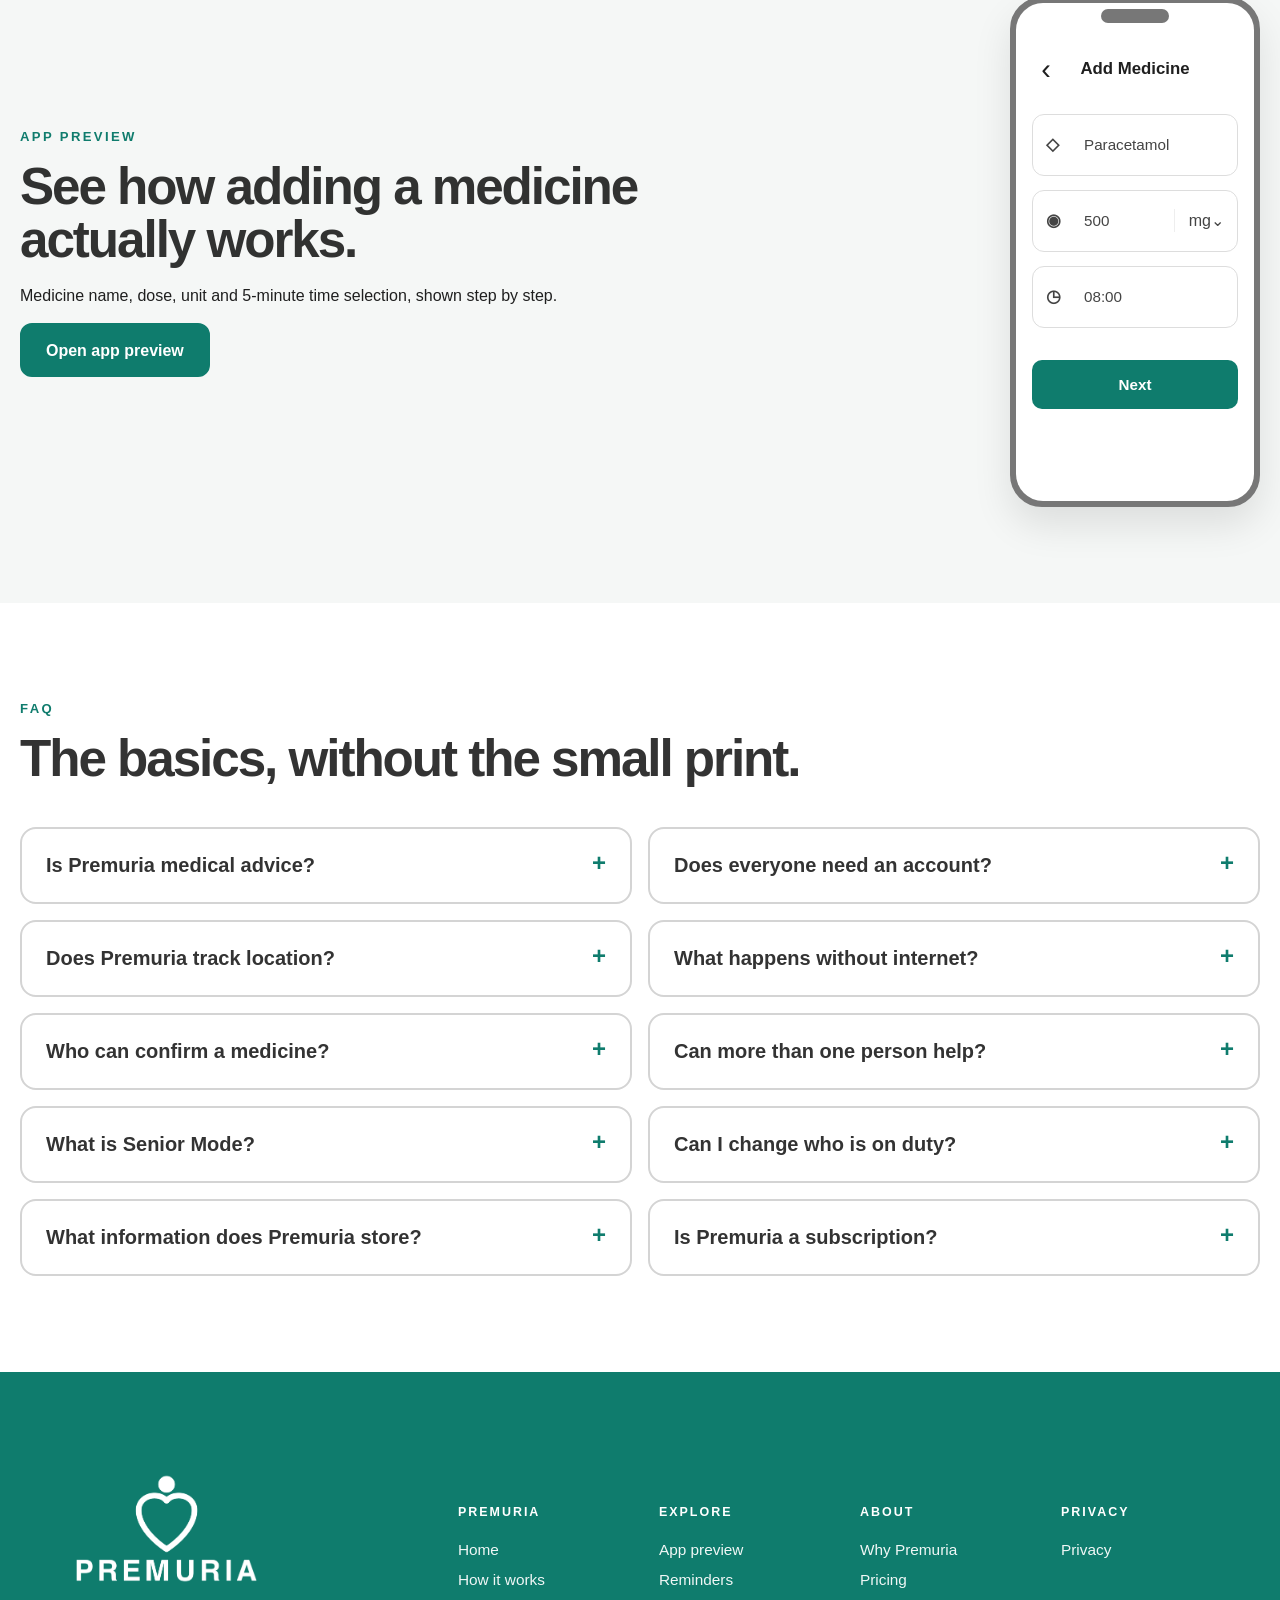
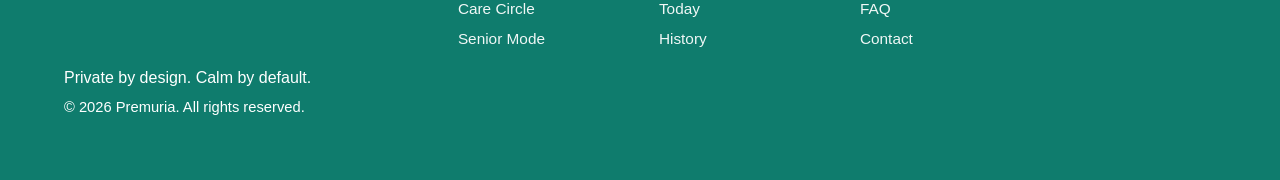
==== commit 6eb25c6b: "Add files via upload" ====
--- a/index.html
+++ b/index.html
@@ -132,11 +132,7 @@
     
   </main>
 
-  <footer>
-    <img src="assets/premuria-logo.png" alt="Premuria" />
-    <p>Private by design. Calm by default.</p>
-    <p class="copyright">© 2026 Premuria. All rights reserved.</p>
-  </footer>
+  <footer class="site-footer"><div class="footer-inner"><div class="footer-brand"><img src="assets/premuria-logo.png" alt="Premuria"><p>Private by design. Calm by default.</p><p class="copyright">© 2026 Premuria. All rights reserved.</p></div><div class="footer-links"><div><h4>PREMURIA</h4><a href="index.html">Home</a><a href="how-it-works.html">How it works</a><a href="responsibility.html">Care Circle</a><a href="senior-mode.html">Senior Mode</a></div><div><h4>EXPLORE</h4><a href="app-preview.html">App preview</a><a href="reminders.html">Reminders</a><a href="today.html">Today</a><a href="history.html">History</a></div><div><h4>ABOUT</h4><a href="why-premuria.html">Why Premuria</a><a href="pricing.html">Pricing</a><a href="index.html#faq">FAQ</a><a href="contact.html">Contact</a></div><div><h4>PRIVACY</h4><a href="privacy.html">Privacy</a></div></div></div></footer>
 
 <script>
 (function(){
--- a/styles.css
+++ b/styles.css
@@ -517,3 +517,56 @@
 .add-med-field{min-height:62px;border:1px solid #ddd;border-radius:12px;margin:14px 0;display:grid;grid-template-columns:30px 1fr;gap:8px;align-items:center;padding:0 13px;color:#444;box-sizing:border-box}.add-med-field b{font-size:1.05rem}.add-med-field span{font-size:.95rem}.add-med-field.split{grid-template-columns:30px 1fr auto}.add-med-field em{font-style:normal;border-left:1px solid #eee;padding-left:14px}
 .add-med-next{width:100%;border:0;border-radius:10px;background:#0F7C6D;color:#fff;font-weight:900;font-size:.95rem;padding:16px;margin-top:18px}
 @media(max-width:900px){.add-medicine-phone{justify-self:center;width:240px;height:490px}}
+
+
+/* Premuria final refinement: slim phones, full navigation footer, tall palette */
+.site-footer{background:#0F7C6D!important;color:#fff!important;padding:58px 5vw!important;text-align:left!important}
+.site-footer .footer-inner{max-width:1420px;margin:0 auto;display:grid;grid-template-columns:minmax(240px,1.15fr) 3fr;gap:70px;align-items:start}
+.site-footer .footer-brand img{width:165px!important;max-width:100%;filter:brightness(0) invert(1);margin:0 0 18px!important}
+.site-footer .footer-brand p{margin:8px 0;color:#fff!important}
+.site-footer .footer-links{display:grid;grid-template-columns:repeat(4,minmax(120px,1fr));gap:38px}
+.site-footer .footer-links div{display:flex;flex-direction:column;align-items:flex-start;gap:9px}
+.site-footer .footer-links h4{font-size:.78rem;letter-spacing:.16em;margin:4px 0 10px;color:#fff}
+.site-footer .footer-links a{color:#fff!important;text-decoration:none;font-size:.96rem;line-height:1.35;opacity:.94}
+.site-footer .footer-links a:hover{text-decoration:underline;opacity:1}
+
+/* One thinner, more elegant frame treatment for every phone mockup. */
+.phone{border-width:4px!important;padding:4px!important;border-radius:32px!important;background:#777!important;border-color:#777!important}
+.phone-notch{top:10px!important;height:15px!important;width:66px!important;background:#777!important}
+.phone-screen{border-radius:25px!important;padding-top:42px!important}
+.hero-phone,.appstore-phone{border-width:5px!important;padding:5px!important;border-radius:36px!important;background:#777!important;border-color:#777!important}
+.hero-phone-notch,.appstore-notch{top:10px!important;height:15px!important;width:68px!important;background:#777!important}
+.hero-phone-screen,.appstore-screen{border-radius:29px!important}
+.mini-phone{border-width:5px!important;border-color:#777!important;background:#777!important;border-radius:30px!important}
+.add-medicine-phone{border-width:5px!important}
+
+/* Keep the approved palette colours, but display them as tall slim bars. */
+.brand-palette{padding-top:76px!important;padding-bottom:82px!important}
+.palette-grid{grid-template-columns:repeat(6,minmax(70px,1fr))!important;gap:18px!important;align-items:end!important;max-width:1050px}
+.palette-grid div{justify-items:stretch!important}
+.palette-grid span{height:330px!important;border-radius:8px!important}
+.palette-grid b{text-align:left!important}
+@media(max-width:900px){
+ .site-footer .footer-inner{grid-template-columns:1fr;gap:38px}
+ .site-footer .footer-links{grid-template-columns:repeat(2,1fr)}
+ .palette-grid{grid-template-columns:repeat(3,1fr)!important}
+ .palette-grid span{height:220px!important}
+}
+@media(max-width:560px){.site-footer .footer-links{grid-template-columns:1fr 1fr;gap:28px}.palette-grid span{height:170px!important}}
+
+/* 2026-09-06 approved footer balance and ultra-slim 50% grey phone hardware. */
+.site-footer{padding:54px 5vw!important}
+.site-footer .footer-inner{max-width:1420px!important;grid-template-columns:minmax(300px,1.25fr) 3fr!important;gap:78px!important;align-items:center!important}
+.site-footer .footer-brand img{width:205px!important;margin-bottom:20px!important}
+.site-footer .footer-links{align-items:start!important;gap:46px!important}
+.site-footer .footer-links h4{margin-top:0!important}
+
+.phone{border-width:3px!important;padding:3px!important;border-color:#777!important;background:#777!important;border-radius:29px!important}
+.phone-notch{background:#777!important;height:13px!important;top:9px!important}
+.phone-screen{border-radius:23px!important}
+.hero-phone,.appstore-phone{border-width:3px!important;padding:3px!important;border-color:#777!important;background:#777!important;border-radius:32px!important}
+.hero-phone-notch,.appstore-notch{background:#777!important;height:14px!important;top:9px!important}
+.hero-phone-screen,.appstore-screen{border-radius:27px!important}
+.mini-phone{border-width:3px!important;border-color:#777!important;background:#777!important;border-radius:28px!important}
+.add-medicine-phone{border-width:3px!important}
+@media(max-width:900px){.site-footer .footer-inner{grid-template-columns:1fr!important;gap:36px!important;align-items:start!important}.site-footer .footer-brand img{width:185px!important}}
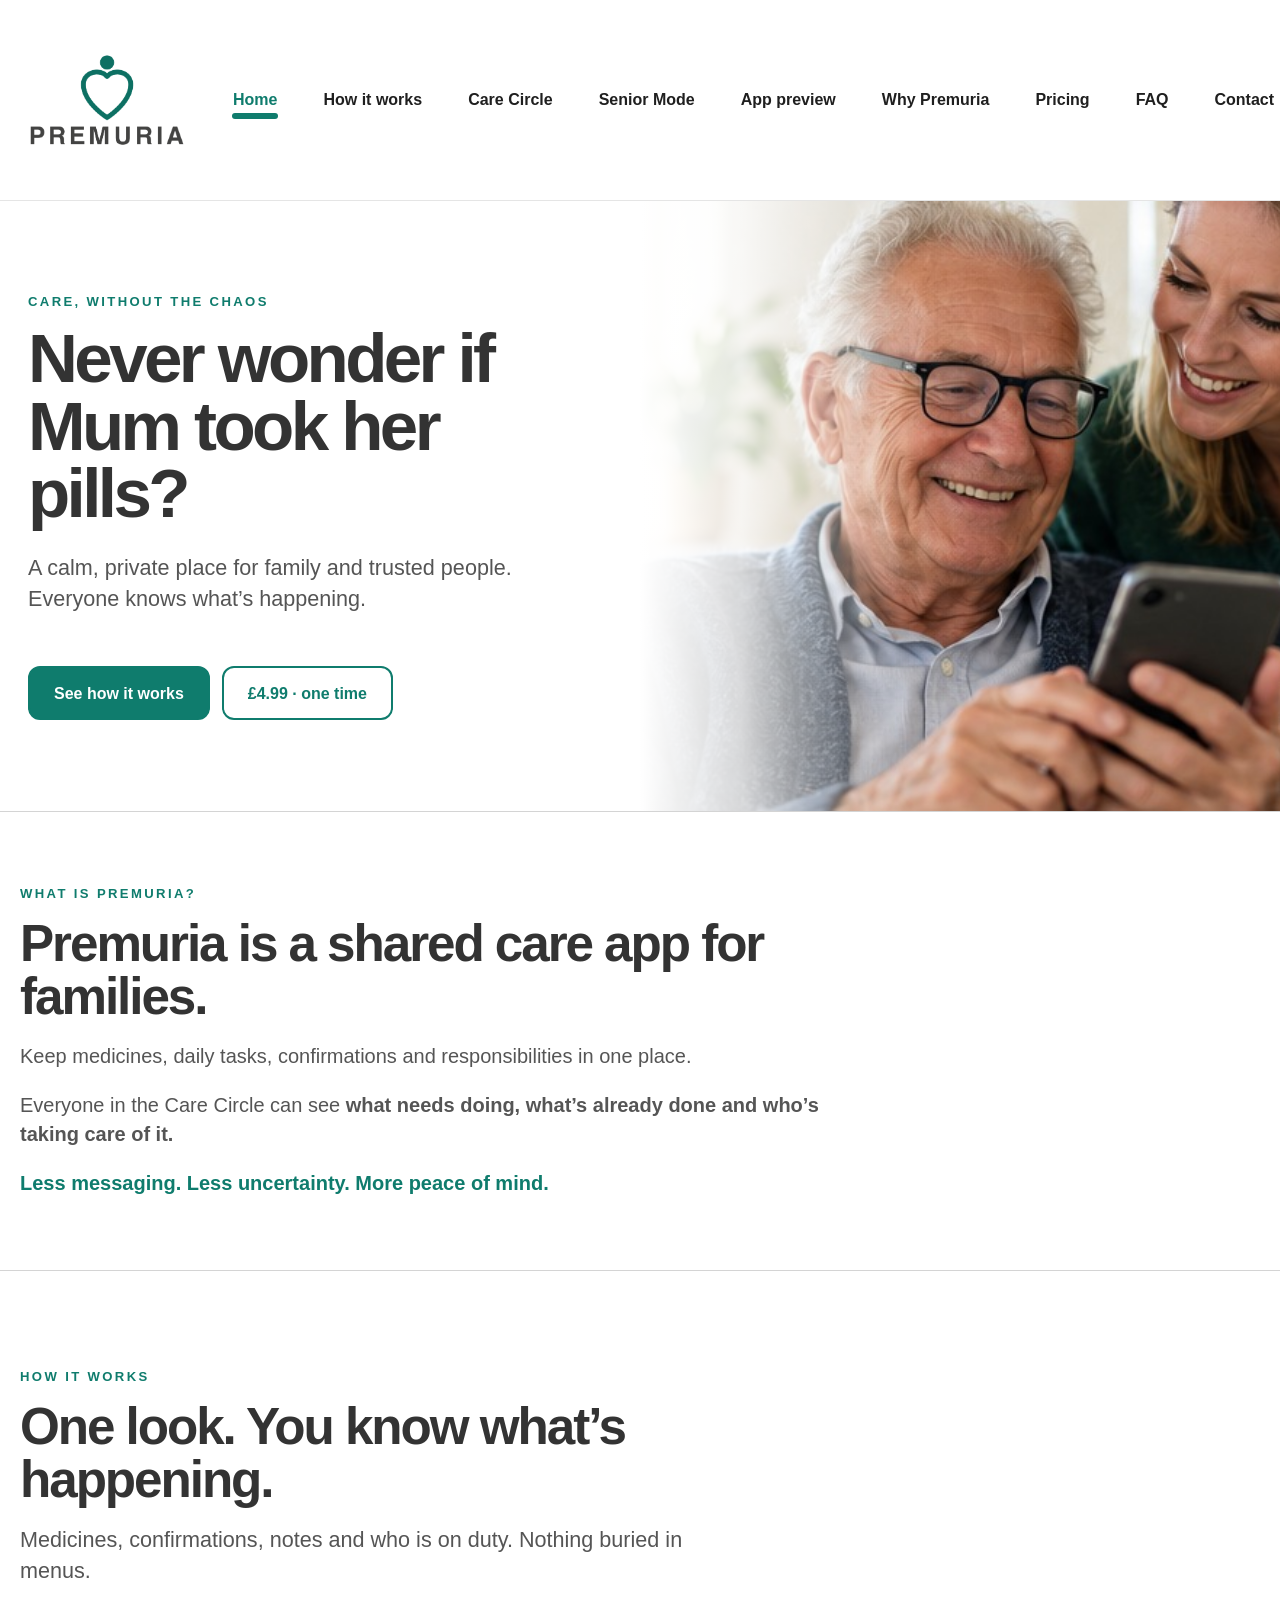
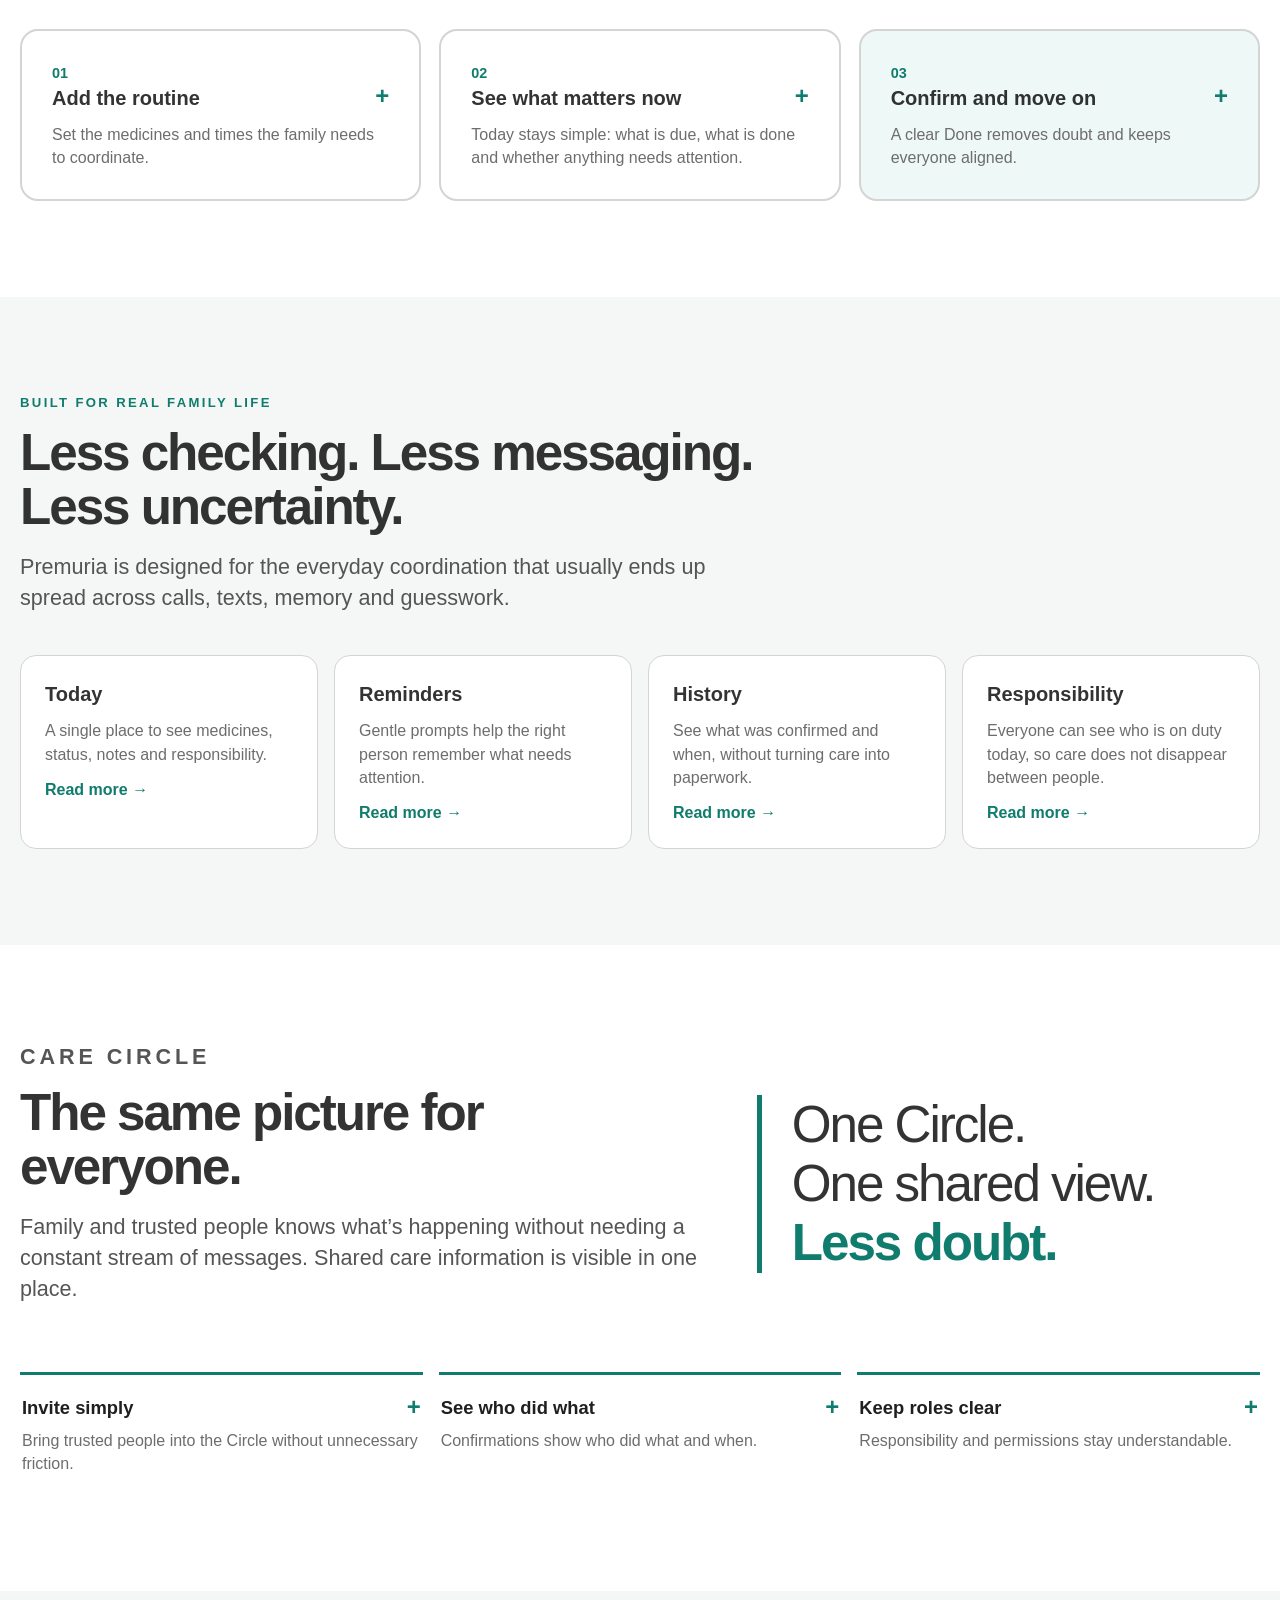
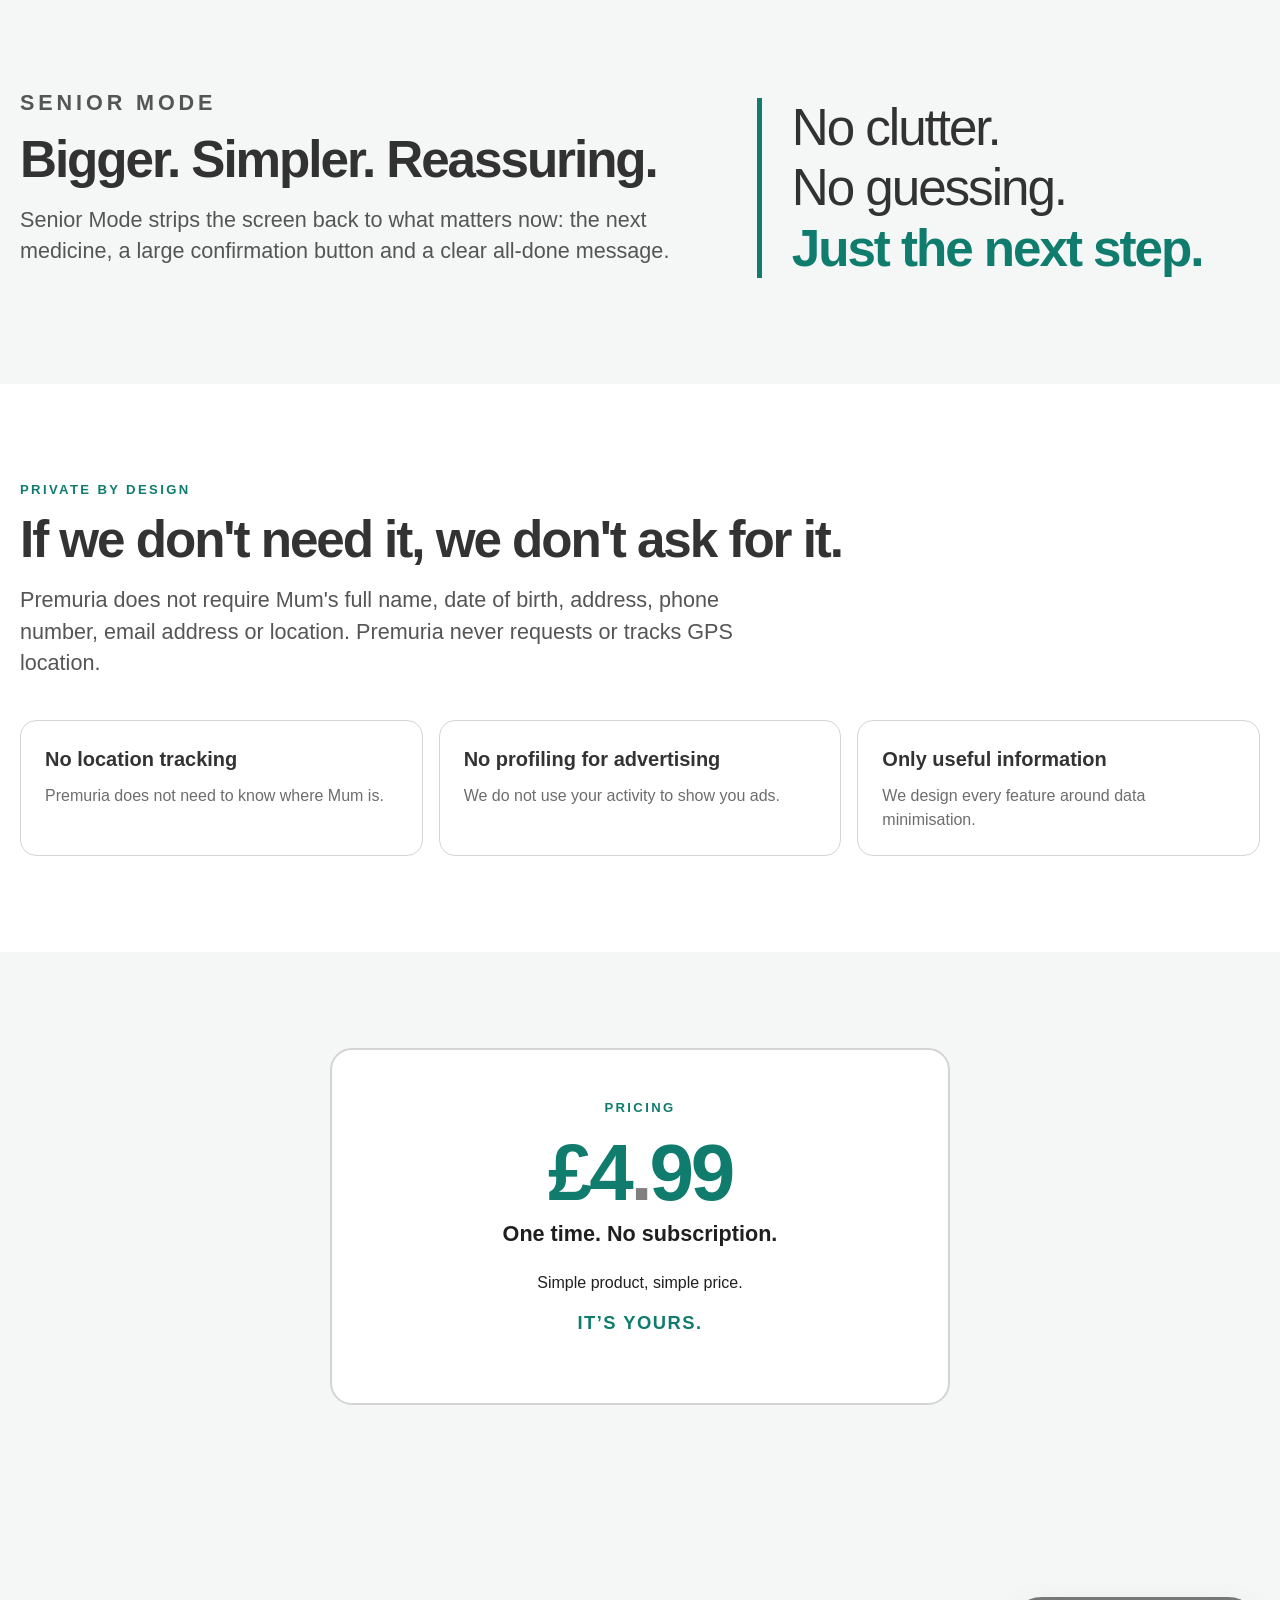
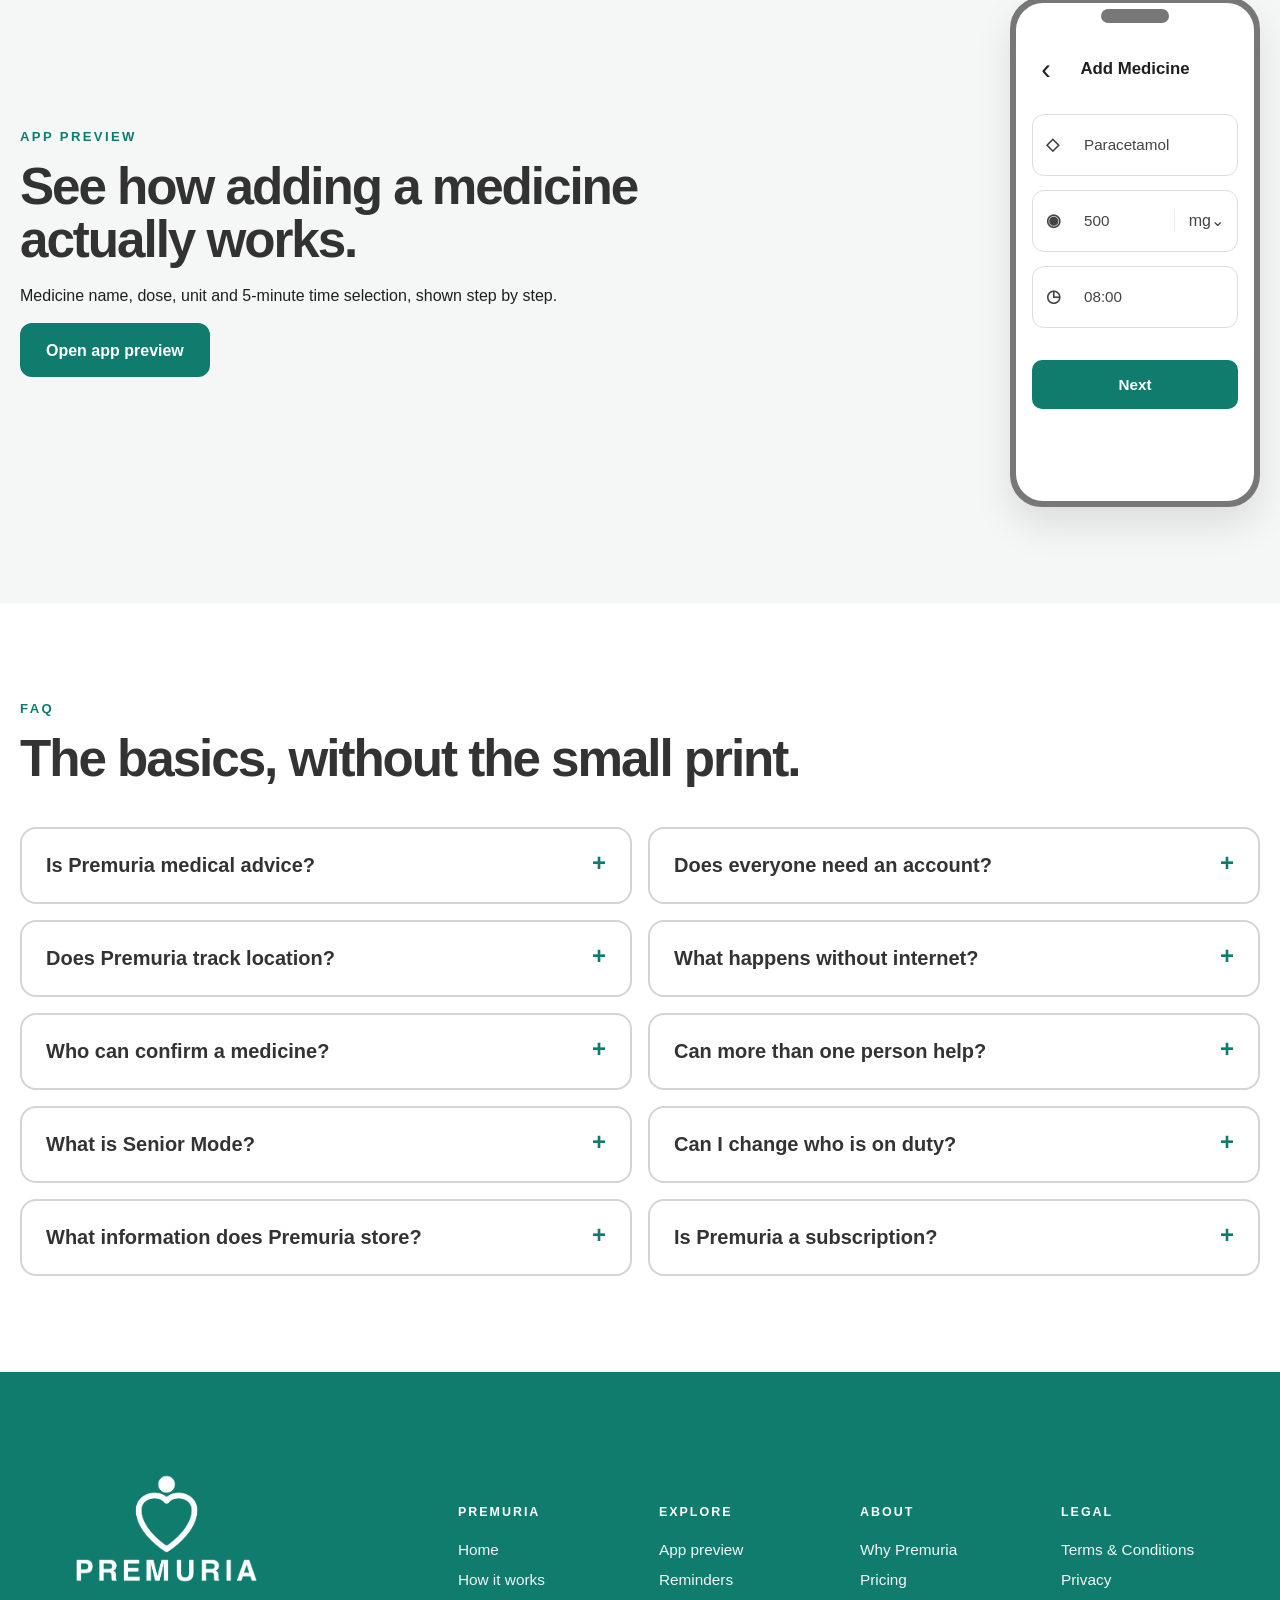
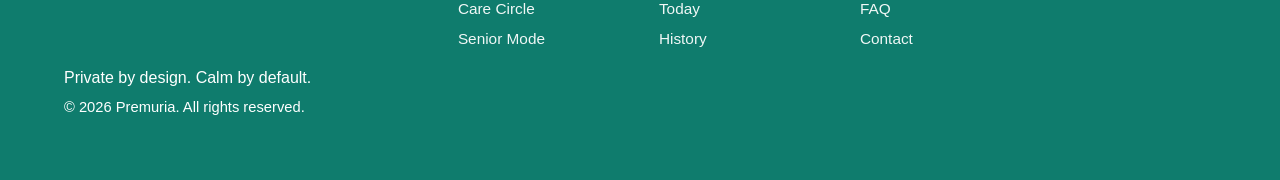
==== commit 1e118b68: "Add files via upload" ====
--- a/index.html
+++ b/index.html
@@ -13,7 +13,7 @@
     <a class="brand" href="#top" aria-label="Premuria home">
       <img src="assets/premuria-logo.png" alt="Premuria" />
     </a>
-    <nav class="main-nav"><a class="current" href="index.html">Home</a><a href="how-it-works.html">How it works</a><a href="responsibility.html">Care Circle</a><a href="senior-mode.html">Senior Mode</a><a href="privacy.html">Privacy</a><a href="pricing.html">Pricing</a><a href="why-premuria.html">Why Premuria</a><a href="index.html#faq">FAQ</a><a href="app-preview.html">App preview</a><a href="contact.html">Contact</a></nav>
+    <nav class="main-nav"><a class="current" href="index.html">Home</a><a href="how-it-works.html">How it works</a><a href="responsibility.html">Care Circle</a><a href="senior-mode.html">Senior Mode</a><a href="app-preview.html">App preview</a><a href="why-premuria.html">Why Premuria</a><a href="pricing.html">Pricing</a><a href="index.html#faq">FAQ</a><a href="contact.html">Contact</a></nav>
   </header>
 
   <main id="top">
@@ -132,7 +132,7 @@
     
   </main>
 
-  <footer class="site-footer"><div class="footer-inner"><div class="footer-brand"><img src="assets/premuria-logo.png" alt="Premuria"><p>Private by design. Calm by default.</p><p class="copyright">© 2026 Premuria. All rights reserved.</p></div><div class="footer-links"><div><h4>PREMURIA</h4><a href="index.html">Home</a><a href="how-it-works.html">How it works</a><a href="responsibility.html">Care Circle</a><a href="senior-mode.html">Senior Mode</a></div><div><h4>EXPLORE</h4><a href="app-preview.html">App preview</a><a href="reminders.html">Reminders</a><a href="today.html">Today</a><a href="history.html">History</a></div><div><h4>ABOUT</h4><a href="why-premuria.html">Why Premuria</a><a href="pricing.html">Pricing</a><a href="index.html#faq">FAQ</a><a href="contact.html">Contact</a></div><div><h4>PRIVACY</h4><a href="privacy.html">Privacy</a></div></div></div></footer>
+  <footer class="site-footer"><div class="footer-inner"><div class="footer-brand"><img src="assets/premuria-logo.png" alt="Premuria"><p>Private by design. Calm by default.</p><p class="copyright">© 2026 Premuria. All rights reserved.</p></div><div class="footer-links"><div><h4>PREMURIA</h4><a href="index.html">Home</a><a href="how-it-works.html">How it works</a><a href="responsibility.html">Care Circle</a><a href="senior-mode.html">Senior Mode</a></div><div><h4>EXPLORE</h4><a href="app-preview.html">App preview</a><a href="reminders.html">Reminders</a><a href="today.html">Today</a><a href="history.html">History</a></div><div><h4>ABOUT</h4><a href="why-premuria.html">Why Premuria</a><a href="pricing.html">Pricing</a><a href="index.html#faq">FAQ</a><a href="contact.html">Contact</a></div><div><h4>LEGAL</h4><a href="terms.html">Terms &amp; Conditions</a><a href="privacy.html">Privacy</a></div></div></div></footer>
 
 <script>
 (function(){
--- a/styles.css
+++ b/styles.css
@@ -570,3 +570,8 @@
 .mini-phone{border-width:3px!important;border-color:#777!important;background:#777!important;border-radius:28px!important}
 .add-medicine-phone{border-width:3px!important}
 @media(max-width:900px){.site-footer .footer-inner{grid-template-columns:1fr!important;gap:36px!important;align-items:start!important}.site-footer .footer-brand img{width:185px!important}}
+
+/* Website 31 navigation/legal/app-download refinements */
+.download-app-button{display:inline-block;margin-top:22px;padding:14px 24px;border-radius:10px;background:#0F7C6D;color:#fff!important;text-decoration:none;font-weight:900;letter-spacing:.02em}
+.download-app-button:hover{filter:brightness(.95)}
+.legal-page{max-width:900px}.legal-page h1{font-size:clamp(3rem,7vw,6rem);margin:.15em 0 .35em}.legal-page h2{margin-top:34px;font-size:1.45rem}.legal-page p{font-size:1.08rem;line-height:1.7;color:#555}.legal-page a{color:#0F7C6D;font-weight:800}
